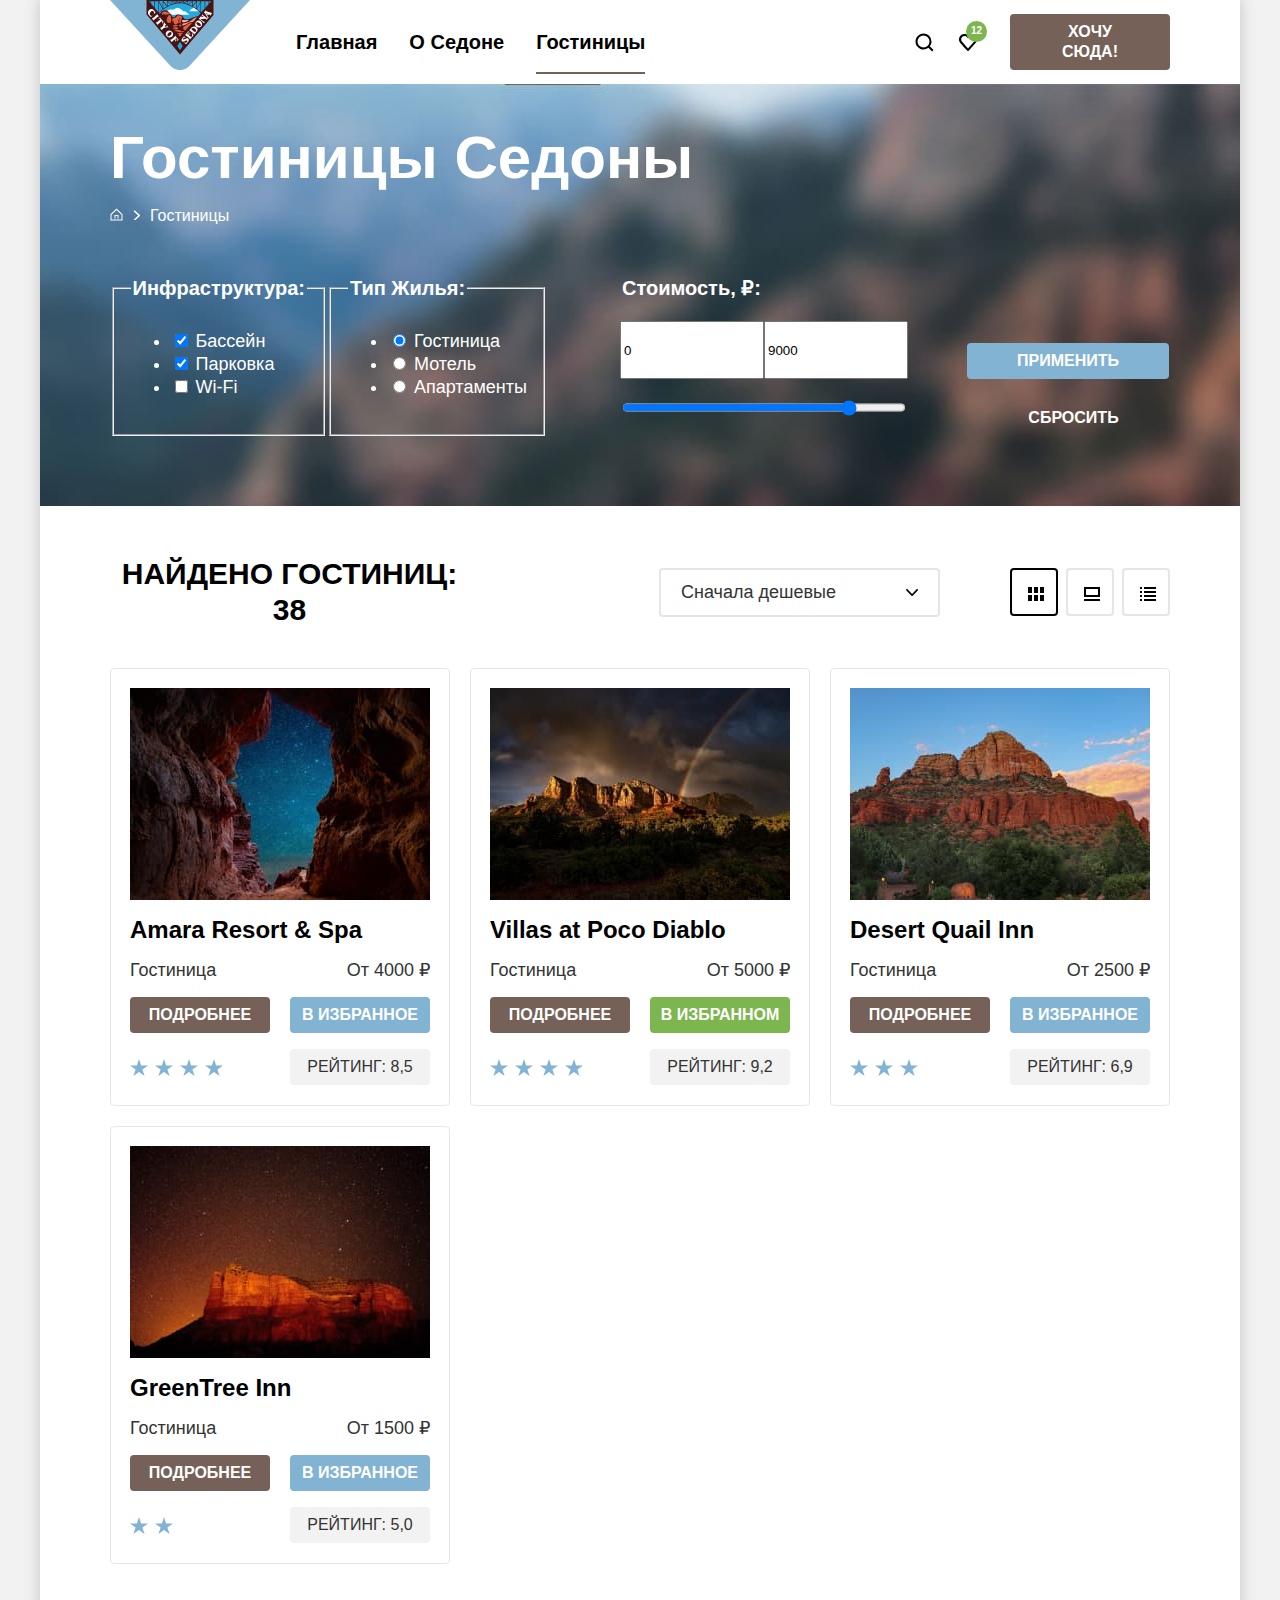
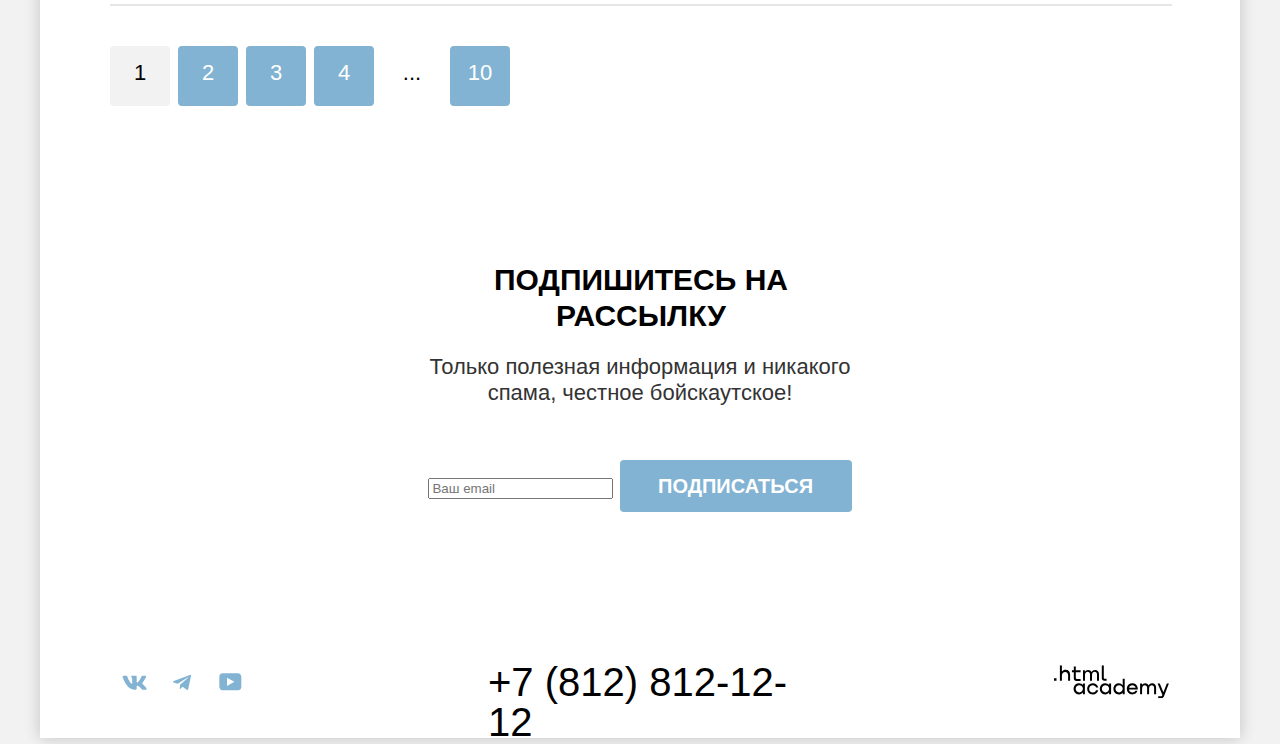
==== catalog.html @ b64264cf "Правит кнопку" ====
<!DOCTYPE html>
<html lang="ru">

  <head>
    <meta charset="utf-8">
    <title>Каталог</title>
    <link rel="stylesheet" href="styles/styles.css">
  </head>

  <body>
    <div class="wrapper">
      <header class="header-main">
        <nav class="header-navigation">
          <a class="header-logo-link" href="index.html">
            <img class="header-logo" width="140" height="70" src="images/header/logo-sedona2.svg"
              alt="Логотип города Седона.">
          </a>
          <ul class="header-navigation-list">
            <li class="header-navigation-item">
              <a class="header-navigation-link " href="index.html">Главная</a>
            </li>
            <li class="header-navigation-item">
              <a class="header-navigation-link" href="#">О Седоне</a>
            </li>
            <li class="header-navigation-item">
              <a class="header-navigation-link header-navigation-link-current" href="catalog.html">Гостиницы</a>
            </li>
          </ul>
          <ul class="header-navigation-list header-navigation-user">
            <li class="header-navigation-item">
              <a class="header-navigation-link" href="#">
                <span class="visually-hidden">Поиск</span>
              </a>
            </li>
            <li class="header-navigation-item">
              <a class="header-navigation-link" href="#">
                <span class="visually-hidden">Избранное число гостиниц</span>
                <span class="navigation-badge">12</span>
              </a>
            </li>
            <li>
              <form class="form-button" action="https://echo.htmlacademy.ru/" method="post">
                <button class="button button-header" type="submit">Хочу сюда!</button>
              </form>
            </li>
          </ul>
        </nav>
      </header>
      <main class="main-inner">
        <div class="filter-wrapper">
          <header class="inner-header">
            <h1 class="inner-header-title">Гостиницы Седоны</h1>
            <ol class="breadcrumbs">
              <li class="breadcrumbs-item">
                <a class="breadcrumbs-link breadcrumbs-link-home" href="index.html">
                  <svg xmlns="http://www.w3.org/2000/svg" width="13" height="13" fill="none">
                    <path fill="#fff" d="m6.5.5-6 5.8v6.2h12V6.3L6.5.5Zm5 11h-10V6.7l5-4.8 5 4.8v4.8Z" />
                    <path fill="#fff" d="M4.5 10.5h1V8h2v2.5h1V7h-4v3.5Z" />
                  </svg>
                  <span class="visually-hidden">Домой</span></a>
              </li>
              <li class="breadcrumbs-item">
                <a class="breadcrumbs-link" href="#">Гостиницы</a>
              </li>
            </ol>
          </header>
          <section class="filter">
            <h2 class="visually-hidden">Выбор гостиниц по фильтрам</h2>
            <form class="catalog-filter" action="https://echo.htmlacademy.ru/" method="post">
              <div class="catalog-filter-left">
                <fieldset class="catalog-filter-group">
                  <legend class="catalog-filter-title">Инфраструктура:</legend>
                  <ul class="catalog-filter-list">
                    <li class="catalog-filter-item">
                      <label class="control">
                        <input class="control-input" type="checkbox" name="swimpool" checked> Бассейн
                      </label>
                    </li>
                    <li class="catalog-filter-item">
                      <label class="control">
                        <input class="control-input" type="checkbox" name="parking" checked> Парковка
                      </label>
                    </li>
                    <li class="catalog-filter-item">
                      <label class="control">
                        <input class="control-input" type="checkbox" name="wi-fi"> Wi-Fi
                      </label>
                    </li>
                  </ul>
                </fieldset>
                <fieldset class="catalog-filter-group">
                  <legend class="catalog-filter-title">Тип Жилья:</legend>
                  <ul class="catalog-filter-list">
                    <li class="catalog-filter-item">
                      <label class="control">
                        <input class="control-input" type="radio" name="house-type" value="hotel" checked> Гостиница
                      </label>
                    </li>
                    <li class="catalog-filter-item">
                      <label class="control">
                        <input class="control-input" type="radio" name="house-type" value="motel"> Мотель
                      </label>
                    </li>
                    <li class="catalog-filter-item">
                      <label class="control">
                        <input class="control-input" type="radio" name="house-type" value="apartments"> Апартаменты
                      </label>
                    </li>
                  </ul>
                </fieldset>
              </div>
              <div class="catalog-filter-right">
                <fieldset class="catalog-filter-group catalog-filter-price-group">
                  <legend class="catalog-filter-title catalog-filter-title-price">Стоимость, ₽:</legend>
                  <input type="number" name="price-min" min="0" max="11000" value="0" placeholder="от">
                  <input type="number" name="price-max" min="0" max="11000" value="9000" placeholder="до">
                  <input type="range" name="price-range" min="0" max="11000" value="9000">
                  <button class="button" type="submit">Применить</button>
                  <button class="button button-reset" type="reset">Сбросить</button>
                </fieldset>
              </div>
            </form>
          </section>
        </div>
        <section class="filter-results">
          <div class="filter-results-head">
            <h2 class="section-title">Найдено гостиниц: <span>38</span></h2>
            <select class="select-control">
              <option value="cheap" selected>Сначала дешевые</option>
              <option value="popular">Сначала популярные</option>
              <option value="expensive">Сначала дорогие</option>
            </select>
            <ul class="type-button-results-list">
              <li class="type-button-results-item type-button-results-item-selected">
                <a class="button-selected button-selected-icon" href="#">
                  <span class="visually-hidden">Показать карточки</span>
                </a>
              </li>
              <li class="type-button-results-item">
                <a class="button-selected" href="#">
                  <span class="visually-hidden">Показать во весь экран</span>
                </a>
              </li>
              <li class="type-button-results-item">
                <a class="button-selected button-selected-list" href="#">
                  <span class="visually-hidden">Показать список</span>
                </a>
              </li>
            </ul>
          </div>
          <div class="catalog-content">
            <ol class="catalog-list">
              <li class="catalog-item">
                <a class="catalog-link" href="#">
                  <img class="catalog-item-image" width="300" height="212" src="images/catalog/hotels/hotel-1.jpg"
                    alt="Звездное небо из пещеры."></a>
                <a class="catalog-link-title" href="#">
                  <h3 class="catalog-title">Amara Resort & Spa</h3>
                </a>
                <span class="p-apartment type-apartament">Гостиница</span>
                <span class="p-apartment apartment-price">От 4000 ₽</span>
                <a class="button button-apartment-detail" href="#">Подробнее</a>
                <button class="button button-apartment-for-select" type="button">В избранное</button>
                <span class="visually-hidden">Категория гостиницы 4 звезды</span>
                <div class="apartment-category">
                  <span class="star"><svg xmlns="http://www.w3.org/2000/svg" width="18" height="20" fill="none">
                      <g clip-path="url(#a)">
                        <path fill="#83B3D3" d="m9 0 2.1 6.5H18l-5.6 4 2.2 6.5L9 13l-5.6 4 2.2-6.5-5.6-4h6.9L9 0Z" />
                      </g>
                      <defs>
                        <clipPath id="a">
                          <path fill="#fff" d="M0 0h18v17H0z" />
                        </clipPath>
                      </defs>
                    </svg></span>
                  <span class="star"><svg xmlns="http://www.w3.org/2000/svg" width="18" height="20" fill="none">
                      <g clip-path="url(#a)">
                        <path fill="#83B3D3" d="m9 0 2.1 6.5H18l-5.6 4 2.2 6.5L9 13l-5.6 4 2.2-6.5-5.6-4h6.9L9 0Z" />
                      </g>
                      <defs>
                        <clipPath id="a">
                          <path fill="#fff" d="M0 0h18v17H0z" />
                        </clipPath>
                      </defs>
                    </svg></span>
                  <span class="star"><svg xmlns="http://www.w3.org/2000/svg" width="18" height="20" fill="none">
                      <g clip-path="url(#a)">
                        <path fill="#83B3D3" d="m9 0 2.1 6.5H18l-5.6 4 2.2 6.5L9 13l-5.6 4 2.2-6.5-5.6-4h6.9L9 0Z" />
                      </g>
                      <defs>
                        <clipPath id="a">
                          <path fill="#fff" d="M0 0h18v17H0z" />
                        </clipPath>
                      </defs>
                    </svg></span>
                  <span class="star"><svg xmlns="http://www.w3.org/2000/svg" width="18" height="20" fill="none">
                      <g clip-path="url(#a)">
                        <path fill="#83B3D3" d="m9 0 2.1 6.5H18l-5.6 4 2.2 6.5L9 13l-5.6 4 2.2-6.5-5.6-4h6.9L9 0Z" />
                      </g>
                      <defs>
                        <clipPath id="a">
                          <path fill="#fff" d="M0 0h18v17H0z" />
                        </clipPath>
                      </defs>
                    </svg></span>
                </div>
                <button class="button-apartment-rating" type="button">Рейтинг: 8,5</button>
              </li>
              <li class="catalog-item">
                <a class="catalog-link" href="#">
                  <img class="catalog-item-image" width="300" height="212" src="images/catalog/hotels/hotel-2.jpg"
                    alt="Кафедральная гора Седоны."></a>
                <a class="catalog-link-title" href="#">
                  <h3 class="catalog-title">Villas at Poco Diablo</h3>
                </a>
                <span class="p-apartment type-apartament">Гостиница</span>
                <span class="p-apartment apartment-price">От 5000 ₽</span>
                <a class="button button-apartment-detail" href="#">Подробнее</a>
                <button class="button button-apartment-selected" type="button">В избранном</button>
                <span class="visually-hidden">Категория гостиницы 4 звезды</span>
                <div class="apartment-category">
                  <span class="star"><svg xmlns="http://www.w3.org/2000/svg" width="18" height="20" fill="none">
                      <g clip-path="url(#a)">
                        <path fill="#83B3D3" d="m9 0 2.1 6.5H18l-5.6 4 2.2 6.5L9 13l-5.6 4 2.2-6.5-5.6-4h6.9L9 0Z" />
                      </g>
                      <defs>
                        <clipPath id="a">
                          <path fill="#fff" d="M0 0h18v17H0z" />
                        </clipPath>
                      </defs>
                    </svg></span>
                  <span class="star"><svg xmlns="http://www.w3.org/2000/svg" width="18" height="20" fill="none">
                      <g clip-path="url(#a)">
                        <path fill="#83B3D3" d="m9 0 2.1 6.5H18l-5.6 4 2.2 6.5L9 13l-5.6 4 2.2-6.5-5.6-4h6.9L9 0Z" />
                      </g>
                      <defs>
                        <clipPath id="a">
                          <path fill="#fff" d="M0 0h18v17H0z" />
                        </clipPath>
                      </defs>
                    </svg></span>
                  <span class="star"><svg xmlns="http://www.w3.org/2000/svg" width="18" height="20" fill="none">
                      <g clip-path="url(#a)">
                        <path fill="#83B3D3" d="m9 0 2.1 6.5H18l-5.6 4 2.2 6.5L9 13l-5.6 4 2.2-6.5-5.6-4h6.9L9 0Z" />
                      </g>
                      <defs>
                        <clipPath id="a">
                          <path fill="#fff" d="M0 0h18v17H0z" />
                        </clipPath>
                      </defs>
                    </svg></span>
                  <span class="star"><svg xmlns="http://www.w3.org/2000/svg" width="18" height="20" fill="none">
                      <g clip-path="url(#a)">
                        <path fill="#83B3D3" d="m9 0 2.1 6.5H18l-5.6 4 2.2 6.5L9 13l-5.6 4 2.2-6.5-5.6-4h6.9L9 0Z" />
                      </g>
                      <defs>
                        <clipPath id="a">
                          <path fill="#fff" d="M0 0h18v17H0z" />
                        </clipPath>
                      </defs>
                    </svg></span>
                </div>
                <button class="button-apartment-rating" type="button">Рейтинг: 9,2</button>
              </li>
              <li class="catalog-item">
                <a class="catalog-link" href="#">
                  <img class="catalog-item-image" width="300" height="212" src="images/catalog/hotels/hotel-3.jpg"
                    alt="Пейзаж Аризоны."></a>
                <a class="catalog-link-title" href="#">
                  <h3 class="catalog-title">Desert Quail Inn</h3>
                </a>
                <span class="p-apartment type-apartament">Гостиница</span>
                <span class="p-apartment apartment-price">От 2500 ₽</span>
                <a class="button button-apartment-detail" href="#">Подробнее</a>
                <button class="button button-apartment-for-select" type="button">В избранное</button>
                <span class="visually-hidden">Категория гостиницы 3 звезды</span>
                <div class="apartment-category">
                  <span class="star"><svg xmlns="http://www.w3.org/2000/svg" width="18" height="20" fill="none">
                      <g clip-path="url(#a)">
                        <path fill="#83B3D3" d="m9 0 2.1 6.5H18l-5.6 4 2.2 6.5L9 13l-5.6 4 2.2-6.5-5.6-4h6.9L9 0Z" />
                      </g>
                      <defs>
                        <clipPath id="a">
                          <path fill="#fff" d="M0 0h18v17H0z" />
                        </clipPath>
                      </defs>
                    </svg></span>
                  <span class="star"><svg xmlns="http://www.w3.org/2000/svg" width="18" height="20" fill="none">
                      <g clip-path="url(#a)">
                        <path fill="#83B3D3" d="m9 0 2.1 6.5H18l-5.6 4 2.2 6.5L9 13l-5.6 4 2.2-6.5-5.6-4h6.9L9 0Z" />
                      </g>
                      <defs>
                        <clipPath id="a">
                          <path fill="#fff" d="M0 0h18v17H0z" />
                        </clipPath>
                      </defs>
                    </svg></span>
                  <span class="star"><svg xmlns="http://www.w3.org/2000/svg" width="18" height="20" fill="none">
                      <g clip-path="url(#a)">
                        <path fill="#83B3D3" d="m9 0 2.1 6.5H18l-5.6 4 2.2 6.5L9 13l-5.6 4 2.2-6.5-5.6-4h6.9L9 0Z" />
                      </g>
                      <defs>
                        <clipPath id="a">
                          <path fill="#fff" d="M0 0h18v17H0z" />
                        </clipPath>
                      </defs>
                    </svg></span>
                </div>
                <button class="button-apartment-rating" type="button">Рейтинг: 6,9</button>
              </li>
              <li class="catalog-item">
                <a class="catalog-link" href="#">
                  <img class="catalog-item-image" width="300" height="212" src="images/catalog/hotels/hotel-4.jpg"
                    alt="Ночные красные скалы."></a>
                <a class="catalog-link-title" href="#">
                  <h3 class="catalog-title">GreenTree Inn</h3>
                </a>
                <span class="p-apartment type-apartament">Гостиница</span>
                <span class="p-apartment apartment-price">От 1500 ₽</span>
                <a class="button button-apartment-detail" href="#">Подробнее</a>
                <button class="button button-apartment-for-select" type="button">В избранное</button>
                <span class="visually-hidden">Категория гостиницы 2 звезды</span>
                <div class="apartment-category">
                  <span class="star"><svg xmlns="http://www.w3.org/2000/svg" width="18" height="20" fill="none">
                      <g clip-path="url(#a)">
                        <path fill="#83B3D3" d="m9 0 2.1 6.5H18l-5.6 4 2.2 6.5L9 13l-5.6 4 2.2-6.5-5.6-4h6.9L9 0Z" />
                      </g>
                      <defs>
                        <clipPath id="a">
                          <path fill="#fff" d="M0 0h18v17H0z" />
                        </clipPath>
                      </defs>
                    </svg></span>
                  <span class="star"><svg xmlns="http://www.w3.org/2000/svg" width="18" height="20" fill="none">
                      <g clip-path="url(#a)">
                        <path fill="#83B3D3" d="m9 0 2.1 6.5H18l-5.6 4 2.2 6.5L9 13l-5.6 4 2.2-6.5-5.6-4h6.9L9 0Z" />
                      </g>
                      <defs>
                        <clipPath id="a">
                          <path fill="#fff" d="M0 0h18v17H0z" />
                        </clipPath>
                      </defs>
                    </svg></span>
                </div>
                <button class="button-apartment-rating" type="button">Рейтинг: 5,0</button>
              </li>
            </ol>
          </div>
          <div class="pagination-frame">
            <span class="visually-hidden">Выбор страницы выдачи</span>
            <ul class="pagination">
              <li class="pagination-item pagination-item-current">
                <a class="pagination-current">1</a>
              </li>
              <li class="pagination-item">
                <a class="pagination-link" href="#">2</a>
              </li>
              <li class="pagination-item">
                <a class="pagination-link" href="#">3</a>
              </li>
              <li class="pagination-item">
                <a class="pagination-link" href="#">4</a>
              </li>
              <li class="pagination-item pagination-item-next">
                <a class="pagination-next-link" href="#">...</a>
                <span class="visually-hidden">Следующая страница</span>
              </li>
              <li class="pagination-item">
                <a class="pagination-link" href="#">10</a>
              </li>
            </ul>
          </div>
        </section>
        <section class="subscribe">
          <div class="subscribe-main">
            <h2 class="section-title subscribe-main-title">Подпишитесь на рассылку</h2>
            <p class="annotation">Только полезная информация и никакого спама, честное бойскаутское!</p>
            <form class="subscribe-form" action="https://echo.htmlacademy.ru/" method="post">
              <input class="subscribe-field" placeholder="Ваш email" type="email" name="email" id="subscribe-email"
                required>
              <button class="button button-subscribe" type="submit">Подписаться</button>
            </form>
          </div>
        </section>
      </main>
      <footer class="page-footer">
        <div class="page-footer-container">
          <h2 class="visually-hidden">Как с нами связаться</h2>
          <section class="footer-social">
            <h3 class="visually-hidden">Мы в социальных сетях</h3>
            <ul class="footer-social-list">
              <li class="footer-social-item">
                <a class="footer-social-link" href="https://vk.com/htmlacademy">
                  <span class="visually-hidden">Вконтакте</span>
                  <svg aria-hidden="true" focusable="false" xmlns="http://www.w3.org/2000/svg" width="25" height="15">
                    <path fill="currentColor" fill-rule="evenodd"
                      d="M24.12 1.8c.16-.54 0-.94-.8-.94H20.7c-.67 0-.98.34-1.15.73 0 0-1.33 3.2-3.22 5.27-.61.6-.9.8-1.23.8-.16 0-.41-.2-.41-.75v-5.1c0-.66-.19-.95-.74-.95H9.82c-.42 0-.67.3-.67.59 0 .62.95.76 1.04 2.51v3.8c0 .83-.15.98-.48.98-.9 0-3.06-3.2-4.34-6.88-.25-.72-.5-1-1.18-1H1.57c-.75 0-.9.34-.9.73 0 .68.89 4.07 4.14 8.55 2.17 3.06 5.23 4.72 8 4.72 1.68 0 1.88-.37 1.88-1v-2.32c0-.74.16-.88.7-.88.38 0 1.05.19 2.6 1.66 1.79 1.75 2.08 2.54 3.08 2.54h2.63c.75 0 1.12-.37.9-1.1-.23-.72-1.08-1.77-2.2-3.02-.62-.71-1.54-1.48-1.82-1.86-.39-.5-.28-.71 0-1.15 0 0 3.2-4.42 3.54-5.93Z"
                      clip-rule="evenodd" />
                  </svg>
                </a>
              </li>
              <li class="footer-social-item">
                <a class="footer-social-link" href="https://t.me/htmlacademy">
                  <span class="visually-hidden">Телеграм</span>
                  <svg aria-hidden="true" focusable="false" xmlns="http://www.w3.org/2000/svg" width="18" height="17">
                    <path fill="currentColor"
                      d="M16.79.96.84 7.1c-1.09.44-1.08 1.05-.2 1.32l4.1 1.28 9.47-5.98c.44-.27.85-.13.52.17l-7.68 6.93-.28 4.22c.41 0 .6-.2.83-.41l1.99-1.94 4.13 3.06c.77.42 1.31.2 1.5-.71l2.72-12.8c.28-1.1-.43-1.61-1.16-1.28Z" />
                  </svg>
                </a>
              </li>
              <li class="footer-social-item">
                <a class="footer-social-link" href="https://www.youtube.com/user/htmlacademyru">
                  <span class="visually-hidden">Ютьюб</span>
                  <svg aria-hidden="true" focusable="false" xmlns="http://www.w3.org/2000/svg" width="23" height="18">
                    <path fill="currentColor"
                      d="M18.94.36H3.51C1.65.36.33 1.95.33 3.76v10.09c0 1.91 1.32 3.5 3.18 3.5h15.65c1.64 0 3.17-1.59 3.17-3.4V3.76c-.22-1.8-1.53-3.4-3.39-3.4ZM7.99 12.89V4.82l7.34 4.04-7.34 4.03Z" />
                  </svg>
                </a>
              </li>
            </ul>
          </section>
          <section class="footer-contacts">
            <h3 class="visually-hidden">Телефон компании</h3>
            <a class="contacts-phone" href="tel:+78121212">+7 (812) 812-12-12</a>
          </section>
          <section class="footer-logo">
            <h3 class="visually-hidden">Сайт компании</h3>
            <a class="footer-logo-link" href="https://htmlacademy.ru">
              <svg class="footer-logo-img" aria-hidden="true" focusable="false" xmlns="http://www.w3.org/2000/svg"
                width="115" height="34">
                <g clip-path="url(#log)">
                  <mask id="b" fill="currentColor">
                    <path
                      d="M0 13.26v2.6h2.5v-2.6H0ZM11.6 4.86c-1.6 0-2.8.7-3.6 1.7h-.1V.36h-2v15.5h2v-5.3c0-2.1 1.3-3.6 3.3-3.6 1.8 0 2.9 1.4 2.9 3.2v5.7h2v-6.1c.1-3-1.8-4.9-4.5-4.9ZM26.6 5.16h-4.8v-3.7h-2v3.8h-1.9v2h1.9v6c0 1.7 1 2.7 2.7 2.7h4.1v-2h-3.7c-.7 0-1.1-.4-1.1-1.1v-5.7h4.8v-2ZM41.1 4.96c-1.6 0-2.9.8-3.5 2.1h-.1c-.6-1.2-1.8-2.1-3.4-2.1-1.4 0-2.5.8-3.1 1.8h-.1v-1.6H29v10.6h2v-5.4c0-2 1-3.5 2.6-3.5 1.5 0 2.4 1 2.4 2.6v6.3h2v-5.6c0-2.4 1.4-3.3 2.6-3.3 1.5 0 2.4 1 2.4 2.6v6.3h2v-6.5c.1-2.5-1.4-4.3-3.9-4.3ZM47.8 13.06c0 1.7 1 2.7 2.8 2.7h2v-2h-1.7c-.7 0-1.1-.4-1.1-1.1V.36h-2v12.7ZM28.9 20.06c-.9-1.1-2.2-1.8-3.9-1.8-3.1 0-5.4 2.3-5.4 5.6s2.3 5.6 5.4 5.6c1.8 0 3-.8 3.8-1.9h.1v1.6h2v-10.6h-2v1.5Zm-3.6 7.4c-2.2 0-3.6-1.6-3.6-3.6s1.4-3.6 3.6-3.6 3.6 1.6 3.6 3.6c0 1.9-1.4 3.6-3.6 3.6ZM44.2 22.36c-.5-2.4-2.6-4.1-5.4-4.1a5.4 5.4 0 0 0-5.6 5.6c0 3.1 2.2 5.6 5.6 5.6 2.8 0 4.9-1.8 5.4-4.2h-2.1a3.4 3.4 0 0 1-3.3 2.3c-2.2 0-3.6-1.6-3.6-3.6s1.4-3.6 3.6-3.6c1.6 0 2.8 1 3.3 2.2h2.1v-.2ZM55.1 20.06c-.9-1.1-2.2-1.8-3.9-1.8-3.1 0-5.4 2.3-5.4 5.6s2.3 5.6 5.4 5.6c1.8 0 3-.8 3.8-1.9h.1v1.6h2v-10.6h-2v1.5Zm-3.6 7.4c-2.2 0-3.6-1.6-3.6-3.6s1.4-3.6 3.6-3.6 3.6 1.6 3.6 3.6c0 1.9-1.5 3.6-3.6 3.6ZM68.7 20.16c-.9-1.1-2.2-1.9-3.9-1.9-3.1 0-5.4 2.3-5.4 5.6s2.2 5.6 5.4 5.6c1.7 0 3-.8 3.8-1.8h.1v1.5h2v-15.4h-2v6.4Zm-3.6 7.3c-2.2 0-3.6-1.6-3.6-3.6s1.4-3.6 3.6-3.6 3.6 1.6 3.6 3.6c-.1 2-1.5 3.6-3.6 3.6ZM78.3 18.26c-3.3 0-5.5 2.5-5.5 5.6 0 3 2.1 5.6 5.5 5.6 2.5 0 4.5-1.3 5.2-3.6h-2.1c-.5 1-1.6 1.6-3 1.6-1.9 0-3.3-1.3-3.4-2.9h8.8c.2-3.6-2-6.3-5.5-6.3Zm0 1.9c1.7 0 3 1 3.3 2.6h-6.5c.3-1.5 1.5-2.6 3.2-2.6ZM98.2 18.26c-1.6 0-2.9.8-3.6 2h-.1c-.6-1.2-1.8-2-3.4-2-1.4 0-2.5.7-3.1 1.8v-1.5h-1.9v10.6h2v-5.4c0-2 1-3.4 2.6-3.5 1.5 0 2.4 1 2.4 2.6v6.3h2v-5.6c0-2.4 1.4-3.3 2.6-3.3 1.5 0 2.4 1 2.4 2.6v6.3h2v-6.5c.1-2.6-1.4-4.4-3.9-4.4ZM109.4 27.36l-3.6-8.9h-2.2l4.8 11.6c-.3.9-.7 1.2-1.7 1.2h-2.5v2h2.5c1.8 0 2.8-.8 3.5-2.6l4.7-12.2h-2.1l-3.4 8.9Z" />
                  </mask>
                  <path fill="currentColor"
                    d="M0 13.26v2.6h2.5v-2.6H0ZM11.6 4.86c-1.6 0-2.8.7-3.6 1.7h-.1V.36h-2v15.5h2v-5.3c0-2.1 1.3-3.6 3.3-3.6 1.8 0 2.9 1.4 2.9 3.2v5.7h2v-6.1c.1-3-1.8-4.9-4.5-4.9ZM26.6 5.16h-4.8v-3.7h-2v3.8h-1.9v2h1.9v6c0 1.7 1 2.7 2.7 2.7h4.1v-2h-3.7c-.7 0-1.1-.4-1.1-1.1v-5.7h4.8v-2ZM41.1 4.96c-1.6 0-2.9.8-3.5 2.1h-.1c-.6-1.2-1.8-2.1-3.4-2.1-1.4 0-2.5.8-3.1 1.8h-.1v-1.6H29v10.6h2v-5.4c0-2 1-3.5 2.6-3.5 1.5 0 2.4 1 2.4 2.6v6.3h2v-5.6c0-2.4 1.4-3.3 2.6-3.3 1.5 0 2.4 1 2.4 2.6v6.3h2v-6.5c.1-2.5-1.4-4.3-3.9-4.3ZM47.8 13.06c0 1.7 1 2.7 2.8 2.7h2v-2h-1.7c-.7 0-1.1-.4-1.1-1.1V.36h-2v12.7ZM28.9 20.06c-.9-1.1-2.2-1.8-3.9-1.8-3.1 0-5.4 2.3-5.4 5.6s2.3 5.6 5.4 5.6c1.8 0 3-.8 3.8-1.9h.1v1.6h2v-10.6h-2v1.5Zm-3.6 7.4c-2.2 0-3.6-1.6-3.6-3.6s1.4-3.6 3.6-3.6 3.6 1.6 3.6 3.6c0 1.9-1.4 3.6-3.6 3.6ZM44.2 22.36c-.5-2.4-2.6-4.1-5.4-4.1a5.4 5.4 0 0 0-5.6 5.6c0 3.1 2.2 5.6 5.6 5.6 2.8 0 4.9-1.8 5.4-4.2h-2.1a3.4 3.4 0 0 1-3.3 2.3c-2.2 0-3.6-1.6-3.6-3.6s1.4-3.6 3.6-3.6c1.6 0 2.8 1 3.3 2.2h2.1v-.2ZM55.1 20.06c-.9-1.1-2.2-1.8-3.9-1.8-3.1 0-5.4 2.3-5.4 5.6s2.3 5.6 5.4 5.6c1.8 0 3-.8 3.8-1.9h.1v1.6h2v-10.6h-2v1.5Zm-3.6 7.4c-2.2 0-3.6-1.6-3.6-3.6s1.4-3.6 3.6-3.6 3.6 1.6 3.6 3.6c0 1.9-1.5 3.6-3.6 3.6ZM68.7 20.16c-.9-1.1-2.2-1.9-3.9-1.9-3.1 0-5.4 2.3-5.4 5.6s2.2 5.6 5.4 5.6c1.7 0 3-.8 3.8-1.8h.1v1.5h2v-15.4h-2v6.4Zm-3.6 7.3c-2.2 0-3.6-1.6-3.6-3.6s1.4-3.6 3.6-3.6 3.6 1.6 3.6 3.6c-.1 2-1.5 3.6-3.6 3.6ZM78.3 18.26c-3.3 0-5.5 2.5-5.5 5.6 0 3 2.1 5.6 5.5 5.6 2.5 0 4.5-1.3 5.2-3.6h-2.1c-.5 1-1.6 1.6-3 1.6-1.9 0-3.3-1.3-3.4-2.9h8.8c.2-3.6-2-6.3-5.5-6.3Zm0 1.9c1.7 0 3 1 3.3 2.6h-6.5c.3-1.5 1.5-2.6 3.2-2.6ZM98.2 18.26c-1.6 0-2.9.8-3.6 2h-.1c-.6-1.2-1.8-2-3.4-2-1.4 0-2.5.7-3.1 1.8v-1.5h-1.9v10.6h2v-5.4c0-2 1-3.4 2.6-3.5 1.5 0 2.4 1 2.4 2.6v6.3h2v-5.6c0-2.4 1.4-3.3 2.6-3.3 1.5 0 2.4 1 2.4 2.6v6.3h2v-6.5c.1-2.6-1.4-4.4-3.9-4.4ZM109.4 27.36l-3.6-8.9h-2.2l4.8 11.6c-.3.9-.7 1.2-1.7 1.2h-2.5v2h2.5c1.8 0 2.8-.8 3.5-2.6l4.7-12.2h-2.1l-3.4 8.9Z" />
                  <path stroke="#000" stroke-width="2"
                    d="M0 13.26v2.6h2.5v-2.6H0ZM11.6 4.86c-1.6 0-2.8.7-3.6 1.7h-.1V.36h-2v15.5h2v-5.3c0-2.1 1.3-3.6 3.3-3.6 1.8 0 2.9 1.4 2.9 3.2v5.7h2v-6.1c.1-3-1.8-4.9-4.5-4.9ZM26.6 5.16h-4.8v-3.7h-2v3.8h-1.9v2h1.9v6c0 1.7 1 2.7 2.7 2.7h4.1v-2h-3.7c-.7 0-1.1-.4-1.1-1.1v-5.7h4.8v-2ZM41.1 4.96c-1.6 0-2.9.8-3.5 2.1h-.1c-.6-1.2-1.8-2.1-3.4-2.1-1.4 0-2.5.8-3.1 1.8h-.1v-1.6H29v10.6h2v-5.4c0-2 1-3.5 2.6-3.5 1.5 0 2.4 1 2.4 2.6v6.3h2v-5.6c0-2.4 1.4-3.3 2.6-3.3 1.5 0 2.4 1 2.4 2.6v6.3h2v-6.5c.1-2.5-1.4-4.3-3.9-4.3ZM47.8 13.06c0 1.7 1 2.7 2.8 2.7h2v-2h-1.7c-.7 0-1.1-.4-1.1-1.1V.36h-2v12.7ZM28.9 20.06c-.9-1.1-2.2-1.8-3.9-1.8-3.1 0-5.4 2.3-5.4 5.6s2.3 5.6 5.4 5.6c1.8 0 3-.8 3.8-1.9h.1v1.6h2v-10.6h-2v1.5Zm-3.6 7.4c-2.2 0-3.6-1.6-3.6-3.6s1.4-3.6 3.6-3.6 3.6 1.6 3.6 3.6c0 1.9-1.4 3.6-3.6 3.6ZM44.2 22.36c-.5-2.4-2.6-4.1-5.4-4.1a5.4 5.4 0 0 0-5.6 5.6c0 3.1 2.2 5.6 5.6 5.6 2.8 0 4.9-1.8 5.4-4.2h-2.1a3.4 3.4 0 0 1-3.3 2.3c-2.2 0-3.6-1.6-3.6-3.6s1.4-3.6 3.6-3.6c1.6 0 2.8 1 3.3 2.2h2.1v-.2ZM55.1 20.06c-.9-1.1-2.2-1.8-3.9-1.8-3.1 0-5.4 2.3-5.4 5.6s2.3 5.6 5.4 5.6c1.8 0 3-.8 3.8-1.9h.1v1.6h2v-10.6h-2v1.5Zm-3.6 7.4c-2.2 0-3.6-1.6-3.6-3.6s1.4-3.6 3.6-3.6 3.6 1.6 3.6 3.6c0 1.9-1.5 3.6-3.6 3.6ZM68.7 20.16c-.9-1.1-2.2-1.9-3.9-1.9-3.1 0-5.4 2.3-5.4 5.6s2.2 5.6 5.4 5.6c1.7 0 3-.8 3.8-1.8h.1v1.5h2v-15.4h-2v6.4Zm-3.6 7.3c-2.2 0-3.6-1.6-3.6-3.6s1.4-3.6 3.6-3.6 3.6 1.6 3.6 3.6c-.1 2-1.5 3.6-3.6 3.6ZM78.3 18.26c-3.3 0-5.5 2.5-5.5 5.6 0 3 2.1 5.6 5.5 5.6 2.5 0 4.5-1.3 5.2-3.6h-2.1c-.5 1-1.6 1.6-3 1.6-1.9 0-3.3-1.3-3.4-2.9h8.8c.2-3.6-2-6.3-5.5-6.3Zm0 1.9c1.7 0 3 1 3.3 2.6h-6.5c.3-1.5 1.5-2.6 3.2-2.6ZM98.2 18.26c-1.6 0-2.9.8-3.6 2h-.1c-.6-1.2-1.8-2-3.4-2-1.4 0-2.5.7-3.1 1.8v-1.5h-1.9v10.6h2v-5.4c0-2 1-3.4 2.6-3.5 1.5 0 2.4 1 2.4 2.6v6.3h2v-5.6c0-2.4 1.4-3.3 2.6-3.3 1.5 0 2.4 1 2.4 2.6v6.3h2v-6.5c.1-2.6-1.4-4.4-3.9-4.4ZM109.4 27.36l-3.6-8.9h-2.2l4.8 11.6c-.3.9-.7 1.2-1.7 1.2h-2.5v2h2.5c1.8 0 2.8-.8 3.5-2.6l4.7-12.2h-2.1l-3.4 8.9Z"
                    mask="url(#b)" />
                </g>
                <defs>
                  <clipPath id="log">
                    <path fill="currentColor" d="M0 .36h115v33H0z" />
                  </clipPath>
                </defs>
              </svg>
            </a>
          </section>
        </div>

      </footer>

    </div>
  </body>

</html>
---- styles/styles.css ----
@font-face {
  font-family: "PT Sans";
  font-style: normal;
  font-weight: 400;
  src: url("../fonts/ptsans-400.woff2") format("woff2");
  font-display: swap;
}

@font-face {
  font-family: "PT Sans";
  font-style: normal;
  font-weight: 700;
  src: url("../fonts/ptsans-700.woff2") format("woff2");
  font-display: swap;
}

.visually-hidden {
  position: absolute;
  width: 1px;
  height: 1px;
  margin: -1px;
  border: 0;
  padding: 0;
  white-space: nowrap;
  clip-path: inset(100%);
  clip: rect(0 0 0 0);
  overflow: hidden;
}

html {
  height: 100%;
}

body {
  margin: 0;
  min-height: 100%;
  font-family: "PT Sans", "Arial", sans-serif;
  font-size: 22px;
  line-height: 26px;
  color: #000000;
  background-color: #F2F2F2;
  height: 100%;
}

.wrapper {
  display: flex;
  flex-direction: column;
  min-height: 100%;
  width: 1200px;
  color: #000000;
  background-color: #ffffff;
  margin: 0 auto;
  box-shadow: 0 0 15px rgba(0, 0, 0, 0.2);
}

.section-title {
  font-weight: 700;
  font-size: 30px;
  line-height: 36px;
  text-align: center;
  text-transform: uppercase;
  padding: 0;
  margin: 0;
}

.annotation {
  color: #333333;
  text-align: center;
  padding: 0;
}

.button {
  display: inline-block;
  font-family: inherit;
  font-size: 16px;
  line-height: 20px;
  font-weight: 700;
  text-align: center;
  color: #ffffff;
  background-color: #82B3D3;
  text-decoration: none;
  text-transform: uppercase;
  border: none;
  border-radius: 4px;
  min-width: 140px;
  min-height: 36px;
  box-sizing: border-box;
  cursor: pointer;
}

.button:hover {
  background: #68A2CA;
}

.button:focus {
  background: #68A2CA;
}

.button:active {
  color: rgba(255, 255, 255, 0.3);
}

.button:disabled {
  color: #FFFFFF;
  background: #E5E5E5;
  cursor: default;
}

/*HEADER*/
.header-navigation {
  font-weight: 700;
  display: flex;
  width: 1200px;
  margin: 0 auto;
  align-items: center;
  position: relative;
}

.header-navigation-list {
  margin: 0;
  padding: 0;
  list-style-type: none;
  display: flex;
  flex-wrap: wrap;
  width: 465px;
}

.header-navigation-user {
  max-width: 350px;
  margin-left: auto;
  margin-right: 70px;
  justify-content: flex-end;
  align-items: center;
}

.header-logo-link {
  display: block;
  width: 140px;
  margin: 0 30px -6px 70px;
}

.header-logo {
  display: block;
  position: absolute;
  top: 0;
}

.header-navigation-link {
  display: block;
  padding: 20px 16px;
  font-size: 20px;
  line-height: 24px;
  text-align: center;
  color: #000000;
  text-decoration: none;
  text-transform: capitalize;
  position: relative;
}

.header-navigation-link-current::after {
  content: "";
  position: absolute;
  right: 16px;
  bottom: 0;
  left: 16px;
  height: 2px;
  background-color: #756257;
}

.header-navigation-user .header-navigation-link {
  min-width: 44px;
  max-width: 70px;
  min-height: 64px;
  padding: 22px 12px;
  box-sizing: border-box;
}

.header-navigation-user .header-navigation-item:nth-child(1) .header-navigation-link {
  background-image: url("../images/header/search.svg");
  background-repeat: no-repeat;
  background-position: center;
}

.header-navigation-user .header-navigation-item:nth-child(2) .header-navigation-link {
  background-image: url("../images/header/favourites.svg");
  background-repeat: no-repeat;
  background-position: center;
}

.navigation-badge {
  position: absolute;
  display: block;
  text-align: center;
  padding: 5px;
  border-radius: 50%;
  left: 20px;
  top: 11px;
  color: #ffffff;
  font-size: 10px;
  line-height: 10px;
  background-color: #7DB54F;
  aspect-ratio: 1/1;
}

.button-header {
  background-color: #756157;
  width: 160px;
  margin: 14px 0 14px 20px;
  padding: 8px 34px;
  border: 0;
}

.button-header:hover {
  background: #615048;
}

.button-header:focus {
  background: #615048;
}

.button-header:active {
  color: rgba(255, 255, 255, 0.3);
}

/*MAIN*/
.main-index {
  flex-grow: 1;
  width: 1200px;
  margin: 0 auto;
}

/*HERO*/
.hero {
  color: #ffffff;
  background: url("../images/index/background-hero-divider.svg") bottom/100% auto no-repeat,
    #3F5E72 url("../images/index/hero-background.jpg") top/100% auto no-repeat;
  display: block;
  text-align: center;
  padding: 51px 371px 77px 371px;
}

/*ADVANTAGES*/
.advantages-title-annotation {
  margin: 0 0 18px;
  padding: 69px 0;
}

.advantages-title {
  width: 627px;
  margin: 0 290px 25px 290px;
}

.advantages-title-annotation p {
  width: 655px;
  margin: 0 275px;
}

.advantages-list {
  text-align: center;
  list-style-type: none;
  margin: 0;
  padding: 0;
  display: flex;
  flex-wrap: wrap;
}

.advantages-item {
  color: #ffffff;
  background-color: #82B3D3;
  width: 1200px;
  min-height: 385px;
}

.advantages-big-item {
  display: flex;
  flex-wrap: nowrap;
}

.advantages-image {
  height: 100%;
}

.big-item-text {
  display: flex;
  flex-direction: column;
  justify-content: space-between;
  padding: 102px 85px;
}

.advantages-item-square,
.advantages-item-tourists {
  display: flex;
  flex-direction: column;
  justify-content: space-between;
  color: #000000;
  background-color: rgba(131, 179, 211, 0.12);
  width: 400px;
  padding: 112px 85px;
  box-sizing: border-box;
}

.advantages-item-road {
  display: flex;
  flex-direction: column;
  justify-content: space-between;
  color: #000000;
  background-color: rgba(131, 179, 211, 0.2);
  width: 400px;
  padding: 112px 85px;
  box-sizing: border-box;
}

.advantages-subtitle {
  font-weight: 700;
  font-size: 24px;
  line-height: 28px;
  text-transform: uppercase;
  margin: 0 0 62px;
  position: relative;
}

.advantages-subtitle::after {
  content: "";
  position: absolute;
  height: 2px;
  background-color: rgba(255, 255, 255, 0.3);
  width: 60px;
  top: 86px;
  right: 85px;
}

.advantages-subtitle-dark::after {
  background-color: rgba(0, 0, 0, 0.3);
}

.advantages-description {
  font-size: 18px;
  line-height: 21px;
  margin: 0;
}

.advantages-description-dark {
  color: #333333;
}

/*SERVICES*/
.service-title-annotation {
  margin: 0;
  padding: 64px 0;
}

.service-title {
  width: 505px;
  margin: 0 375px 20px 375px;
}

.service-title-annotation p {
  width: 490px;
  margin: 0 382px;
}

.service-list {
  margin: 0;
  padding: 0;
  display: flex;
  flex-wrap: wrap;
  text-align: center;
  list-style-type: none;
  text-transform: uppercase;
}

.service-item {
  width: 400px;
  min-height: 385px;
  background-color: rgba(131, 179, 211, 0.12);
  padding: 81px 85px;
  box-sizing: border-box;
  display: flex;
  flex-direction: column;
  justify-content: flex-end;
}

.service-image {
  width: 75px;
  height: 75px;
  margin-bottom: 30px;
}

.service-subtitle {
  margin: 0 0 30px;
  padding: 0;
}

.service-subtitle::before {
  content: "";
  display: block;
  background: url("../images/index/service/service-home.svg") no-repeat;
  width: 75px;
  height: 72px;
  margin: 0 77px 30px;
}

.service-subtitle-food::before {
  background: url("../images/index/service/service-food.svg") no-repeat;
}

.service-subtitle-gift::before {
  background: url("../images/index/service/service-gift.svg") no-repeat;
  height: 77px;
}

.service-item-food {
  background-color: #ffffff;
}

.service-description {
  margin: 0;
  padding: 0;
  font-size: 18px;
  line-height: 21px;
  color: #333333;
  text-transform: none;
}

/*HOTEL-SEARCH*/
.hotel-search {
  padding: 96px 304px;
}

.hotel-search-container {
  width: 592px;
  margin: 0 auto;
  text-align: center;
}

.hotel-search-title {
  margin: 0 148px 20px 148px;
}

.hotel-search-container p {
  margin: 0 0 56px;
}

.button-search-hotel {
  font-size: 20px;
  line-height: 36px;
  width: 376px;
  min-height: 52px;
  background-color: #756157;
  margin: 0 108px;
}

.button-search-hotel:hover {
  background: #615048;
}

.button-search-hotel:focus {
  background: #615048;
}

.button-search-hotel:active {
  color: rgba(255, 255, 255, 0.3);
}

/*SUBSCRIBE*/
.subscribe {
  padding: 96px 258px 104px;
}

.subscribe-main {
  width: 684px;
  margin: 0 auto;
  text-align: center;
}

.subscribe-main-title {
  width: 406px;
  margin: 0 140px 20px;
}

.subscribe-main p {
  margin: 0 105px 54px;
}

.button-subscribe {
  font-size: 20px;
  line-height: 36px;
  width: 232px;
  min-height: 52px;
}

.subscribe-background {
  color: #ffffff;
  background: #3F5E72 url("../images/index/subscribe-background.jpg") center/cover no-repeat;
}

.subscribe-background-annotation {
  color: #ffffff;
}

/*FOOTER*/
.page-footer {
  padding: 40px 70px 30px;
}

.page-footer-container {
  width: 1060px;
  margin: 0 auto;
  display: flex;
  justify-content: space-between;
  align-items: center;
}

.footer-social {
  width: 180px;
}

.footer-social-list {
  display: flex;
  flex-wrap: wrap;
  margin: 5px auto 5px 0;
  padding: 0;
  list-style-type: none;
}

.footer-social-link {
  display: flex;
  justify-content: center;
  align-items: center;
  min-width: 48px;
  height: 40px;
  padding: 0 10px;
  box-sizing: border-box;
  color: #83B3D3;
}

.footer-social-link:hover {
  color: #68A2CA;
}

.footer-social-link:focus {
  color: #68A2CA;
}

.footer-social-link:active {
  color: rgba(104, 162, 202, 0.3);
}


.footer-contacts {
  width: 720px;
  min-height: 50px;
}

a[href^="tel:"] {
  font-family: "PT Sans", "Arial", sans-serif;
  color: #000000;
  font-size: 40px;
  line-height: 40px;
  text-decoration: none;
  text-transform: uppercase;
  display: block;
  margin: 5px 194px 5px 198px;
  width: 333px;
  height: 40px;
}

a[href^="tel:"]:hover {
  color: #756157;
}

a[href^="tel:"]:focus {
  color: #756157;
}

a[href^="tel:"]:active {
  color: rgba(117, 97, 87, 0.3);
}

.footer-logo {
  width: 120px;
  margin-left: auto;
}

.footer-logo-link {
  display: block;
  padding: 9px 0 9px 4px;
  color: #000000;
}

.footer-logo-link:hover {
  color: #756157;
}

.footer-logo-link:focus {
  color: #756157;
}

.footer-logo-link:active {
  color: rgba(117, 97, 87, 0.3);
}

.footer-logo-img {
  display: block;
}

/*CATALOG-PAGE*/
/*INNER_HEADER*/
.filter-wrapper {
  color: #ffffff;
  background: #3F5E72 url("../images/catalog/filter-background.jpg") center/cover no-repeat;
  width: 1060px;
  padding: 35px 70px 70px;
  display: flex;
  flex-direction: column;
  align-items: flex-start;
  gap: 40px;
}

.inner-header-title {
  margin: 0;
  font-weight: 700;
  font-size: 60px;
  line-height: 78px;
}

.breadcrumbs {
  list-style-type: none;
  display: flex;
  flex-direction: row;
  margin: 8px 0 10px;
  padding: 0;
  justify-content: start;
  align-items: center;
}

.breadcrumbs-item {
  display: flex;
}

.breadcrumbs-item:not(:last-child)::after {
  content: "";
  display: block;
  margin: 5px 10px;
  background: url("../images/catalog/breadcrubs-tick.svg") no-repeat;
  width: 7px;
  height: 10px;
}

.breadcrumbs-link {
  color: inherit;
  font-size: 16px;
  line-height: 21px;
  text-decoration: none;
}



/*FILTER*/
.catalog-filter {
  width: 1060px;
  display: flex;
  flex-direction: row;
}

.catalog-filter-left {
  margin-right: auto;
  display: flex;
}

.catalog-filter-right {
  width: 550px;
  margin-left: auto;
  display: flex;
}

.catalog-filter-price-group {
  display: grid;
  grid-template-columns: 144px 144px 261px;
  border: none;
  margin: 0;
  padding: 0;
}

.catalog-filter-title {
  font-weight: 700;
  font-size: 20px;
  line-height: 24px;
  text-transform: capitalize;
  border: none;
}

.catalog-filter-title-price {
  grid-area: 2/1/3/2;
}

input[name="price-min"] {
  grid-area: 2/1/3/2;
}

input[name="price-max"] {
  grid-area: 2/2/3/3;
}

input[name="price-range"] {
  grid-area: 3/1/4/3;
}

.catalog-filter-price-group .button {
  grid-area: 2/3/3/4;
  justify-self: end;
  padding: 8px 50px;
  align-self: end;
  border: none;
}

.catalog-filter-price-group .button-reset {
  grid-area: 3/3/4/4;
  justify-self: end;
  padding: 8px 50px;
  align-self: end;
  width: 191px;
}

.catalog-filter-item {
  font-size: 18px;
  line-height: 23px;
}

.button-reset {
  background-color: transparent;
  border-color: transparent;
}

.button-reset:hover {
  opacity: 0.6;
  background-color: transparent;
}

.button-reset:focus {
  outline: none;
  border: 3px solid #83B3D3;
  background-color: transparent;
}

.button-reset:active {
  color: rgba(255, 255, 255, 0.3);
}

/*Filter-results*/
.filter-results {
  width: 1060px;
  padding: 50px 70px 60px;
  display: flex;
  flex-direction: column;
  align-items: flex-start;
  justify-content: space-between;
  gap: 40px;
}

.filter-results-head {
  display: flex;
  justify-content: space-between;
  width: 1060px;
  align-items: center;
}

.type-button-results-list {
  margin: 0;
  padding: 0;
  display: flex;
  list-style-type: none;
}

.type-button-results-item {
  width: 48px;
  height: 48px;
  border: 2px solid #E5E5E5;
  border-radius: 4px;
  box-sizing: border-box;
}

.type-button-results-item-selected {
  border-color: #000000;
}

.type-button-results-item:hover {
  border-color: #000000;
}

.type-button-results-item:focus {
  border-color: #68A2CA;
  outline: none;
}

.type-button-results-item:active {
  border-color: #000000;
}

.button-selected {
  display: block;
  width: 48px;
  height: 48px;
  background: url("../images/catalog/catalog-view-full.svg") center no-repeat;
}

.button-selected-list {
  background-image: url("../images/catalog/catalog-view-list.svg");
}

.button-selected-icon {
  background-image: url("../images/catalog/catalog-view-icon.svg");
}

.type-button-results-item:not(:last-child) {
  margin-right: 8px;
}

.select-control {
  font-family: inherit;
  font-size: 18px;
  line-height: 21px;
  color: #333333;
  width: 292px;
  appearance: none;
  border: 2px solid #E5E5E5;
  border-radius: 4px;
  padding: 12px 40px 12px 20px;
  background: #ffffff url("../images/catalog/price-tick.svg") no-repeat right 20px center;
  margin: 0 70px 0 190px;
}

.select-control:hover {
  border-color: #68A2CA;
}

.select-control:focus {
  border-color: #3F5E72;
  outline: none;
}

.select-control:disabled {
  color: rgba(0, 0, 0, 0.3);
  border-color: rgba(0, 0, 0, 0.3);
  cursor: default;
}

/*CATALOG*/
.catalog-list {
  list-style-type: none;
  margin: 0;
  padding: 0;
  display: flex;
  justify-content: start;
  flex-wrap: wrap;
  row-gap: 20px;
}

.catalog-list::after {
  content: "";
  display: block;
  width: 1060px;
  border: 1px solid #E6E6E6;
  transform: rotate(180deg);
  margin-top: 20px;
}

.catalog-item {
  width: 300px;
  padding: 19px;
  display: grid;
  grid-template-columns: 1fr 1fr;
  grid-template-rows: 212px auto min-content min-content min-content;
  row-gap: 16px;
  border: 1px solid #E6E6E6;
  border-radius: 4px;
  margin-right: 20px;
}

.catalog-item:nth-child(3n) {
  margin-right: 0;
}

.catalog-link {
  text-decoration: none;
  grid-area: 1/1/2/3;
}

.catalog-item-image {
  object-fit: contain;
}

.catalog-link-title {
  text-decoration: none;
  grid-area: 2/1/3/3;
}

.catalog-title {
  font-weight: 700;
  font-size: 24px;
  line-height: 28px;
  color: #000000;
  margin: 0;
  padding: 0;
}

.p-apartment {
  font-size: 18px;
  line-height: 21px;
  color: #333333;
}

.type-apartment {
  grid-area: 3/1/4/2;
}

.apartment-price {
  grid-area: 3/2/4/3;
  justify-self: end;
}

.button-apartment-detail {
  background-color: #756157;
  display: block;
  grid-area: 4/1/5/2;
  width: 140px;
  padding: 8px;
  align-self: flex-start;
}

.button-apartment-detail:hover {
  background: #615048;
}

.button-apartment-detail:focus {
  background: #615048;
}

.button-apartment-detail:active {
  color: rgba(255, 255, 255, 0.3);
}

.button-apartment-for-select {
  grid-area: 4/2/5/3;
  padding: 8px;
  justify-self: end;
  align-self: flex-start;
}

.apartment-category {
  grid-area: 5/1/6/2;
  justify-self: start;
  align-self: self-start;
  margin: 0;
  width: 140px;
  height: 37px;
  display: flex;
}

.star {
  display: block;
  margin: 10px 6px 10px 0;
  width: 19px;
  height: 18px;
}

.button-apartment-rating {
  display: inline-block;
  font-family: inherit;
  font-size: 16px;
  line-height: 20px;
  text-decoration: none;
  text-transform: uppercase;
  border: none;
  border-radius: 4px;
  min-width: 140px;
  min-height: 36px;
  box-sizing: border-box;
  cursor: pointer;
  color: #333333;
  background-color: #F2F2F2;
  font-weight: 400;
  grid-area: 5/2/6/3;
  width: 140px;
  justify-self: end;
  align-self: self-start;
}

.button-apartment-selected {
  background-color: #7DB54F;
  grid-area: 4/2/5/3;
  padding: 8px;
  justify-self: end;
  align-self: flex-start;
}

.button-apartment-selected:hover {
  background: #6C9E42;
}

.button-apartment-selected:focus {
  background: #6C9E42;
}

.button-apartment-selected:active {
  color: rgba(255, 255, 255, 0.3);
}

/*PAGINATION*/
.pagination-frame {
  width: 1060px;
}

.pagination {
  list-style-type: none;
  margin: 0;
  padding: 0;
  display: flex;
}

.pagination-item {
  background-color: #82B3D3;
  text-align: center;
  border-radius: 4px;
}

.pagination-item:not(:last-child) {
  margin-right: 8px;
}


.pagination-link {
  text-decoration: none;
  color: #FFFFFF;
  display: block;
  box-sizing: border-box;
  min-width: 60px;
  height: 60px;
  padding: 14px 12px;
}

.pagination-link:hover {
  background: #68A2CA;
  border: 1px solid #82B3D3;
  border-radius: 4px;
}

.pagination-link:focus {
  background: #68A2CA;
  border: 1px solid #82B3D3;
  border-radius: 4px;
}

.pagination-link:active {
  opacity: 0.3;
}

.pagination-current,
.pagination-next-link {
  display: block;
  box-sizing: border-box;
  min-width: 60px;
  height: 60px;
  padding: 14px 12px;
  color: #000000;
  text-decoration: none;
}

.pagination-item-current {
  background-color: #F2F2F2;
}

.pagination-item-next {
  background-color: transparent;
}

.header-navigation-item:hover,
.breadcrumbs-item:hover {
  opacity: 0.3;
}

.header-navigation-item:active,
.breadcrumbs-item:active {
  opacity: 0.3;
}
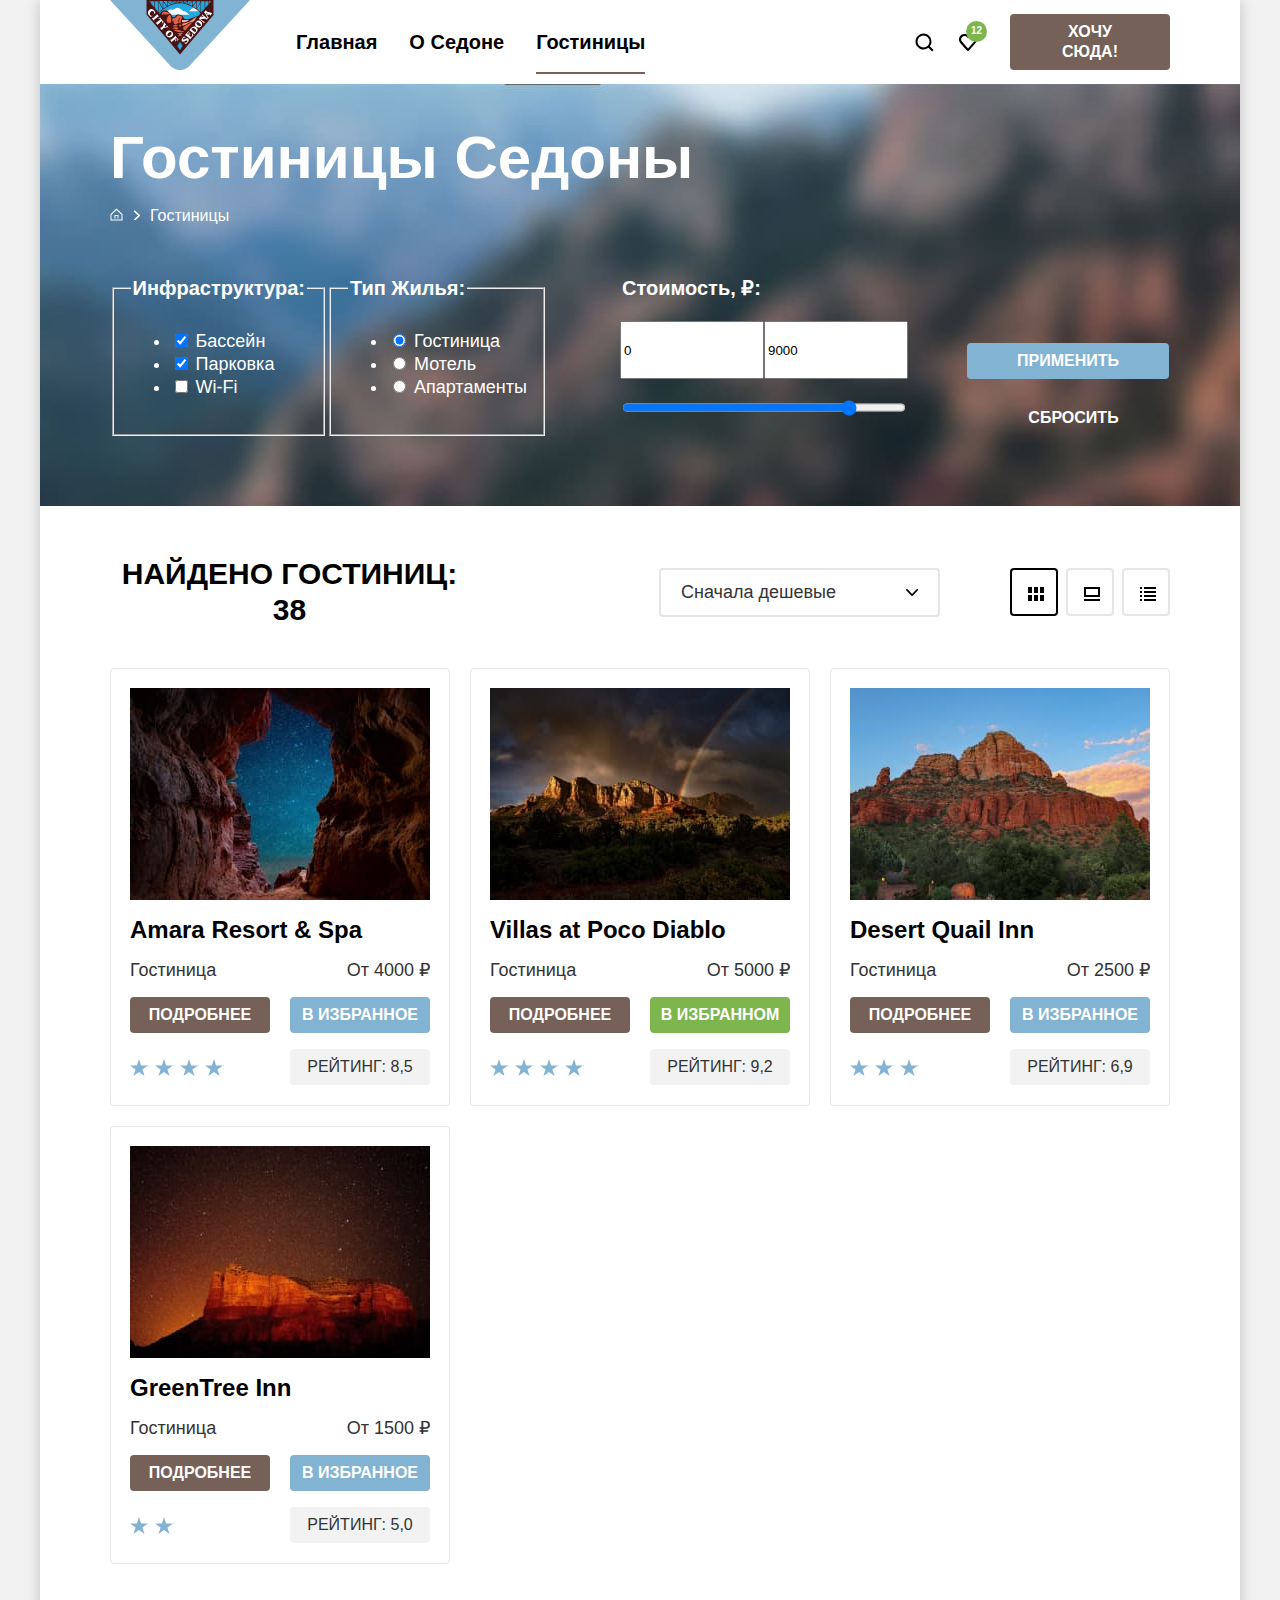
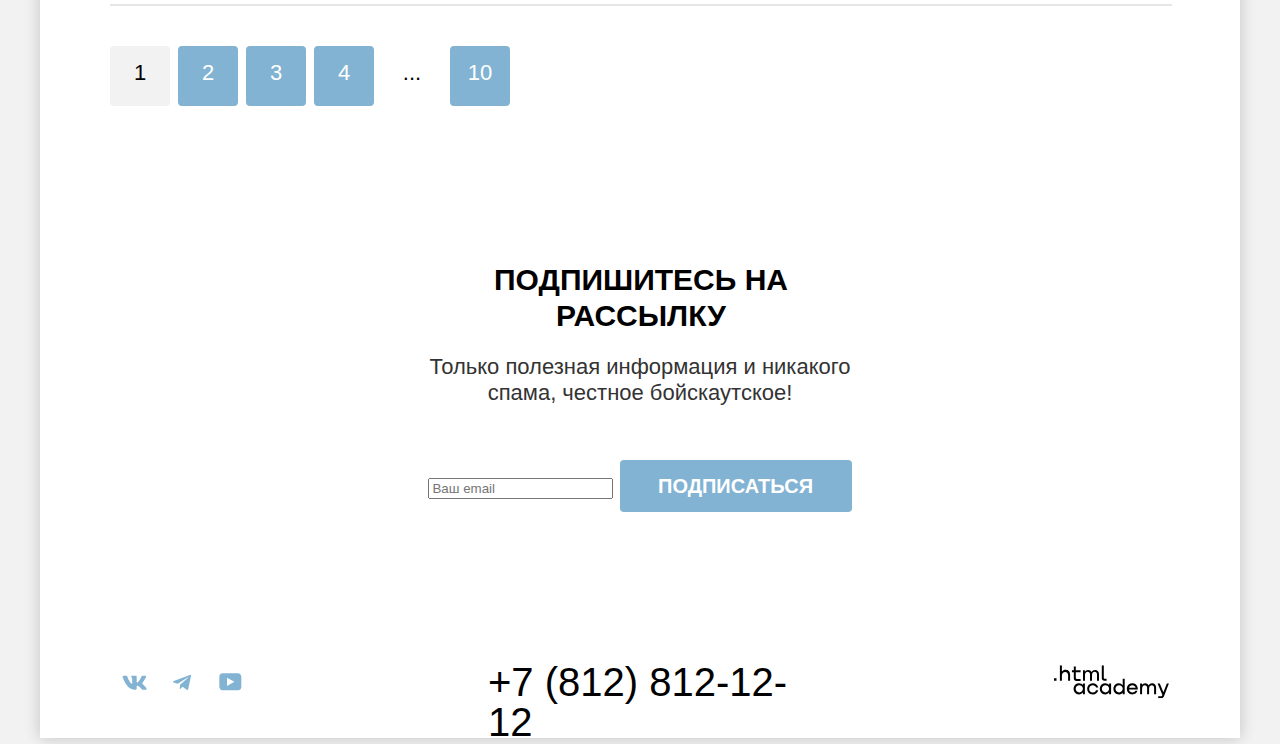
==== commit b640a960: "Заменяет svg на background" ====
--- a/catalog.html
+++ b/catalog.html
@@ -39,9 +39,7 @@
               </a>
             </li>
             <li>
-              <form class="form-button" action="https://echo.htmlacademy.ru/" method="post">
-                <button class="button button-header" type="submit">Хочу сюда!</button>
-              </form>
+              <button class="button button-header" type="submit">Хочу сюда!</button>
             </li>
           </ul>
         </nav>
@@ -163,48 +161,12 @@
                 <button class="button button-apartment-for-select" type="button">В избранное</button>
                 <span class="visually-hidden">Категория гостиницы 4 звезды</span>
                 <div class="apartment-category">
-                  <span class="star"><svg xmlns="http://www.w3.org/2000/svg" width="18" height="20" fill="none">
-                      <g clip-path="url(#a)">
-                        <path fill="#83B3D3" d="m9 0 2.1 6.5H18l-5.6 4 2.2 6.5L9 13l-5.6 4 2.2-6.5-5.6-4h6.9L9 0Z" />
-                      </g>
-                      <defs>
-                        <clipPath id="a">
-                          <path fill="#fff" d="M0 0h18v17H0z" />
-                        </clipPath>
-                      </defs>
-                    </svg></span>
-                  <span class="star"><svg xmlns="http://www.w3.org/2000/svg" width="18" height="20" fill="none">
-                      <g clip-path="url(#a)">
-                        <path fill="#83B3D3" d="m9 0 2.1 6.5H18l-5.6 4 2.2 6.5L9 13l-5.6 4 2.2-6.5-5.6-4h6.9L9 0Z" />
-                      </g>
-                      <defs>
-                        <clipPath id="a">
-                          <path fill="#fff" d="M0 0h18v17H0z" />
-                        </clipPath>
-                      </defs>
-                    </svg></span>
-                  <span class="star"><svg xmlns="http://www.w3.org/2000/svg" width="18" height="20" fill="none">
-                      <g clip-path="url(#a)">
-                        <path fill="#83B3D3" d="m9 0 2.1 6.5H18l-5.6 4 2.2 6.5L9 13l-5.6 4 2.2-6.5-5.6-4h6.9L9 0Z" />
-                      </g>
-                      <defs>
-                        <clipPath id="a">
-                          <path fill="#fff" d="M0 0h18v17H0z" />
-                        </clipPath>
-                      </defs>
-                    </svg></span>
-                  <span class="star"><svg xmlns="http://www.w3.org/2000/svg" width="18" height="20" fill="none">
-                      <g clip-path="url(#a)">
-                        <path fill="#83B3D3" d="m9 0 2.1 6.5H18l-5.6 4 2.2 6.5L9 13l-5.6 4 2.2-6.5-5.6-4h6.9L9 0Z" />
-                      </g>
-                      <defs>
-                        <clipPath id="a">
-                          <path fill="#fff" d="M0 0h18v17H0z" />
-                        </clipPath>
-                      </defs>
-                    </svg></span>
+                  <span class="star"></span>
+                  <span class="star"></span>
+                  <span class="star"></span>
+                  <span class="star"></span>
                 </div>
-                <button class="button-apartment-rating" type="button">Рейтинг: 8,5</button>
+                <p class="button-apartment-rating">Рейтинг: 8,5</p>
               </li>
               <li class="catalog-item">
                 <a class="catalog-link" href="#">
@@ -219,48 +181,12 @@
                 <button class="button button-apartment-selected" type="button">В избранном</button>
                 <span class="visually-hidden">Категория гостиницы 4 звезды</span>
                 <div class="apartment-category">
-                  <span class="star"><svg xmlns="http://www.w3.org/2000/svg" width="18" height="20" fill="none">
-                      <g clip-path="url(#a)">
-                        <path fill="#83B3D3" d="m9 0 2.1 6.5H18l-5.6 4 2.2 6.5L9 13l-5.6 4 2.2-6.5-5.6-4h6.9L9 0Z" />
-                      </g>
-                      <defs>
-                        <clipPath id="a">
-                          <path fill="#fff" d="M0 0h18v17H0z" />
-                        </clipPath>
-                      </defs>
-                    </svg></span>
-                  <span class="star"><svg xmlns="http://www.w3.org/2000/svg" width="18" height="20" fill="none">
-                      <g clip-path="url(#a)">
-                        <path fill="#83B3D3" d="m9 0 2.1 6.5H18l-5.6 4 2.2 6.5L9 13l-5.6 4 2.2-6.5-5.6-4h6.9L9 0Z" />
-                      </g>
-                      <defs>
-                        <clipPath id="a">
-                          <path fill="#fff" d="M0 0h18v17H0z" />
-                        </clipPath>
-                      </defs>
-                    </svg></span>
-                  <span class="star"><svg xmlns="http://www.w3.org/2000/svg" width="18" height="20" fill="none">
-                      <g clip-path="url(#a)">
-                        <path fill="#83B3D3" d="m9 0 2.1 6.5H18l-5.6 4 2.2 6.5L9 13l-5.6 4 2.2-6.5-5.6-4h6.9L9 0Z" />
-                      </g>
-                      <defs>
-                        <clipPath id="a">
-                          <path fill="#fff" d="M0 0h18v17H0z" />
-                        </clipPath>
-                      </defs>
-                    </svg></span>
-                  <span class="star"><svg xmlns="http://www.w3.org/2000/svg" width="18" height="20" fill="none">
-                      <g clip-path="url(#a)">
-                        <path fill="#83B3D3" d="m9 0 2.1 6.5H18l-5.6 4 2.2 6.5L9 13l-5.6 4 2.2-6.5-5.6-4h6.9L9 0Z" />
-                      </g>
-                      <defs>
-                        <clipPath id="a">
-                          <path fill="#fff" d="M0 0h18v17H0z" />
-                        </clipPath>
-                      </defs>
-                    </svg></span>
+                  <span class="star"></span>
+                  <span class="star"></span>
+                  <span class="star"></span>
+                  <span class="star"></span>
                 </div>
-                <button class="button-apartment-rating" type="button">Рейтинг: 9,2</button>
+                <p class="button-apartment-rating">Рейтинг: 9,2</p>
               </li>
               <li class="catalog-item">
                 <a class="catalog-link" href="#">
@@ -275,38 +201,11 @@
                 <button class="button button-apartment-for-select" type="button">В избранное</button>
                 <span class="visually-hidden">Категория гостиницы 3 звезды</span>
                 <div class="apartment-category">
-                  <span class="star"><svg xmlns="http://www.w3.org/2000/svg" width="18" height="20" fill="none">
-                      <g clip-path="url(#a)">
-                        <path fill="#83B3D3" d="m9 0 2.1 6.5H18l-5.6 4 2.2 6.5L9 13l-5.6 4 2.2-6.5-5.6-4h6.9L9 0Z" />
-                      </g>
-                      <defs>
-                        <clipPath id="a">
-                          <path fill="#fff" d="M0 0h18v17H0z" />
-                        </clipPath>
-                      </defs>
-                    </svg></span>
-                  <span class="star"><svg xmlns="http://www.w3.org/2000/svg" width="18" height="20" fill="none">
-                      <g clip-path="url(#a)">
-                        <path fill="#83B3D3" d="m9 0 2.1 6.5H18l-5.6 4 2.2 6.5L9 13l-5.6 4 2.2-6.5-5.6-4h6.9L9 0Z" />
-                      </g>
-                      <defs>
-                        <clipPath id="a">
-                          <path fill="#fff" d="M0 0h18v17H0z" />
-                        </clipPath>
-                      </defs>
-                    </svg></span>
-                  <span class="star"><svg xmlns="http://www.w3.org/2000/svg" width="18" height="20" fill="none">
-                      <g clip-path="url(#a)">
-                        <path fill="#83B3D3" d="m9 0 2.1 6.5H18l-5.6 4 2.2 6.5L9 13l-5.6 4 2.2-6.5-5.6-4h6.9L9 0Z" />
-                      </g>
-                      <defs>
-                        <clipPath id="a">
-                          <path fill="#fff" d="M0 0h18v17H0z" />
-                        </clipPath>
-                      </defs>
-                    </svg></span>
+                  <span class="star"></span>
+                  <span class="star"></span>
+                  <span class="star"></span>
                 </div>
-                <button class="button-apartment-rating" type="button">Рейтинг: 6,9</button>
+                <p class="button-apartment-rating">Рейтинг: 6,9</p>
               </li>
               <li class="catalog-item">
                 <a class="catalog-link" href="#">
@@ -321,28 +220,10 @@
                 <button class="button button-apartment-for-select" type="button">В избранное</button>
                 <span class="visually-hidden">Категория гостиницы 2 звезды</span>
                 <div class="apartment-category">
-                  <span class="star"><svg xmlns="http://www.w3.org/2000/svg" width="18" height="20" fill="none">
-                      <g clip-path="url(#a)">
-                        <path fill="#83B3D3" d="m9 0 2.1 6.5H18l-5.6 4 2.2 6.5L9 13l-5.6 4 2.2-6.5-5.6-4h6.9L9 0Z" />
-                      </g>
-                      <defs>
-                        <clipPath id="a">
-                          <path fill="#fff" d="M0 0h18v17H0z" />
-                        </clipPath>
-                      </defs>
-                    </svg></span>
-                  <span class="star"><svg xmlns="http://www.w3.org/2000/svg" width="18" height="20" fill="none">
-                      <g clip-path="url(#a)">
-                        <path fill="#83B3D3" d="m9 0 2.1 6.5H18l-5.6 4 2.2 6.5L9 13l-5.6 4 2.2-6.5-5.6-4h6.9L9 0Z" />
-                      </g>
-                      <defs>
-                        <clipPath id="a">
-                          <path fill="#fff" d="M0 0h18v17H0z" />
-                        </clipPath>
-                      </defs>
-                    </svg></span>
+                  <span class="star"></span>
+                  <span class="star"></span>
                 </div>
-                <button class="button-apartment-rating" type="button">Рейтинг: 5,0</button>
+                <p class="button-apartment-rating">Рейтинг: 5,0</p>
               </li>
             </ol>
           </div>
@@ -350,7 +231,7 @@
             <span class="visually-hidden">Выбор страницы выдачи</span>
             <ul class="pagination">
               <li class="pagination-item pagination-item-current">
-                <a class="pagination-current">1</a>
+                <a class="pagination-current" href="#">1</a>
               </li>
               <li class="pagination-item">
                 <a class="pagination-link" href="#">2</a>
--- a/styles/styles.css
+++ b/styles/styles.css
@@ -962,10 +962,14 @@
   margin: 10px 6px 10px 0;
   width: 19px;
   height: 18px;
+  background: url("../images/catalog/star.svg");
 }
 
 .button-apartment-rating {
-  display: inline-block;
+  display: flex;
+  margin: 0;
+  justify-content: center;
+  align-items: center;
   font-family: inherit;
   font-size: 16px;
   line-height: 20px;
@@ -1066,6 +1070,10 @@
   text-decoration: none;
 }
 
+.pagination-current {
+  pointer-events: none;
+}
+
 .pagination-item-current {
   background-color: #F2F2F2;
 }
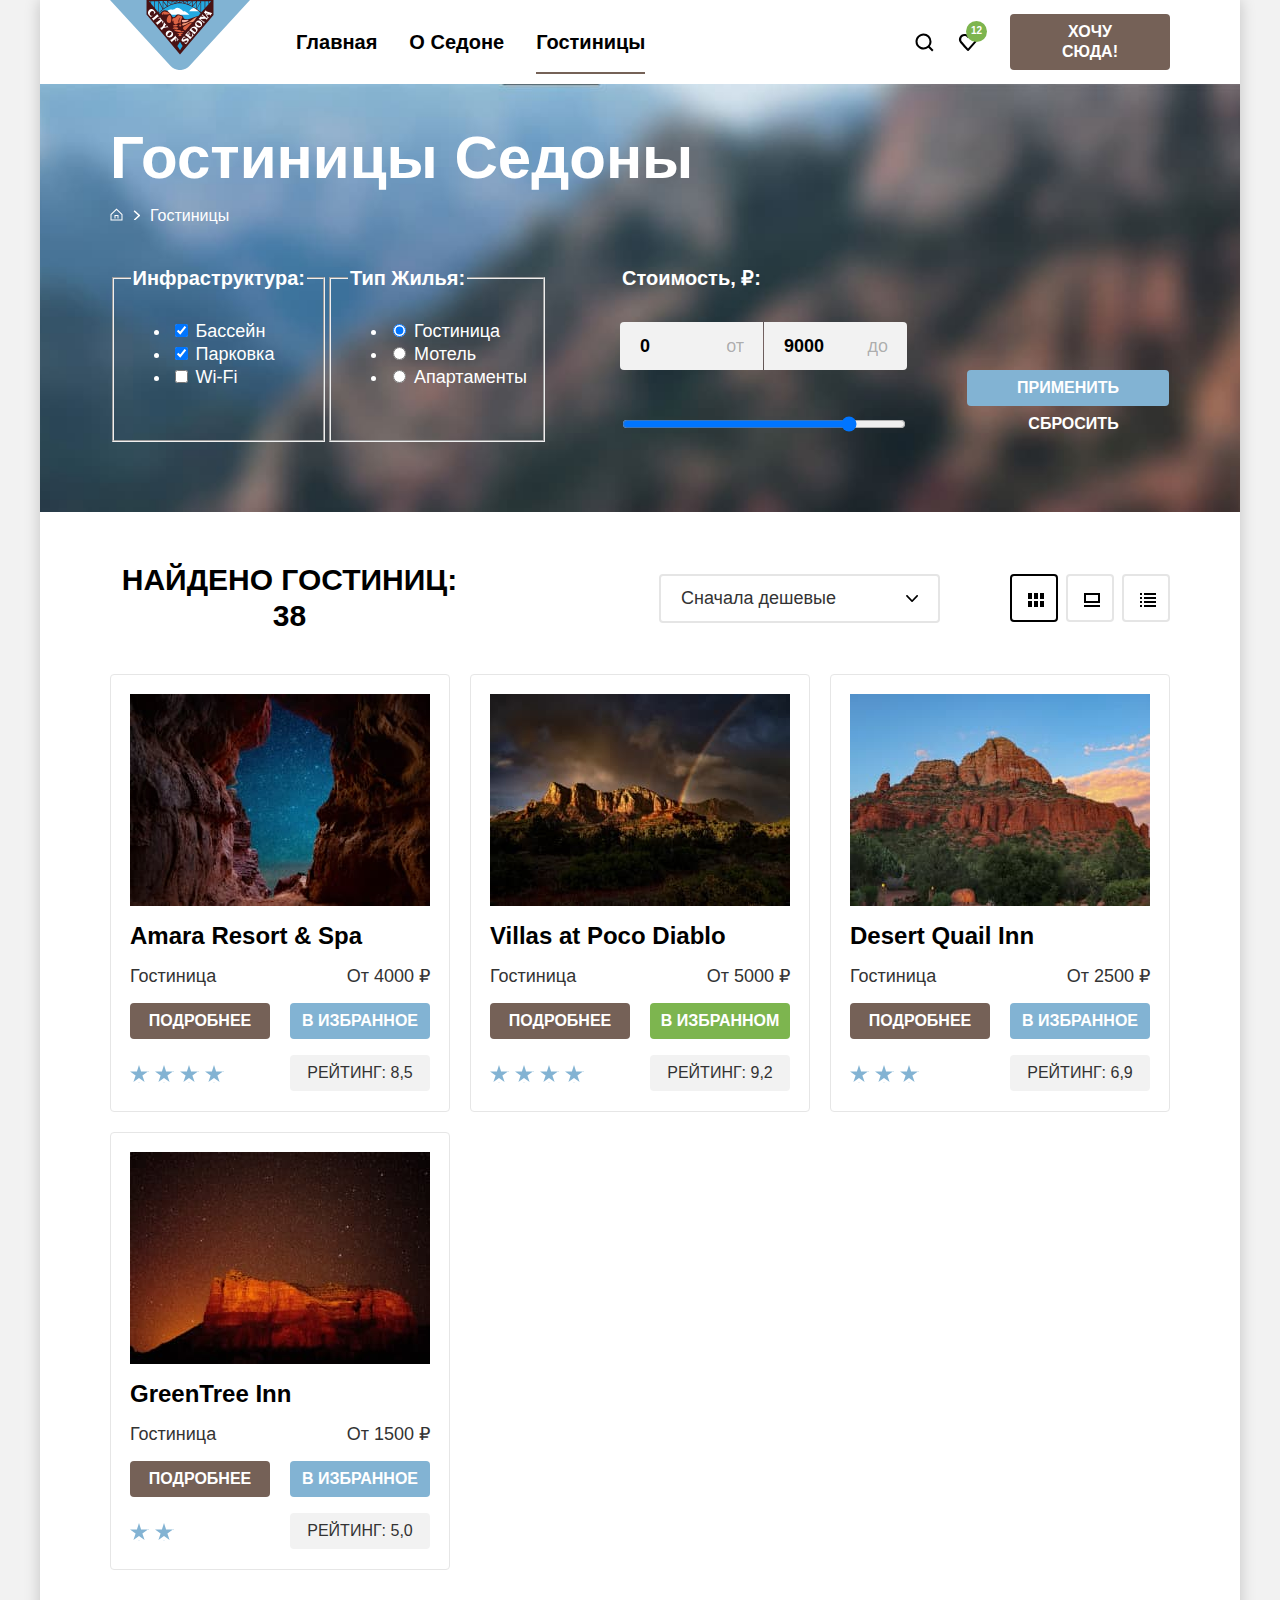
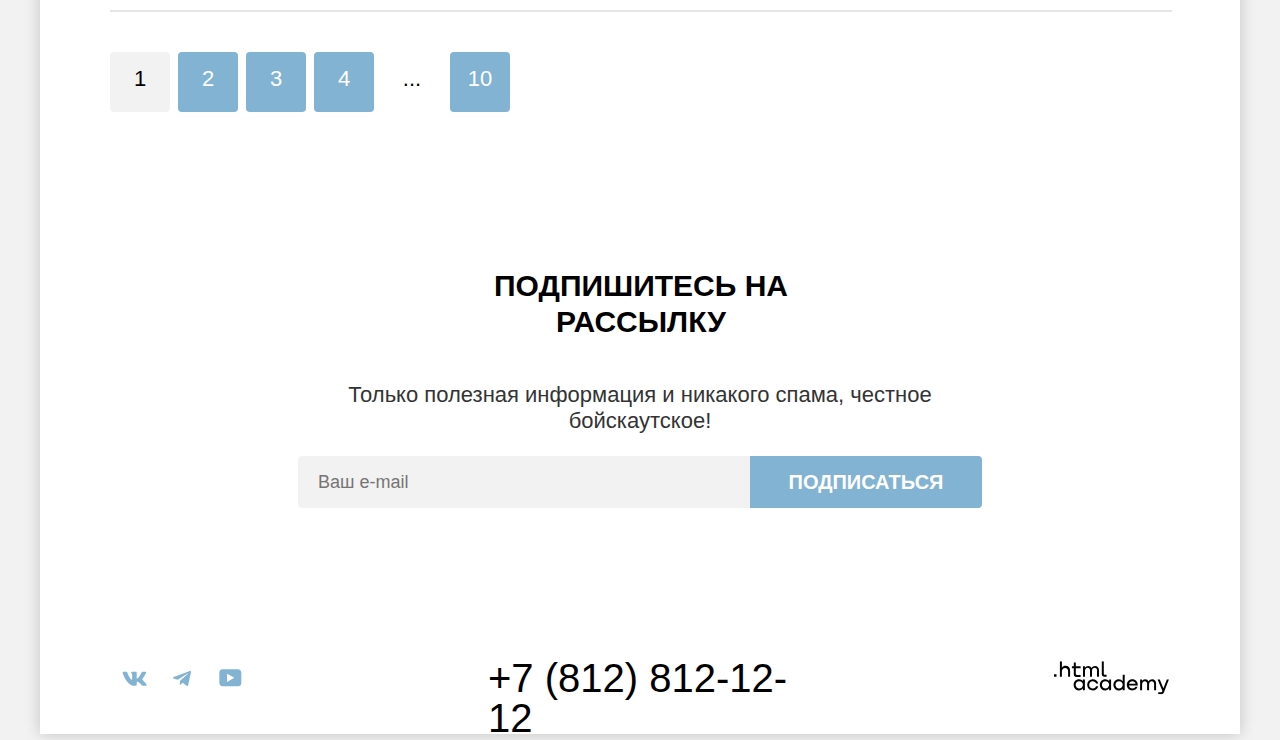
==== commit 3128150e: "Оформляет форму стоимости" ====
--- a/catalog.html
+++ b/catalog.html
@@ -51,7 +51,8 @@
             <ol class="breadcrumbs">
               <li class="breadcrumbs-item">
                 <a class="breadcrumbs-link breadcrumbs-link-home" href="index.html">
-                  <svg xmlns="http://www.w3.org/2000/svg" width="13" height="13" fill="none">
+                  <svg xmlns="http://www.w3.org/2000/svg" aria-hidden="true" focusable="false" width="13" height="13"
+                    fill="none" viewBox="0 0 13 13">
                     <path fill="#fff" d="m6.5.5-6 5.8v6.2h12V6.3L6.5.5Zm5 11h-10V6.7l5-4.8 5 4.8v4.8Z" />
                     <path fill="#fff" d="M4.5 10.5h1V8h2v2.5h1V7h-4v3.5Z" />
                   </svg>
@@ -110,8 +111,14 @@
               <div class="catalog-filter-right">
                 <fieldset class="catalog-filter-group catalog-filter-price-group">
                   <legend class="catalog-filter-title catalog-filter-title-price">Стоимость, ₽:</legend>
-                  <input type="number" name="price-min" min="0" max="11000" value="0" placeholder="от">
-                  <input type="number" name="price-max" min="0" max="11000" value="9000" placeholder="до">
+                  <label class="range-field-text">
+                    <input class="range-input" type="number" name="price-min" min="0" value="0">
+                    <span>от</span>
+                  </label>
+                  <label class="range-field-text">
+                    <input class="range-input" type="number" name="price-max" value="9000">
+                    <span>до</span>
+                  </label>
                   <input type="range" name="price-range" min="0" max="11000" value="9000">
                   <button class="button" type="submit">Применить</button>
                   <button class="button button-reset" type="reset">Сбросить</button>
@@ -253,15 +260,13 @@
           </div>
         </section>
         <section class="subscribe">
-          <div class="subscribe-main">
-            <h2 class="section-title subscribe-main-title">Подпишитесь на рассылку</h2>
-            <p class="annotation">Только полезная информация и никакого спама, честное бойскаутское!</p>
-            <form class="subscribe-form" action="https://echo.htmlacademy.ru/" method="post">
-              <input class="subscribe-field" placeholder="Ваш email" type="email" name="email" id="subscribe-email"
-                required>
-              <button class="button button-subscribe" type="submit">Подписаться</button>
-            </form>
-          </div>
+          <h2 class="section-title subscribe-main-title">Подпишитесь на рассылку</h2>
+          <p class="annotation">Только полезная информация и никакого спама, честное бойскаутское!</p>
+          <form class="subscribe-form" action="https://echo.htmlacademy.ru/" method="post">
+            <input class="subscribe-field" placeholder="Ваш e-mail" type="email" name="email" id="subscribe-email"
+              required>
+            <button class="button button-subscribe" type="submit">Подписаться</button>
+          </form>
         </section>
       </main>
       <footer class="page-footer">
@@ -273,7 +278,8 @@
               <li class="footer-social-item">
                 <a class="footer-social-link" href="https://vk.com/htmlacademy">
                   <span class="visually-hidden">Вконтакте</span>
-                  <svg aria-hidden="true" focusable="false" xmlns="http://www.w3.org/2000/svg" width="25" height="15">
+                  <svg aria-hidden="true" focusable="false" xmlns="http://www.w3.org/2000/svg" width="25" height="15"
+                    viewBox="0 0 25 15">
                     <path fill="currentColor" fill-rule="evenodd"
                       d="M24.12 1.8c.16-.54 0-.94-.8-.94H20.7c-.67 0-.98.34-1.15.73 0 0-1.33 3.2-3.22 5.27-.61.6-.9.8-1.23.8-.16 0-.41-.2-.41-.75v-5.1c0-.66-.19-.95-.74-.95H9.82c-.42 0-.67.3-.67.59 0 .62.95.76 1.04 2.51v3.8c0 .83-.15.98-.48.98-.9 0-3.06-3.2-4.34-6.88-.25-.72-.5-1-1.18-1H1.57c-.75 0-.9.34-.9.73 0 .68.89 4.07 4.14 8.55 2.17 3.06 5.23 4.72 8 4.72 1.68 0 1.88-.37 1.88-1v-2.32c0-.74.16-.88.7-.88.38 0 1.05.19 2.6 1.66 1.79 1.75 2.08 2.54 3.08 2.54h2.63c.75 0 1.12-.37.9-1.1-.23-.72-1.08-1.77-2.2-3.02-.62-.71-1.54-1.48-1.82-1.86-.39-.5-.28-.71 0-1.15 0 0 3.2-4.42 3.54-5.93Z"
                       clip-rule="evenodd" />
@@ -283,7 +289,8 @@
               <li class="footer-social-item">
                 <a class="footer-social-link" href="https://t.me/htmlacademy">
                   <span class="visually-hidden">Телеграм</span>
-                  <svg aria-hidden="true" focusable="false" xmlns="http://www.w3.org/2000/svg" width="18" height="17">
+                  <svg aria-hidden="true" focusable="false" xmlns="http://www.w3.org/2000/svg" width="18" height="17"
+                    viewBox="0 0 18 17">
                     <path fill="currentColor"
                       d="M16.79.96.84 7.1c-1.09.44-1.08 1.05-.2 1.32l4.1 1.28 9.47-5.98c.44-.27.85-.13.52.17l-7.68 6.93-.28 4.22c.41 0 .6-.2.83-.41l1.99-1.94 4.13 3.06c.77.42 1.31.2 1.5-.71l2.72-12.8c.28-1.1-.43-1.61-1.16-1.28Z" />
                   </svg>
@@ -292,7 +299,8 @@
               <li class="footer-social-item">
                 <a class="footer-social-link" href="https://www.youtube.com/user/htmlacademyru">
                   <span class="visually-hidden">Ютьюб</span>
-                  <svg aria-hidden="true" focusable="false" xmlns="http://www.w3.org/2000/svg" width="23" height="18">
+                  <svg aria-hidden="true" focusable="false" xmlns="http://www.w3.org/2000/svg" width="23" height="18"
+                    viewBox="0 0 23 18">
                     <path fill="currentColor"
                       d="M18.94.36H3.51C1.65.36.33 1.95.33 3.76v10.09c0 1.91 1.32 3.5 3.18 3.5h15.65c1.64 0 3.17-1.59 3.17-3.4V3.76c-.22-1.8-1.53-3.4-3.39-3.4ZM7.99 12.89V4.82l7.34 4.04-7.34 4.03Z" />
                   </svg>
@@ -308,7 +316,7 @@
             <h3 class="visually-hidden">Сайт компании</h3>
             <a class="footer-logo-link" href="https://htmlacademy.ru">
               <svg class="footer-logo-img" aria-hidden="true" focusable="false" xmlns="http://www.w3.org/2000/svg"
-                width="115" height="34">
+                width="115" height="34" viewBox="0 0 115 34">
                 <g clip-path="url(#log)">
                   <mask id="b" fill="currentColor">
                     <path
--- a/styles/styles.css
+++ b/styles/styles.css
@@ -464,10 +464,9 @@
 
 /*SUBSCRIBE*/
 .subscribe {
+  display: flex;
+  flex-direction: column;
   padding: 96px 258px 104px;
-}
-
-.subscribe-main {
   width: 684px;
   margin: 0 auto;
   text-align: center;
@@ -480,6 +479,7 @@
 
 .subscribe-main p {
   margin: 0 105px 54px;
+  padding: 0;
 }
 
 .button-subscribe {
@@ -487,7 +487,29 @@
   line-height: 36px;
   width: 232px;
   min-height: 52px;
-}
+  border-radius: 0 4px 4px 0;
+}
+
+.subscribe-form {
+  display: flex;
+  margin: auto 0 0;
+  border: none;
+}
+
+.subscribe-field {
+  flex-grow: 1;
+  margin: 0;
+  padding: 14px 20px;
+  border: none;
+  border-radius: 4px 0 0 4px;
+  font-family: inherit;
+  color: rgba(0, 0, 0, 0.6);
+  font-weight: 400;
+  font-size: 18px;
+  line-height: 24px;
+  background: #f2f2f2;
+}
+
 
 .subscribe-background {
   color: #ffffff;
@@ -614,7 +636,10 @@
   display: flex;
   flex-direction: column;
   align-items: flex-start;
-  gap: 40px;
+}
+
+.inner-header {
+  margin-bottom: 40px;
 }
 
 .inner-header-title {
@@ -627,8 +652,7 @@
 .breadcrumbs {
   list-style-type: none;
   display: flex;
-  flex-direction: row;
-  margin: 8px 0 10px;
+  margin: 8px 0 0;
   padding: 0;
   justify-content: start;
   align-items: center;
@@ -692,6 +716,7 @@
 
 .catalog-filter-title-price {
   grid-area: 2/1/3/2;
+  margin-bottom: 32px;
 }
 
 input[name="price-min"] {
@@ -704,6 +729,44 @@
 
 input[name="price-range"] {
   grid-area: 3/1/4/3;
+}
+
+.range-input {
+  width: 143px;
+  height: 48px;
+  border: none;
+  background: #F2F2F2;
+  border-radius: 4px 0 0 4px;
+  appearance: textfield;
+  font: inherit;
+  margin: 0;
+  padding: 12px 35px 12px 20px;
+  box-sizing: border-box;
+}
+
+input[name="price-max"] {
+  border-radius: 0 4px 4px 0;
+}
+
+.range-input::-webkit-outer-spin-button,
+.range-input::-webkit-inner-spin-button {
+  appearance: none;
+  margin: 0;
+}
+
+.range-field-text {
+  position: relative;
+  font-weight: 700;
+  font-size: 18px;
+  line-height: 24px;
+}
+
+.range-field-text span {
+  color: rgba(1, 1, 1, 0.3);
+  position: absolute;
+  top: 12px;
+  right: 20px;
+  font-weight: 400;
 }
 
 .catalog-filter-price-group .button {
@@ -904,6 +967,18 @@
   padding: 0;
 }
 
+.catalog-title:hover {
+  color: #756157;
+}
+
+.catalog-title:focus {
+  color: #756157;
+}
+
+.catalog-title:active {
+  color: rgba(117, 97, 87, 0.3);
+}
+
 .p-apartment {
   font-size: 18px;
   line-height: 21px;
@@ -980,7 +1055,6 @@
   min-width: 140px;
   min-height: 36px;
   box-sizing: border-box;
-  cursor: pointer;
   color: #333333;
   background-color: #F2F2F2;
   font-weight: 400;
@@ -1032,7 +1106,6 @@
   margin-right: 8px;
 }
 
-
 .pagination-link {
   text-decoration: none;
   color: #FFFFFF;
@@ -1041,17 +1114,18 @@
   min-width: 60px;
   height: 60px;
   padding: 14px 12px;
+  border: transparent;
 }
 
 .pagination-link:hover {
   background: #68A2CA;
-  border: 1px solid #82B3D3;
+  outline: 1px solid #82B3D3;
   border-radius: 4px;
 }
 
 .pagination-link:focus {
   background: #68A2CA;
-  border: 1px solid #82B3D3;
+  outline: 1px solid #82B3D3;
   border-radius: 4px;
 }
 
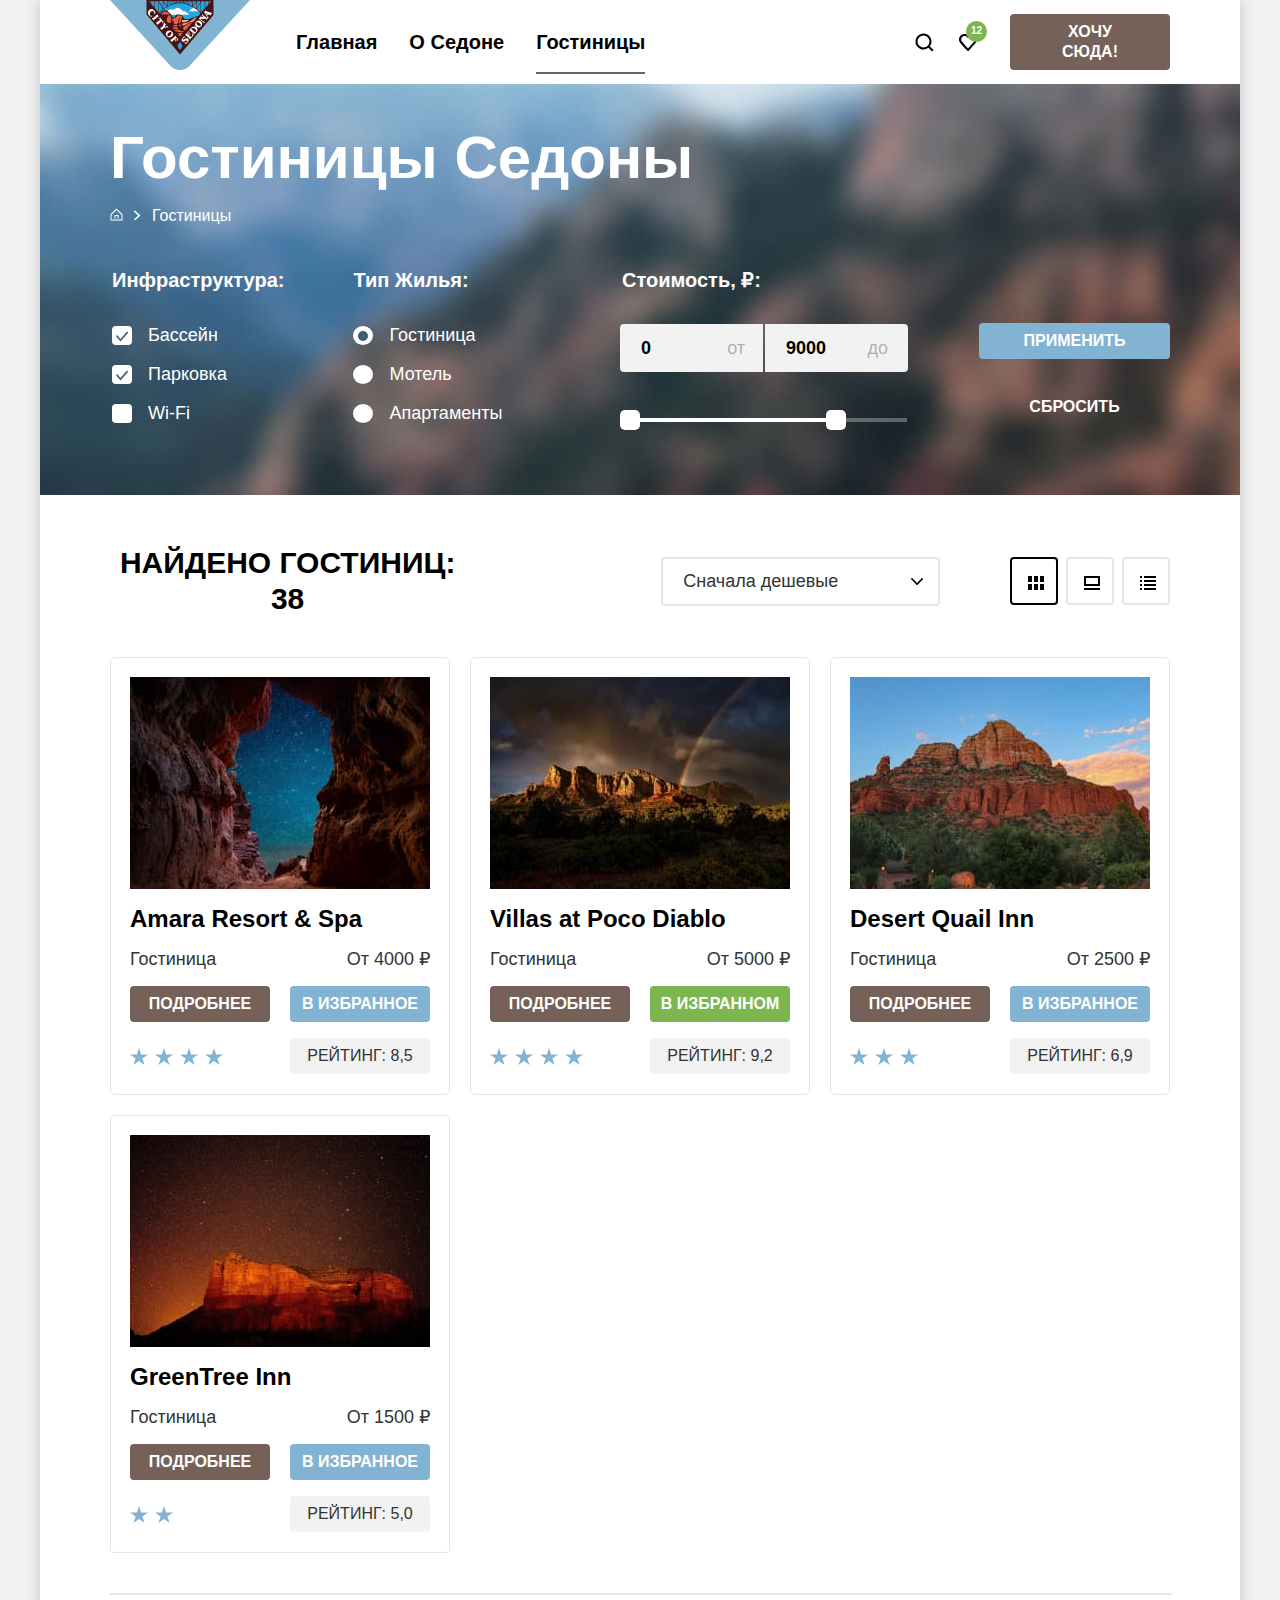
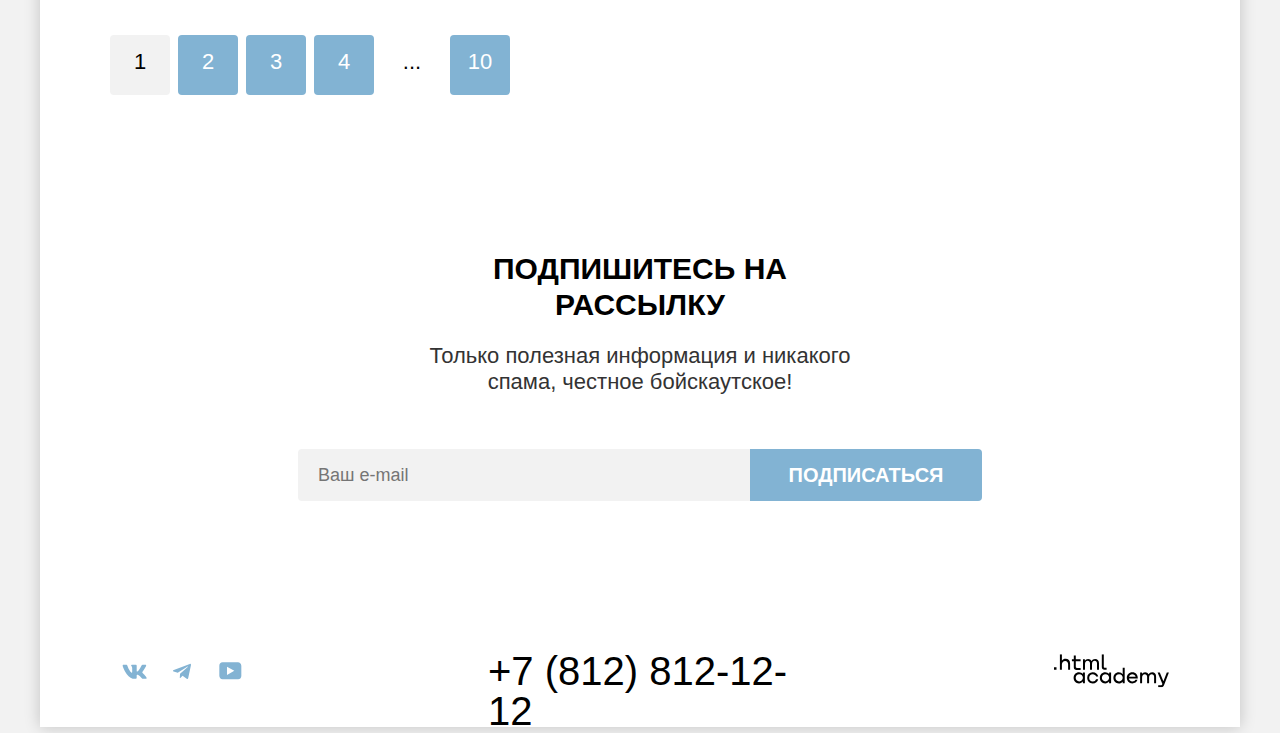
==== commit e1f12fa4: "Merge pull request #9 from ELenS23/master" ====
--- a/catalog.html
+++ b/catalog.html
@@ -72,17 +72,23 @@
                   <ul class="catalog-filter-list">
                     <li class="catalog-filter-item">
                       <label class="control">
-                        <input class="control-input" type="checkbox" name="swimpool" checked> Бассейн
-                      </label>
-                    </li>
-                    <li class="catalog-filter-item">
-                      <label class="control">
-                        <input class="control-input" type="checkbox" name="parking" checked> Парковка
-                      </label>
-                    </li>
-                    <li class="catalog-filter-item">
-                      <label class="control">
-                        <input class="control-input" type="checkbox" name="wi-fi"> Wi-Fi
+                        <input class="visually-hidden control-input" type="checkbox" name="swimpool" checked>
+                        <span class="control-mark"></span>
+                        <span class="control-label">Бассейн</span>
+                      </label>
+                    </li>
+                    <li class="catalog-filter-item">
+                      <label class="control">
+                        <input class="visually-hidden control-input" type="checkbox" name="parking" checked>
+                        <span class="control-mark"></span>
+                        <span class="control-label">Парковка</span>
+                      </label>
+                    </li>
+                    <li class="catalog-filter-item">
+                      <label class="control">
+                        <input class="visually-hidden control-input" type="checkbox" name="wi-fi">
+                        <span class="control-mark"></span>
+                        <span class="control-label">Wi-Fi</span>
                       </label>
                     </li>
                   </ul>
@@ -92,17 +98,24 @@
                   <ul class="catalog-filter-list">
                     <li class="catalog-filter-item">
                       <label class="control">
-                        <input class="control-input" type="radio" name="house-type" value="hotel" checked> Гостиница
-                      </label>
-                    </li>
-                    <li class="catalog-filter-item">
-                      <label class="control">
-                        <input class="control-input" type="radio" name="house-type" value="motel"> Мотель
-                      </label>
-                    </li>
-                    <li class="catalog-filter-item">
-                      <label class="control">
-                        <input class="control-input" type="radio" name="house-type" value="apartments"> Апартаменты
+                        <input class="visually-hidden control-input" type="radio" name="house-type" value="hotel"
+                          checked>
+                        <span class="control-mark"></span>
+                        <span class="control-label">Гостиница</span>
+                      </label>
+                    </li>
+                    <li class="catalog-filter-item">
+                      <label class="control">
+                        <input class="visually-hidden control-input" type="radio" name="house-type" value="motel">
+                        <span class="control-mark"></span>
+                        <span class="control-label">Мотель</span>
+                      </label>
+                    </li>
+                    <li class="catalog-filter-item">
+                      <label class="control">
+                        <input class="visually-hidden control-input" type="radio" name="house-type" value="apartments">
+                        <span class="control-mark"></span>
+                        <span class="control-label">Апартаменты</span>
                       </label>
                     </li>
                   </ul>
@@ -111,18 +124,32 @@
               <div class="catalog-filter-right">
                 <fieldset class="catalog-filter-group catalog-filter-price-group">
                   <legend class="catalog-filter-title catalog-filter-title-price">Стоимость, ₽:</legend>
-                  <label class="range-field-text">
-                    <input class="range-input" type="number" name="price-min" min="0" value="0">
-                    <span>от</span>
-                  </label>
-                  <label class="range-field-text">
-                    <input class="range-input" type="number" name="price-max" value="9000">
-                    <span>до</span>
-                  </label>
-                  <input type="range" name="price-range" min="0" max="11000" value="9000">
+                  <div class="range-label">
+                    <label class="range-field-text">
+                      <input class="range-input" type="number" name="price-min" min="0" value="0" placeholder="Цена">
+                      <span>от</span>
+                    </label>
+                    <label class="range-field-text">
+                      <input class="range-input" type="number" name="price-max" value="9000" placeholder="Цена">
+                      <span>до</span>
+                    </label>
+                  </div>
+                  <div class="range">
+                    <div class="range-scale">
+                      <div class="range-bar">
+                        <button class="range-toggle toggle-min">
+                          <span class="visually-hidden">Изменить минимальную цену.</span>
+                        </button>
+                        <button class="range-toggle toggle-max">
+                          <span class="visually-hidden">Изменить максимальную цену.</span>
+                        </button>
+                      </div>
+                    </div>
+                </fieldset>
+                <div class="catalog-filter-price-button">
                   <button class="button" type="submit">Применить</button>
                   <button class="button button-reset" type="reset">Сбросить</button>
-                </fieldset>
+                </div>
               </div>
             </form>
           </section>
--- a/styles/styles.css
+++ b/styles/styles.css
@@ -70,7 +70,7 @@
 }
 
 .button {
-  display: inline-block;
+  display: block;
   font-family: inherit;
   font-size: 16px;
   line-height: 20px;
@@ -469,7 +469,7 @@
   padding: 96px 258px 104px;
   width: 684px;
   margin: 0 auto;
-  text-align: center;
+  align-items: center;
 }
 
 .subscribe-main-title {
@@ -477,9 +477,10 @@
   margin: 0 140px 20px;
 }
 
-.subscribe-main p {
+.subscribe .annotation {
   margin: 0 105px 54px;
   padding: 0;
+  width: 475px;
 }
 
 .button-subscribe {
@@ -494,6 +495,7 @@
   display: flex;
   margin: auto 0 0;
   border: none;
+  width: 684px;
 }
 
 .subscribe-field {
@@ -510,6 +512,24 @@
   background: #f2f2f2;
 }
 
+.subscribe-field:not(:placeholder-shown) {
+  color: #000000;
+}
+
+.subscribe-field:hover {
+  background-color: #e6e6e6;
+}
+
+.subscribe-field:focus-visible {
+  background-color: #e6e6e6;
+  outline: 3px solid #83B3D3;
+}
+
+.subscribe-field:focus:not(:placeholder-shown) {
+  color: #000000;
+  outline: 2px solid #000000;
+}
+
 
 .subscribe-background {
   color: #ffffff;
@@ -639,7 +659,7 @@
 }
 
 .inner-header {
-  margin-bottom: 40px;
+  margin-bottom: 42px;
 }
 
 .inner-header-title {
@@ -667,7 +687,7 @@
   display: block;
   margin: 5px 10px;
   background: url("../images/catalog/breadcrubs-tick.svg") no-repeat;
-  width: 7px;
+  width: 9px;
   height: 10px;
 }
 
@@ -678,13 +698,20 @@
   text-decoration: none;
 }
 
-
-
 /*FILTER*/
 .catalog-filter {
   width: 1060px;
   display: flex;
-  flex-direction: row;
+}
+
+.catalog-filter-list {
+  margin: 0;
+  padding: 0;
+  list-style-type: none;
+}
+
+.catalog-filter-item:not(:last-child) {
+  margin-bottom: 16px;
 }
 
 .catalog-filter-left {
@@ -696,14 +723,21 @@
   width: 550px;
   margin-left: auto;
   display: flex;
+  justify-content: space-between;
+}
+
+.catalog-filter-group {
+  border: none;
+  margin: 0 65px 0 0;
+  padding: 0;
 }
 
 .catalog-filter-price-group {
-  display: grid;
-  grid-template-columns: 144px 144px 261px;
-  border: none;
-  margin: 0;
-  padding: 0;
+  width: 288px;
+  margin: 0 auto 0 0;
+  padding: 0;
+  display: flex;
+  flex-wrap: wrap;
 }
 
 .catalog-filter-title {
@@ -711,24 +745,79 @@
   font-size: 20px;
   line-height: 24px;
   text-transform: capitalize;
-  border: none;
+  margin-bottom: 32px;
+}
+
+.catalog-filter-price-button {
+  padding: 0;
+  margin: 0 0 0 auto;
+  display: flex;
+  flex-direction: column;
+  justify-content: flex-end;
+}
+
+.control {
+  position: relative;
+  display: block;
+  padding-left: 38px;
+}
+
+.control-mark {
+  position: absolute;
+  top: 2px;
+  left: 2px;
+  width: 20px;
+  height: 19px;
+  background: #FFFFFF;
+  border-radius: 4px;
+  cursor: pointer;
+}
+
+.control-input[type="checkbox"]:checked + .control-mark::after {
+  content: "";
+  position: absolute;
+  width: 20px;
+  height: 20px;
+  color: #3F5E72;
+  background: url("../images/catalog/filter-tick.svg") no-repeat;
+}
+
+.control-input[type="radio"] + .control-mark {
+  border-radius: 50%;
+}
+
+.control-input[type="radio"]:checked + .control-mark::before {
+  position: absolute;
+  top: 5px;
+  left: 5px;
+  width: 10px;
+  height: 10px;
+  background-color: #3F5E72;
+  border-radius: 50%;
+  content: "";
+}
+
+.control:hover .control-mark,
+.control:hover .control-label {
+  opacity: 0.6;
+}
+
+.control:focus-within .control-mark {
+  outline: 3px solid #83B3D3;
+}
+
+.control:active .control-mark,
+.control:hover .control-label {
+  opacity: 0.3;
 }
 
 .catalog-filter-title-price {
-  grid-area: 2/1/3/2;
   margin-bottom: 32px;
 }
 
-input[name="price-min"] {
-  grid-area: 2/1/3/2;
-}
-
-input[name="price-max"] {
-  grid-area: 2/2/3/3;
-}
-
-input[name="price-range"] {
-  grid-area: 3/1/4/3;
+.range-label {
+  display: flex;
+  margin-bottom: 36px;
 }
 
 .range-input {
@@ -739,13 +828,15 @@
   border-radius: 4px 0 0 4px;
   appearance: textfield;
   font: inherit;
-  margin: 0;
-  padding: 12px 35px 12px 20px;
+  margin: 0 2px 0 0;
+  padding: 12px 35px 12px 21px;
   box-sizing: border-box;
+  cursor: pointer;
 }
 
 input[name="price-max"] {
   border-radius: 0 4px 4px 0;
+  margin: 0;
 }
 
 .range-input::-webkit-outer-spin-button,
@@ -759,6 +850,20 @@
   font-weight: 700;
   font-size: 18px;
   line-height: 24px;
+  height: 48px;
+}
+
+.range-input:hover {
+  background: #e6e6e6;
+}
+
+.range-input:not(:placeholder-shown):focus {
+  outline: 2px solid #000000;
+}
+
+.range-input:focus-visible {
+  background: #e6e6e6;
+  outline: 3px solid #83B3D3;
 }
 
 .range-field-text span {
@@ -769,20 +874,65 @@
   font-weight: 400;
 }
 
-.catalog-filter-price-group .button {
-  grid-area: 2/3/3/4;
-  justify-self: end;
-  padding: 8px 50px;
-  align-self: end;
+
+.range {
+  display: flex;
+  align-items: center;
+}
+
+.range-scale {
+  width: 287px;
+  position: relative;
+  height: 4px;
+  background-color: rgba(255, 255, 255, 0.3);
+}
+
+.range-bar {
+  width: 226px;
+  background-color: #fff;
+  height: 4px;
+}
+
+.range-toggle {
+  position: absolute;
+  width: 20px;
+  height: 20px;
+  background: #ffffff;
   border: none;
-}
-
-.catalog-filter-price-group .button-reset {
-  grid-area: 3/3/4/4;
-  justify-self: end;
-  padding: 8px 50px;
+  border-radius: 5px;
+  top: -8px;
+  cursor: pointer;
+}
+
+.range-toggle:hover {
+  box-shadow: 0 4px 10px rgba(0, 0, 0, 0.25);
+}
+
+.range-toggle:focus {
+  outline: 3px solid #83B3D3;
+  box-shadow: 0 4px 10px rgba(0, 0, 0, 0.25);
+}
+
+.range-toggle:active {
+  outline: 2px solid #82B3D3;
+  box-shadow: 0 7px 15px rgba(0, 0, 0, 0.4);
+}
+
+.toggle-max {
+  right: 61px;
+}
+
+.catalog-filter-price-button .button {
+  padding: 8px 30px;
+  min-width: 191px;
+  margin-bottom: 30px;
+}
+
+.catalog-filter-price-button .button-reset {
+  padding: 8px 30px;
   align-self: end;
   width: 191px;
+  margin: 0;
 }
 
 .catalog-filter-item {
@@ -889,8 +1039,9 @@
   border: 2px solid #E5E5E5;
   border-radius: 4px;
   padding: 12px 40px 12px 20px;
-  background: #ffffff url("../images/catalog/price-tick.svg") no-repeat right 20px center;
-  margin: 0 70px 0 190px;
+  background: #ffffff url("../images/catalog/price-tick.svg") no-repeat right 15px center;
+  margin: 0 70px 0 196px;
+  cursor: pointer;
 }
 
 .select-control:hover {
@@ -967,10 +1118,7 @@
   padding: 0;
 }
 
-.catalog-title:hover {
-  color: #756157;
-}
-
+.catalog-title:hover,
 .catalog-title:focus {
   color: #756157;
 }
@@ -1165,3 +1313,290 @@
 .breadcrumbs-item:active {
   opacity: 0.3;
 }
+
+.modal-container {
+  position: fixed;
+  top: 0;
+  left: 0;
+  display: flex;
+  width: 100%;
+  height: 100%;
+  background-color: rgba(242, 242, 242, 0.8);
+}
+
+.modal-container-close {
+  display: none;
+}
+
+.modal {
+  position: relative;
+  margin: auto;
+  padding: 64px 70px;
+  background-color: #ffffff;
+  box-shadow: 0 25px 50px rgba(0, 0, 0, 0.15);
+  border-radius: 30px;
+}
+
+.modal-close-button {
+  position: absolute;
+  width: 52px;
+  height: 52px;
+  left: 615px;
+  top: 64px;
+  border-radius: 50%;
+  border: none;
+  color: #000000;
+  background: #f2f2f2;
+  cursor: pointer;
+}
+
+.modal-close-button:hover {
+  background: #e6e6e6;
+}
+
+.modal-close-button:focus {
+  background: #e6e6e6;
+  outline: 3px solid #83B3D3;
+}
+
+.modal-close-button:active svg {
+  background: #e6e6e6;
+  fill-opacity: 0.3;
+}
+
+.modal-content {
+  width: 577px;
+  display: flex;
+  flex-direction: column;
+}
+
+.modal-title {
+  font-style: normal;
+  font-weight: 700;
+  font-size: 30px;
+  line-height: 36px;
+  text-transform: uppercase;
+  color: #000000;
+  margin: 0 0 64px 0;
+}
+
+.search-form {
+  display: flex;
+  flex-direction: column;
+  align-items: flex-start;
+}
+
+.field-group {
+  padding: 0;
+  margin: 0;
+  display: flex;
+  width: 577px;
+  justify-content: space-between;
+}
+
+.form-label {
+  font-weight: 700;
+  font-size: 20px;
+  line-height: 24px;
+  text-transform: capitalize;
+  margin: 12px 18px 12px 0;
+}
+
+.form-field {
+  font-weight: 700;
+  font-size: 18px;
+  line-height: 24px;
+  padding: 12px 50px 12px 20px;
+  width: 440px;
+  box-sizing: border-box;
+  font-family: inherit;
+  background: #f2f2f2 url("/images/index/modal/modal-calendar.svg") bottom 50% right 22px no-repeat;
+  border: none;
+  color: rgba(0, 0, 0, 0.6);
+}
+
+.form-field:not(:placeholder-shown) {
+  color: #000000;
+}
+
+.form-field:hover {
+  background-color: #e6e6e6;
+}
+
+.form-field:focus-visible {
+  background-color: #e6e6e6;
+  outline: 3px solid #83B3D3;
+}
+
+.form-field:focus:not(:placeholder-shown) {
+  color: #000000;
+  outline: 2px solid #000000;
+}
+
+.modal-message {
+  font-style: normal;
+  font-weight: 400;
+  font-size: 16px;
+  line-height: 21px;
+  margin: 4px 20px 23px 137px;
+  padding: 0 0 0 20px;
+}
+
+.modal-message-error {
+  color: #FF5757;
+}
+
+.field-group-adults {
+  justify-content: flex-start;
+}
+
+.form-label-adults {
+  margin-right: 46px;
+}
+
+.button-plus {
+  display: block;
+  font-family: inherit;
+  border: none;
+  min-width: 40px;
+  min-height: 48px;
+  box-sizing: border-box;
+  cursor: pointer;
+  background: #f2f2f2;
+  color: #756157;
+  fill-opacity: 0.3;
+}
+
+.button-plus:hover svg {
+  color: #000000;
+  fill-opacity: 1;
+}
+
+.button-plus:focus svg {
+  color: #000000;
+  fill-opacity: 1;
+  outline: 3px solid #82B3D3;
+  border-radius: 4px;
+}
+
+.button-plus:focus {
+  outline: none;
+}
+
+
+.modal-search-button {
+  width: 577px;
+  min-height: 60px;
+  background: #83B3D3;
+  border-radius: 10px;
+  font-weight: 700;
+  font-size: 20px;
+  line-height: 24px;
+  margin-top: 48px;
+}
+
+.modal-search-button:hover,
+.modal-search-button:focus {
+  background: #68A2CA;
+}
+
+.modal-search-button:active {
+  opacity: 0.3;
+}
+
+.adults-field {
+  font-weight: 700;
+  font-size: 18px;
+  line-height: 20px;
+  width: 31px;
+  min-height: 48px;
+  font-family: inherit;
+  border: none;
+  appearance: textfield;
+  padding: 14px 2px;
+  text-align: center;
+  box-sizing: border-box;
+  background-color: #f2f2f2;
+}
+
+.adults-field::-webkit-outer-spin-button,
+.adults-field::-webkit-inner-spin-button {
+  appearance: none;
+  margin: 0;
+}
+
+/*.form-label-child {
+  margin: 12px 24px 12px 88px;
+  padding-right: 40px;
+  /*background: url("/images/index/modal/modal-i.svg") center right 5px no-repeat;*/
+
+
+.tooltip {
+  position: absolute;
+  margin-left: -6px;
+  width: 26px;
+  height: 26px;
+}
+
+.tooltip-toggle {
+  border: none;
+  background-color: transparent;
+  padding: 0;
+  margin: 0;
+  display: block;
+  width: 100%;
+  height: 100%;
+  cursor: pointer;
+}
+
+.tooltip-icon {
+  width: 100%;
+  height: 100%;
+  display: block;
+}
+
+.tooltip-text {
+  font-family: inherit;
+  font-style: normal;
+  font-weight: 400;
+  font-size: 16px;
+  line-height: 20px;
+  text-transform: none;
+  background: #333333;
+  box-shadow: 0 15px 30px rgba(0, 0, 0, 0.3);
+  border-radius: 10px;
+  display: block;
+  color: #ffffff;
+  padding: 19px 18px 24px 22px;
+  width: 218px;
+  position: absolute;
+  margin-top: 16px;
+  left: 50%;
+  transform: translateX(-50%);
+  z-index: 1;
+  display: none;
+}
+
+.tooltip-toggle:hover + .tooltip-text,
+.tooltip-toggle:focus + .tooltip-text {
+  display: block;
+}
+
+.form-label-icon {
+  position: relative;
+  padding-right: 40px;
+  margin: 12px 24px 12px 88px;
+}
+
+.tooltip-text:after {
+  content: '';
+  background-image: url("../images/index/modal/modal-triangle.svg");
+  width: 19px;
+  height: 9px;
+  position: absolute;
+  top: -8px;
+  left: 0;
+  right: 0;
+  margin-left: auto;
+  margin-right: auto;
+}
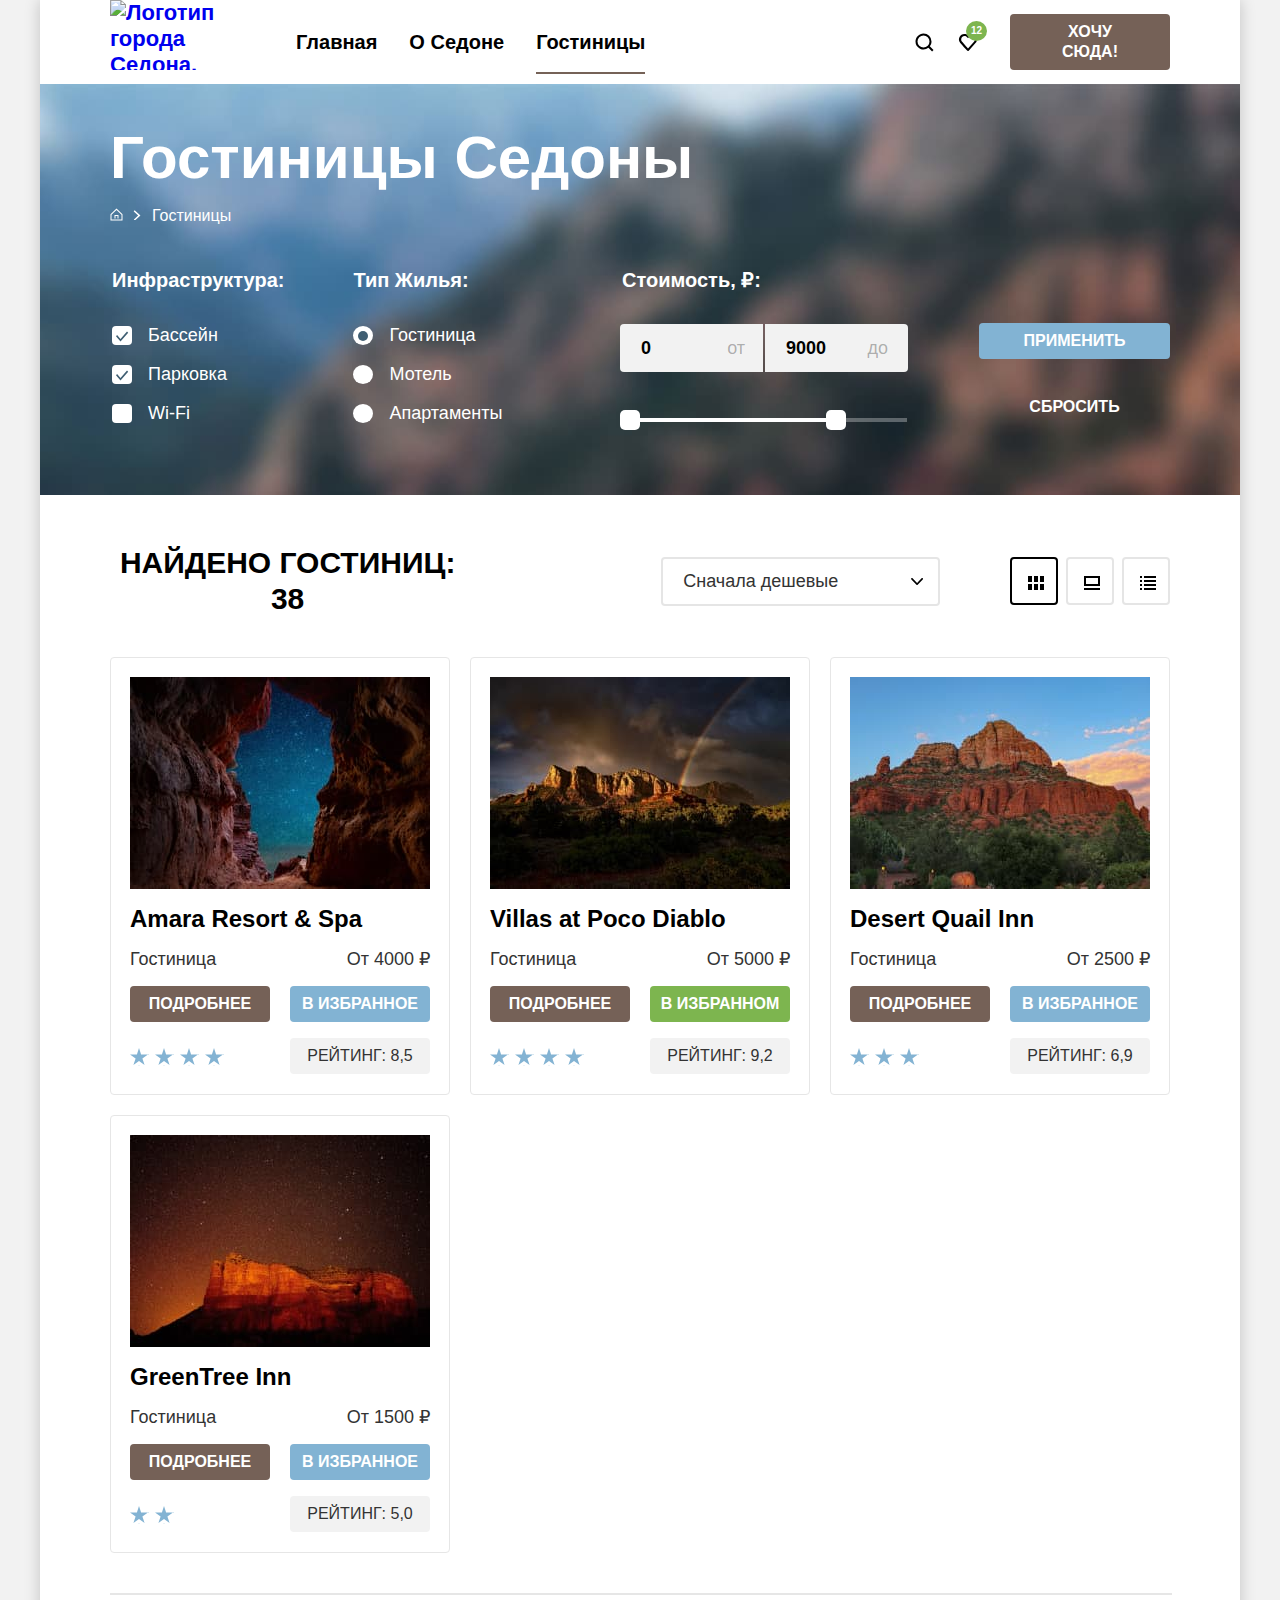
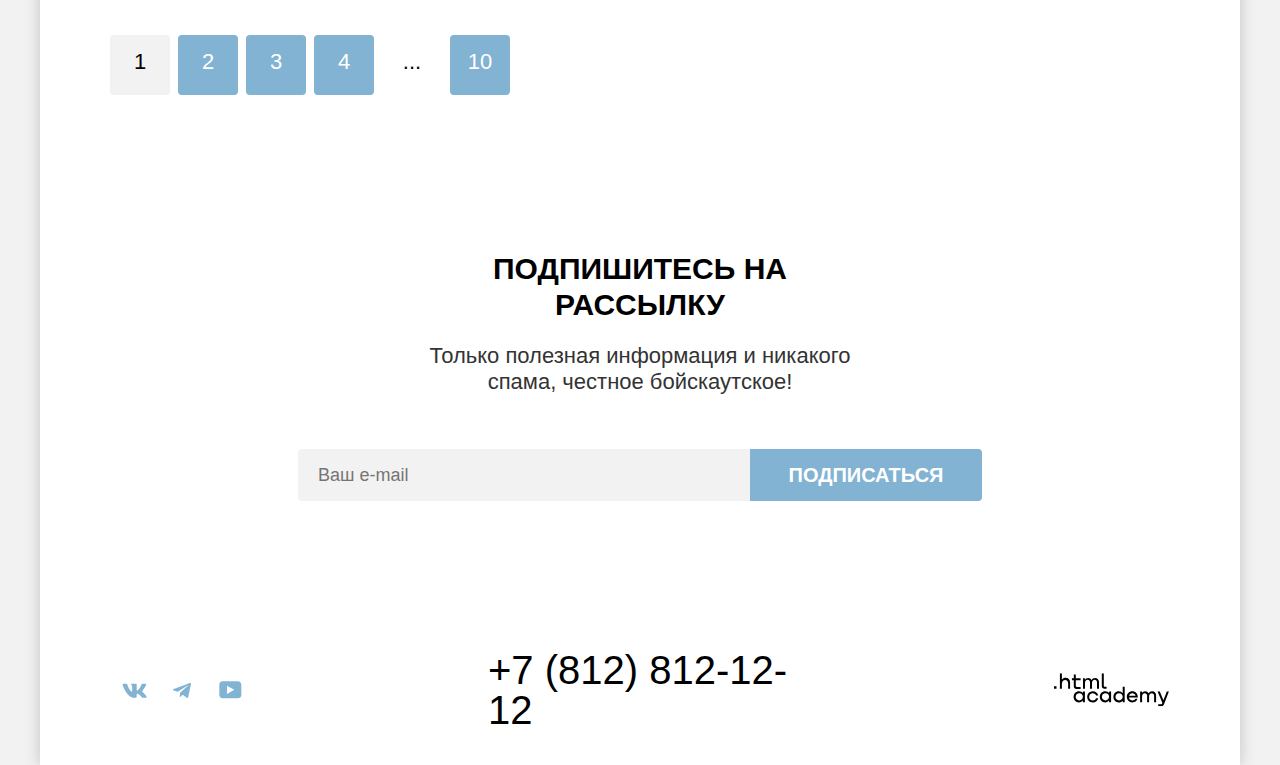
==== commit ea91938a: "Заменяет 4 слова на 3 в class" ====
--- a/catalog.html
+++ b/catalog.html
@@ -12,7 +12,7 @@
       <header class="header-main">
         <nav class="header-navigation">
           <a class="header-logo-link" href="index.html">
-            <img class="header-logo" width="140" height="70" src="images/header/logo-sedona2.svg"
+            <img class="header-logo" width="140" height="70" src="images/header/logo-sedona.svg"
               alt="Логотип города Седона.">
           </a>
           <ul class="header-navigation-list">
@@ -23,7 +23,7 @@
               <a class="header-navigation-link" href="#">О Седоне</a>
             </li>
             <li class="header-navigation-item">
-              <a class="header-navigation-link header-navigation-link-current" href="catalog.html">Гостиницы</a>
+              <a class="header-navigation-link navigation-link-current" href="catalog.html">Гостиницы</a>
             </li>
           </ul>
           <ul class="header-navigation-list header-navigation-user">
@@ -51,7 +51,7 @@
             <ol class="breadcrumbs">
               <li class="breadcrumbs-item">
                 <a class="breadcrumbs-link breadcrumbs-link-home" href="index.html">
-                  <svg xmlns="http://www.w3.org/2000/svg" aria-hidden="true" focusable="false" width="13" height="13"
+                  <svg aria-hidden="true" focusable="false" xmlns="http://www.w3.org/2000/svg" width="13" height="13"
                     fill="none" viewBox="0 0 13 13">
                     <path fill="#fff" d="m6.5.5-6 5.8v6.2h12V6.3L6.5.5Zm5 11h-10V6.7l5-4.8 5 4.8v4.8Z" />
                     <path fill="#fff" d="M4.5 10.5h1V8h2v2.5h1V7h-4v3.5Z" />
@@ -122,8 +122,8 @@
                 </fieldset>
               </div>
               <div class="catalog-filter-right">
-                <fieldset class="catalog-filter-group catalog-filter-price-group">
-                  <legend class="catalog-filter-title catalog-filter-title-price">Стоимость, ₽:</legend>
+                <fieldset class="catalog-filter-group filter-group-price">
+                  <legend class="catalog-filter-title filter-title-price">Стоимость, ₽:</legend>
                   <div class="range-label">
                     <label class="range-field-text">
                       <input class="range-input" type="number" name="price-min" min="0" value="0" placeholder="Цена">
@@ -145,8 +145,9 @@
                         </button>
                       </div>
                     </div>
+                  </div>
                 </fieldset>
-                <div class="catalog-filter-price-button">
+                <div class="filter-price-button">
                   <button class="button" type="submit">Применить</button>
                   <button class="button button-reset" type="reset">Сбросить</button>
                 </div>
@@ -162,18 +163,18 @@
               <option value="popular">Сначала популярные</option>
               <option value="expensive">Сначала дорогие</option>
             </select>
-            <ul class="type-button-results-list">
-              <li class="type-button-results-item type-button-results-item-selected">
+            <ul class="select-results-list">
+              <li class="select-results-item results-item-selected">
                 <a class="button-selected button-selected-icon" href="#">
                   <span class="visually-hidden">Показать карточки</span>
                 </a>
               </li>
-              <li class="type-button-results-item">
+              <li class="select-results-item">
                 <a class="button-selected" href="#">
                   <span class="visually-hidden">Показать во весь экран</span>
                 </a>
               </li>
-              <li class="type-button-results-item">
+              <li class="select-results-item">
                 <a class="button-selected button-selected-list" href="#">
                   <span class="visually-hidden">Показать список</span>
                 </a>
@@ -192,7 +193,7 @@
                 <span class="p-apartment type-apartament">Гостиница</span>
                 <span class="p-apartment apartment-price">От 4000 ₽</span>
                 <a class="button button-apartment-detail" href="#">Подробнее</a>
-                <button class="button button-apartment-for-select" type="button">В избранное</button>
+                <button class="button button-apartment-add" type="button">В избранное</button>
                 <span class="visually-hidden">Категория гостиницы 4 звезды</span>
                 <div class="apartment-category">
                   <span class="star"></span>
@@ -232,7 +233,7 @@
                 <span class="p-apartment type-apartament">Гостиница</span>
                 <span class="p-apartment apartment-price">От 2500 ₽</span>
                 <a class="button button-apartment-detail" href="#">Подробнее</a>
-                <button class="button button-apartment-for-select" type="button">В избранное</button>
+                <button class="button button-apartment-add" type="button">В избранное</button>
                 <span class="visually-hidden">Категория гостиницы 3 звезды</span>
                 <div class="apartment-category">
                   <span class="star"></span>
@@ -251,7 +252,7 @@
                 <span class="p-apartment type-apartament">Гостиница</span>
                 <span class="p-apartment apartment-price">От 1500 ₽</span>
                 <a class="button button-apartment-detail" href="#">Подробнее</a>
-                <button class="button button-apartment-for-select" type="button">В избранное</button>
+                <button class="button button-apartment-add" type="button">В избранное</button>
                 <span class="visually-hidden">Категория гостиницы 2 звезды</span>
                 <div class="apartment-category">
                   <span class="star"></span>
@@ -290,7 +291,7 @@
           <h2 class="section-title subscribe-main-title">Подпишитесь на рассылку</h2>
           <p class="annotation">Только полезная информация и никакого спама, честное бойскаутское!</p>
           <form class="subscribe-form" action="https://echo.htmlacademy.ru/" method="post">
-            <input class="subscribe-field" placeholder="Ваш e-mail" type="email" name="email" id="subscribe-email"
+            <input class="subscribe-field" type="email" name="email" id="subscribe-email" placeholder="Ваш e-mail"
               required>
             <button class="button button-subscribe" type="submit">Подписаться</button>
           </form>
--- a/styles/styles.css
+++ b/styles/styles.css
@@ -137,6 +137,7 @@
   display: block;
   width: 140px;
   margin: 0 30px -6px 70px;
+  cursor: pointer;
 }
 
 .header-logo {
@@ -157,7 +158,7 @@
   position: relative;
 }
 
-.header-navigation-link-current::after {
+.navigation-link-current::after {
   content: "";
   position: absolute;
   right: 16px;
@@ -189,8 +190,6 @@
 
 .navigation-badge {
   position: absolute;
-  display: block;
-  text-align: center;
   padding: 5px;
   border-radius: 50%;
   left: 20px;
@@ -199,7 +198,7 @@
   font-size: 10px;
   line-height: 10px;
   background-color: #7DB54F;
-  aspect-ratio: 1/1;
+  aspect-ratio: auto;
 }
 
 .button-header {
@@ -510,6 +509,7 @@
   font-size: 18px;
   line-height: 24px;
   background: #f2f2f2;
+  cursor: pointer;
 }
 
 .subscribe-field:not(:placeholder-shown) {
@@ -529,7 +529,6 @@
   color: #000000;
   outline: 2px solid #000000;
 }
-
 
 .subscribe-background {
   color: #ffffff;
@@ -588,7 +587,6 @@
   color: rgba(104, 162, 202, 0.3);
 }
 
-
 .footer-contacts {
   width: 720px;
   min-height: 50px;
@@ -604,7 +602,7 @@
   display: block;
   margin: 5px 194px 5px 198px;
   width: 333px;
-  height: 40px;
+  min-height: 40px;
 }
 
 a[href^="tel:"]:hover {
@@ -732,7 +730,7 @@
   padding: 0;
 }
 
-.catalog-filter-price-group {
+.filter-group-price {
   width: 288px;
   margin: 0 auto 0 0;
   padding: 0;
@@ -748,7 +746,7 @@
   margin-bottom: 32px;
 }
 
-.catalog-filter-price-button {
+.filter-price-button {
   padding: 0;
   margin: 0 0 0 auto;
   display: flex;
@@ -811,7 +809,7 @@
   opacity: 0.3;
 }
 
-.catalog-filter-title-price {
+.filter-title-price {
   margin-bottom: 32px;
 }
 
@@ -874,7 +872,6 @@
   font-weight: 400;
 }
 
-
 .range {
   display: flex;
   align-items: center;
@@ -922,13 +919,13 @@
   right: 61px;
 }
 
-.catalog-filter-price-button .button {
+.filter-price-button .button {
   padding: 8px 30px;
   min-width: 191px;
   margin-bottom: 30px;
 }
 
-.catalog-filter-price-button .button-reset {
+.filter-price-button .button-reset {
   padding: 8px 30px;
   align-self: end;
   width: 191px;
@@ -978,14 +975,14 @@
   align-items: center;
 }
 
-.type-button-results-list {
+.select-results-list {
   margin: 0;
   padding: 0;
   display: flex;
   list-style-type: none;
 }
 
-.type-button-results-item {
+.select-results-item {
   width: 48px;
   height: 48px;
   border: 2px solid #E5E5E5;
@@ -993,20 +990,20 @@
   box-sizing: border-box;
 }
 
-.type-button-results-item-selected {
+.results-item-selected {
   border-color: #000000;
 }
 
-.type-button-results-item:hover {
+.select-results-item:hover {
   border-color: #000000;
 }
 
-.type-button-results-item:focus {
+.select-results-item:focus {
   border-color: #68A2CA;
   outline: none;
 }
 
-.type-button-results-item:active {
+.select-results-item:active {
   border-color: #000000;
 }
 
@@ -1025,7 +1022,7 @@
   background-image: url("../images/catalog/catalog-view-icon.svg");
 }
 
-.type-button-results-item:not(:last-child) {
+.select-results-item:not(:last-child) {
   margin-right: 8px;
 }
 
@@ -1163,7 +1160,7 @@
   color: rgba(255, 255, 255, 0.3);
 }
 
-.button-apartment-for-select {
+.button-apartment-add {
   grid-area: 4/2/5/3;
   padding: 8px;
   justify-self: end;
@@ -1483,7 +1480,6 @@
   outline: none;
 }
 
-
 .modal-search-button {
   width: 577px;
   min-height: 60px;
@@ -1525,12 +1521,6 @@
   margin: 0;
 }
 
-/*.form-label-child {
-  margin: 12px 24px 12px 88px;
-  padding-right: 40px;
-  /*background: url("/images/index/modal/modal-i.svg") center right 5px no-repeat;*/
-
-
 .tooltip {
   position: absolute;
   margin-left: -6px;
@@ -1585,7 +1575,7 @@
 .form-label-icon {
   position: relative;
   padding-right: 40px;
-  margin: 12px 24px 12px 88px;
+  margin: 0 24px 0 88px;
 }
 
 .tooltip-text:after {
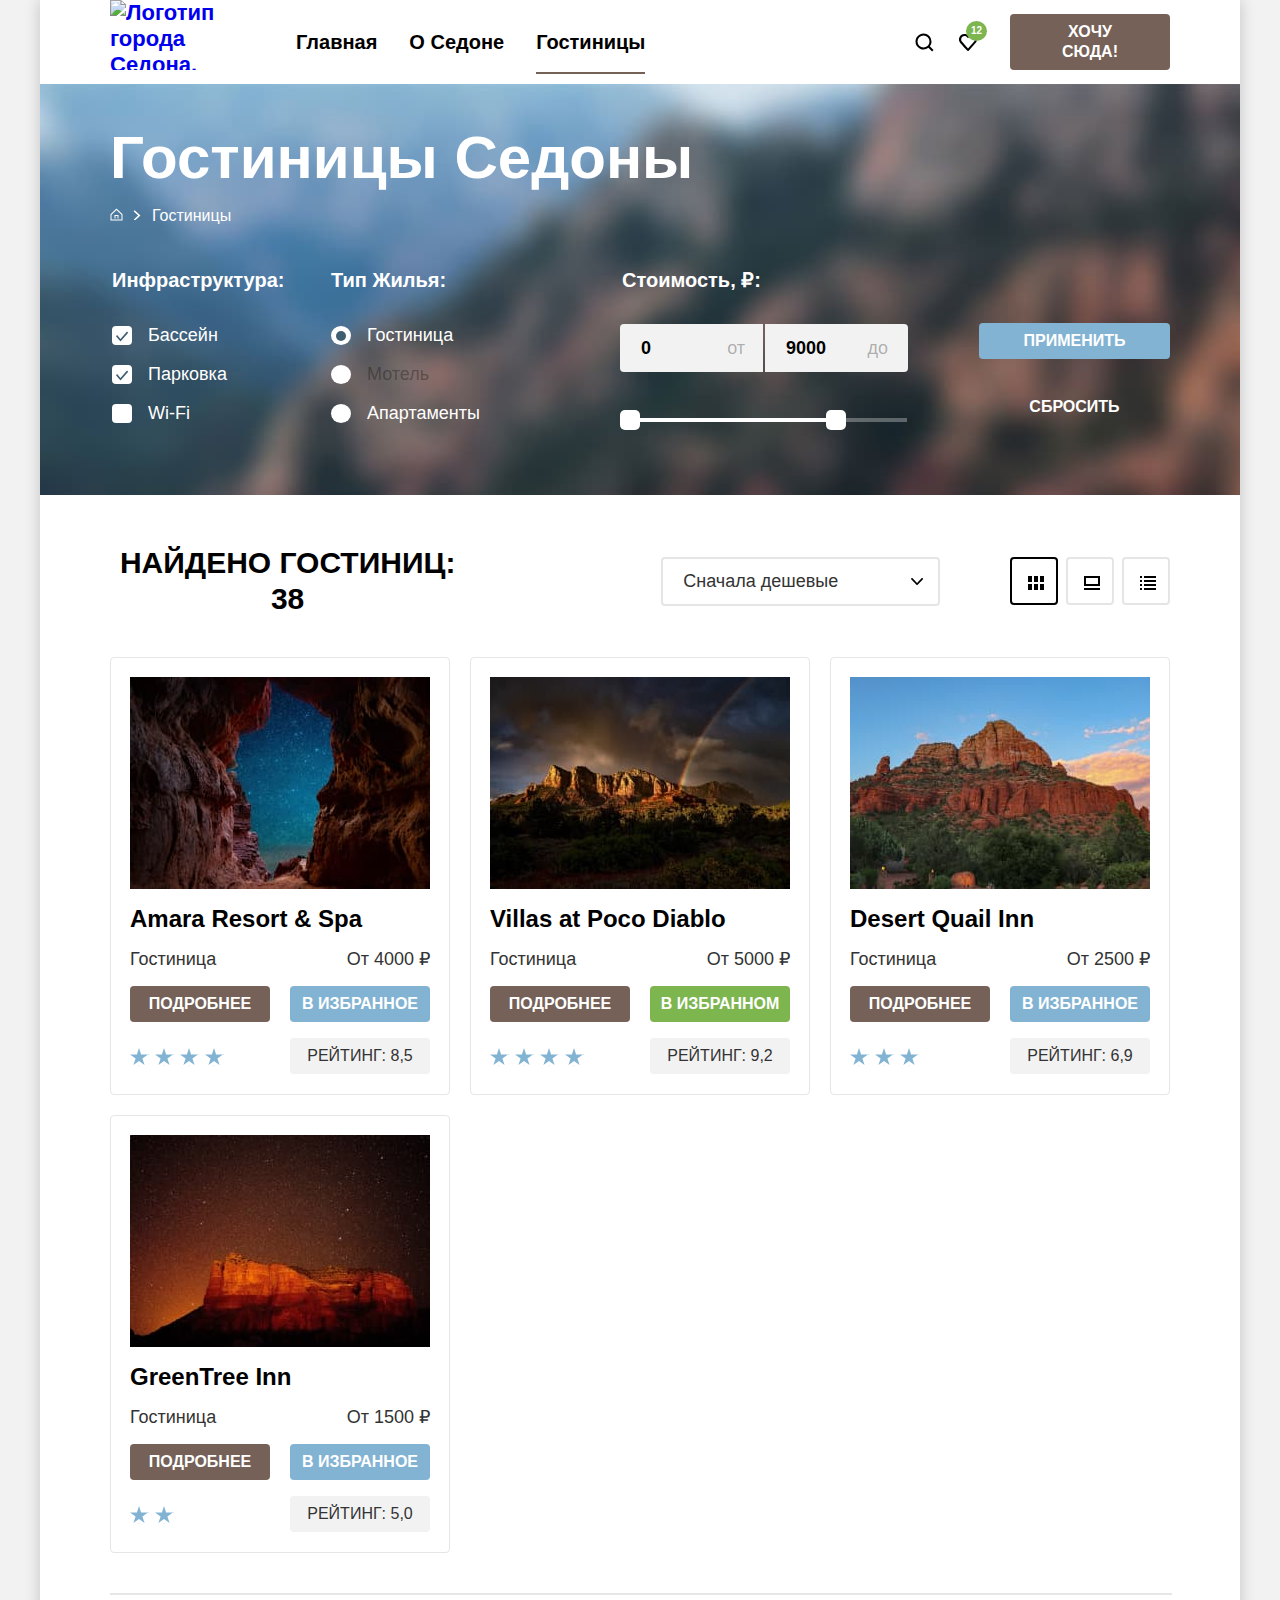
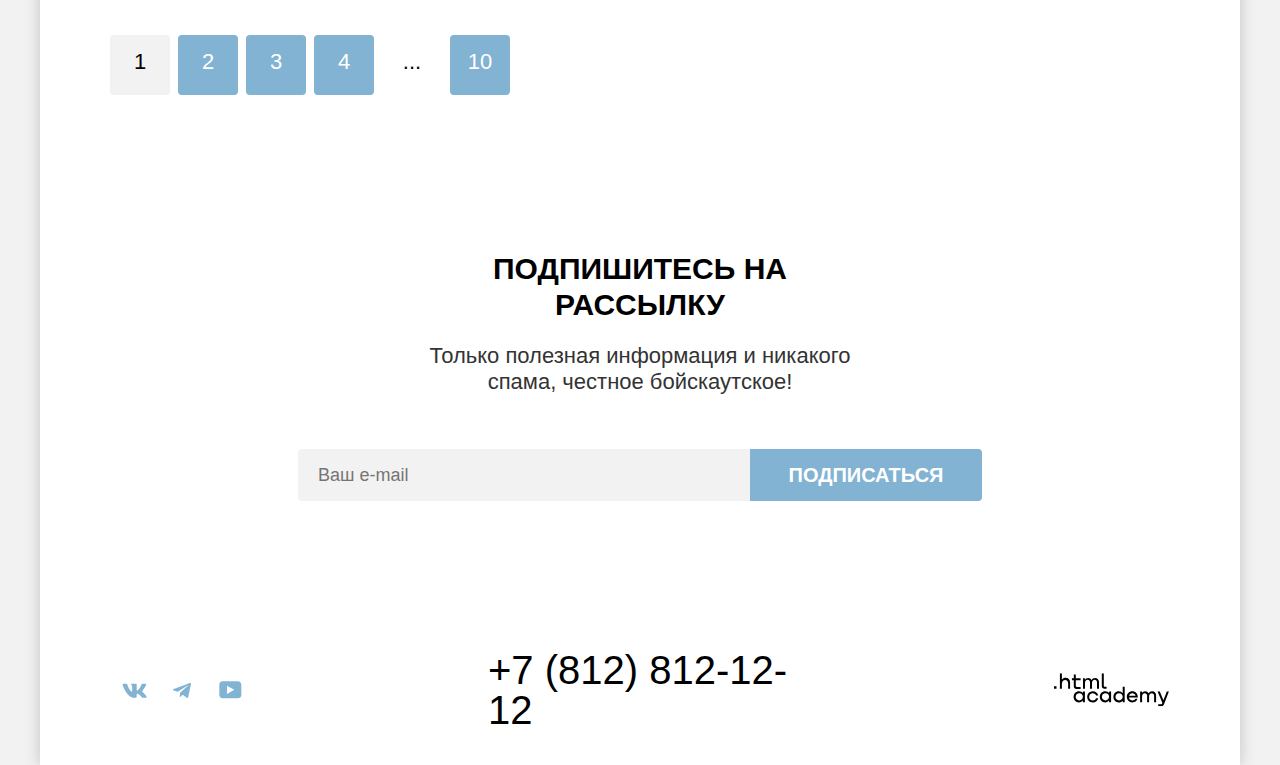
==== commit 624536d5: "Добавляет фавиконы" ====
--- a/catalog.html
+++ b/catalog.html
@@ -5,6 +5,8 @@
     <meta charset="utf-8">
     <title>Каталог</title>
     <link rel="stylesheet" href="styles/styles.css">
+    <link rel="icon" href="favicon.ico">
+    <link rel="icon" type="image/png" href="images/favicon.png">
   </head>
 
   <body>
@@ -39,7 +41,7 @@
               </a>
             </li>
             <li>
-              <button class="button button-header" type="submit">Хочу сюда!</button>
+              <a class="button button-header" href="#">Хочу сюда!</a>
             </li>
           </ul>
         </nav>
@@ -50,7 +52,7 @@
             <h1 class="inner-header-title">Гостиницы Седоны</h1>
             <ol class="breadcrumbs">
               <li class="breadcrumbs-item">
-                <a class="breadcrumbs-link breadcrumbs-link-home" href="index.html">
+                <a class="breadcrumbs-link" href="index.html">
                   <svg aria-hidden="true" focusable="false" xmlns="http://www.w3.org/2000/svg" width="13" height="13"
                     fill="none" viewBox="0 0 13 13">
                     <path fill="#fff" d="m6.5.5-6 5.8v6.2h12V6.3L6.5.5Zm5 11h-10V6.7l5-4.8 5 4.8v4.8Z" />
@@ -63,7 +65,7 @@
               </li>
             </ol>
           </header>
-          <section class="filter">
+          <section>
             <h2 class="visually-hidden">Выбор гостиниц по фильтрам</h2>
             <form class="catalog-filter" action="https://echo.htmlacademy.ru/" method="post">
               <div class="catalog-filter-left">
@@ -106,7 +108,8 @@
                     </li>
                     <li class="catalog-filter-item">
                       <label class="control">
-                        <input class="visually-hidden control-input" type="radio" name="house-type" value="motel">
+                        <input class="visually-hidden control-input" type="radio" name="house-type" value="motel"
+                          disabled>
                         <span class="control-mark"></span>
                         <span class="control-label">Мотель</span>
                       </label>
@@ -126,21 +129,23 @@
                   <legend class="catalog-filter-title filter-title-price">Стоимость, ₽:</legend>
                   <div class="range-label">
                     <label class="range-field-text">
-                      <input class="range-input" type="number" name="price-min" min="0" value="0" placeholder="Цена">
+                      <input class="range-input" type="number" name="price-min" min="0" value="0" placeholder="Цена"
+                        required>
                       <span>от</span>
                     </label>
                     <label class="range-field-text">
-                      <input class="range-input" type="number" name="price-max" value="9000" placeholder="Цена">
+                      <input class="range-input" type="number" name="price-max" value="9000" placeholder="Цена"
+                        required>
                       <span>до</span>
                     </label>
                   </div>
                   <div class="range">
                     <div class="range-scale">
                       <div class="range-bar">
-                        <button class="range-toggle toggle-min">
+                        <button class="range-toggle" type="button">
                           <span class="visually-hidden">Изменить минимальную цену.</span>
                         </button>
-                        <button class="range-toggle toggle-max">
+                        <button class="range-toggle toggle-max" type="button">
                           <span class="visually-hidden">Изменить максимальную цену.</span>
                         </button>
                       </div>
@@ -181,87 +186,85 @@
               </li>
             </ul>
           </div>
-          <div class="catalog-content">
-            <ol class="catalog-list">
-              <li class="catalog-item">
-                <a class="catalog-link" href="#">
-                  <img class="catalog-item-image" width="300" height="212" src="images/catalog/hotels/hotel-1.jpg"
-                    alt="Звездное небо из пещеры."></a>
-                <a class="catalog-link-title" href="#">
-                  <h3 class="catalog-title">Amara Resort & Spa</h3>
-                </a>
-                <span class="p-apartment type-apartament">Гостиница</span>
-                <span class="p-apartment apartment-price">От 4000 ₽</span>
-                <a class="button button-apartment-detail" href="#">Подробнее</a>
-                <button class="button button-apartment-add" type="button">В избранное</button>
-                <span class="visually-hidden">Категория гостиницы 4 звезды</span>
-                <div class="apartment-category">
-                  <span class="star"></span>
-                  <span class="star"></span>
-                  <span class="star"></span>
-                  <span class="star"></span>
-                </div>
-                <p class="button-apartment-rating">Рейтинг: 8,5</p>
-              </li>
-              <li class="catalog-item">
-                <a class="catalog-link" href="#">
-                  <img class="catalog-item-image" width="300" height="212" src="images/catalog/hotels/hotel-2.jpg"
-                    alt="Кафедральная гора Седоны."></a>
-                <a class="catalog-link-title" href="#">
-                  <h3 class="catalog-title">Villas at Poco Diablo</h3>
-                </a>
-                <span class="p-apartment type-apartament">Гостиница</span>
-                <span class="p-apartment apartment-price">От 5000 ₽</span>
-                <a class="button button-apartment-detail" href="#">Подробнее</a>
-                <button class="button button-apartment-selected" type="button">В избранном</button>
-                <span class="visually-hidden">Категория гостиницы 4 звезды</span>
-                <div class="apartment-category">
-                  <span class="star"></span>
-                  <span class="star"></span>
-                  <span class="star"></span>
-                  <span class="star"></span>
-                </div>
-                <p class="button-apartment-rating">Рейтинг: 9,2</p>
-              </li>
-              <li class="catalog-item">
-                <a class="catalog-link" href="#">
-                  <img class="catalog-item-image" width="300" height="212" src="images/catalog/hotels/hotel-3.jpg"
-                    alt="Пейзаж Аризоны."></a>
-                <a class="catalog-link-title" href="#">
-                  <h3 class="catalog-title">Desert Quail Inn</h3>
-                </a>
-                <span class="p-apartment type-apartament">Гостиница</span>
-                <span class="p-apartment apartment-price">От 2500 ₽</span>
-                <a class="button button-apartment-detail" href="#">Подробнее</a>
-                <button class="button button-apartment-add" type="button">В избранное</button>
-                <span class="visually-hidden">Категория гостиницы 3 звезды</span>
-                <div class="apartment-category">
-                  <span class="star"></span>
-                  <span class="star"></span>
-                  <span class="star"></span>
-                </div>
-                <p class="button-apartment-rating">Рейтинг: 6,9</p>
-              </li>
-              <li class="catalog-item">
-                <a class="catalog-link" href="#">
-                  <img class="catalog-item-image" width="300" height="212" src="images/catalog/hotels/hotel-4.jpg"
-                    alt="Ночные красные скалы."></a>
-                <a class="catalog-link-title" href="#">
-                  <h3 class="catalog-title">GreenTree Inn</h3>
-                </a>
-                <span class="p-apartment type-apartament">Гостиница</span>
-                <span class="p-apartment apartment-price">От 1500 ₽</span>
-                <a class="button button-apartment-detail" href="#">Подробнее</a>
-                <button class="button button-apartment-add" type="button">В избранное</button>
-                <span class="visually-hidden">Категория гостиницы 2 звезды</span>
-                <div class="apartment-category">
-                  <span class="star"></span>
-                  <span class="star"></span>
-                </div>
-                <p class="button-apartment-rating">Рейтинг: 5,0</p>
-              </li>
-            </ol>
-          </div>
+          <ol class="catalog-list">
+            <li class="catalog-item">
+              <a class="catalog-link" href="#">
+                <img class="catalog-item-image" width="300" height="212" src="images/catalog/hotels/hotel-1.jpg"
+                  alt="Звездное небо из пещеры."></a>
+              <a class="catalog-link-title" href="#">
+                <h3 class="catalog-title">Amara Resort & Spa</h3>
+              </a>
+              <span class="p-apartment type-apartament">Гостиница</span>
+              <span class="p-apartment apartment-price">От 4000 ₽</span>
+              <a class="button button-apartment-detail" href="#">Подробнее</a>
+              <button class="button button-apartment-add" type="button">В избранное</button>
+              <span class="visually-hidden">Категория гостиницы 4 звезды</span>
+              <div class="apartment-category">
+                <span class="star"></span>
+                <span class="star"></span>
+                <span class="star"></span>
+                <span class="star"></span>
+              </div>
+              <p class="button-apartment-rating">Рейтинг: 8,5</p>
+            </li>
+            <li class="catalog-item">
+              <a class="catalog-link" href="#">
+                <img class="catalog-item-image" width="300" height="212" src="images/catalog/hotels/hotel-2.jpg"
+                  alt="Кафедральная гора Седоны."></a>
+              <a class="catalog-link-title" href="#">
+                <h3 class="catalog-title">Villas at Poco Diablo</h3>
+              </a>
+              <span class="p-apartment type-apartament">Гостиница</span>
+              <span class="p-apartment apartment-price">От 5000 ₽</span>
+              <a class="button button-apartment-detail" href="#">Подробнее</a>
+              <button class="button button-apartment-selected" type="button">В избранном</button>
+              <span class="visually-hidden">Категория гостиницы 4 звезды</span>
+              <div class="apartment-category">
+                <span class="star"></span>
+                <span class="star"></span>
+                <span class="star"></span>
+                <span class="star"></span>
+              </div>
+              <p class="button-apartment-rating">Рейтинг: 9,2</p>
+            </li>
+            <li class="catalog-item">
+              <a class="catalog-link" href="#">
+                <img class="catalog-item-image" width="300" height="212" src="images/catalog/hotels/hotel-3.jpg"
+                  alt="Пейзаж Аризоны."></a>
+              <a class="catalog-link-title" href="#">
+                <h3 class="catalog-title">Desert Quail Inn</h3>
+              </a>
+              <span class="p-apartment type-apartament">Гостиница</span>
+              <span class="p-apartment apartment-price">От 2500 ₽</span>
+              <a class="button button-apartment-detail" href="#">Подробнее</a>
+              <button class="button button-apartment-add" type="button">В избранное</button>
+              <span class="visually-hidden">Категория гостиницы 3 звезды</span>
+              <div class="apartment-category">
+                <span class="star"></span>
+                <span class="star"></span>
+                <span class="star"></span>
+              </div>
+              <p class="button-apartment-rating">Рейтинг: 6,9</p>
+            </li>
+            <li class="catalog-item">
+              <a class="catalog-link" href="#">
+                <img class="catalog-item-image" width="300" height="212" src="images/catalog/hotels/hotel-4.jpg"
+                  alt="Ночные красные скалы."></a>
+              <a class="catalog-link-title" href="#">
+                <h3 class="catalog-title">GreenTree Inn</h3>
+              </a>
+              <span class="p-apartment type-apartament">Гостиница</span>
+              <span class="p-apartment apartment-price">От 1500 ₽</span>
+              <a class="button button-apartment-detail" href="#">Подробнее</a>
+              <button class="button button-apartment-add" type="button">В избранное</button>
+              <span class="visually-hidden">Категория гостиницы 2 звезды</span>
+              <div class="apartment-category">
+                <span class="star"></span>
+                <span class="star"></span>
+              </div>
+              <p class="button-apartment-rating">Рейтинг: 5,0</p>
+            </li>
+          </ol>
           <div class="pagination-frame">
             <span class="visually-hidden">Выбор страницы выдачи</span>
             <ul class="pagination">
@@ -338,7 +341,7 @@
           </section>
           <section class="footer-contacts">
             <h3 class="visually-hidden">Телефон компании</h3>
-            <a class="contacts-phone" href="tel:+78121212">+7 (812) 812-12-12</a>
+            <a href="tel:+78121212">+7 (812) 812-12-12</a>
           </section>
           <section class="footer-logo">
             <h3 class="visually-hidden">Сайт компании</h3>
@@ -369,6 +372,91 @@
       </footer>
 
     </div>
+    <div class="modal-container modal-container-close">
+
+      <div class="modal">
+        <button class="modal-close-button" type="button">
+          <span class="visually-hidden">Закрыть</span>
+          <svg aria-hidden="true" focusable="false" width="15" height="15" viewBox="0 0 15 15"
+            xmlns="http://www.w3.org/2000/svg">
+            <path
+              d="M14.49 1.783 13.199.49 7.49 6.198 1.783.491.49 1.783 6.198 7.49.49 13.198l1.293 1.293L7.49 8.783l5.708 5.708 1.293-1.293-5.708-5.707 5.708-5.708Z"
+              fill="currentColor" />
+          </svg>
+        </button>
+        <section class="modal-content">
+          <h2 class="modal-title">Поиск гостиницы в Седоне</h2>
+          <form class="search-form" action="https://echo.htmlacademy.ru/" method="post">
+
+            <p class="field-group">
+              <label class="form-label" for="check-in-date">Дата заезда:</label>
+              <input class="form-field" type="text" id="check-in-date" name="check-in-date" value="27 апреля 2020"
+                placeholder="Укажите дату" required>
+            </p>
+            <p class="modal-message modal-message-error">Мы не можем отправить вас в прошлое.</p>
+            <p class="field-group">
+              <label class="form-label" for="check-out-date">Дата выезда:</label>
+              <input class="form-field" type="text" id="check-out-date" name="check-out-date" value="1 сентября 2023"
+                placeholder="Укажите дату" required>
+            </p>
+            <p class="modal-message">На эти даты есть свободные номера. Пока есть.</p>
+
+            <div class="field-group field-group-adults">
+              <div class="adults">
+                <label class="form-label form-label-adults" for="adults">Взрослые:</label>
+                <button class="button-plus" type="button">
+                  <svg aria-hidden="true" focusable="false" width="20" height="20" viewBox="0 0 20 20" fill="none"
+                    xmlns="http://www.w3.org/2000/svg">
+                    <path d="M3 9v2h14V9H3Z" fill="currentColor" />
+                  </svg>
+                </button>
+                <input class="adults-field" type="number" id="adults" name="adults" value="2" placeholder="0" required>
+                <button class="button-plus" type="button">
+                  <svg aria-hidden="true" focusable="false" width="20" height="20" viewBox="0 0 20 20"
+                    xmlns="http://www.w3.org/2000/svg">
+                    <path d="M17 9h-6V3H9v6H3v2h6v6h2v-6h6V9Z" fill="currentColor" />
+                  </svg>
+                </button>
+              </div>
+              <div class="child">
+                <span class="form-label form-label-icon">
+                  <label class="form-label" for="child">Дети:</label>
+                  <span class="tooltip">
+                    <button class="tooltip-toggle" type="button" aria-labelledby="tooltip-label-date">
+                      <svg class="tooltip-icon" aria-hidden="true" focusable="false" width="26" height="26"
+                        viewBox="0 0 26 26" fill="none" xmlns="http://www.w3.org/2000/svg">
+                        <circle cx="13" cy="13" r="13" fill="#83B3D3"></circle>
+                        <path fill-rule="evenodd" clip-rule="evenodd" d="M12 7h2v2h-2V7Zm2 12h-2v-9h2v9Z" fill="#fff">
+                        </path>
+                      </svg>
+                    </button>
+                    <span class="tooltip-text" role="tooltip" id="tooltip-label-date">
+                      Укажите количество детей, которые будут с вами, возраст которых от 6 до 18 лет. Дети до 6 лет
+                      размещаются бесплатно.</span>
+                  </span>
+                </span>
+                <button class="button-plus" type="button">
+                  <svg aria-hidden="true" focusable="false" width="20" height="20" viewBox="0 0 20 20"
+                    xmlns="http://www.w3.org/2000/svg">
+                    <path d="M3 9v2h14V9H3Z" fill="currentColor" />
+                  </svg>
+                </button>
+                <input class="adults-field" type="number" id="child" name="child" value="2" placeholder="0" required>
+                <button class="button-plus" type="button">
+                  <svg aria-hidden="true" focusable="false" width="20" height="20" viewBox="0 0 20 20"
+                    xmlns="http://www.w3.org/2000/svg">
+                    <path d="M17 9h-6V3H9v6H3v2h6v6h2v-6h6V9Z" fill="currentColor" />
+                  </svg>
+                </button>
+              </div>
+            </div>
+            <button class="button modal-search-button" type="button">Найти</button>
+          </form>
+        </section>
+
+      </div>
+    </div>
+
   </body>
 
 </html>
--- a/styles/styles.css
+++ b/styles/styles.css
@@ -38,7 +38,7 @@
   font-size: 22px;
   line-height: 26px;
   color: #000000;
-  background-color: #F2F2F2;
+  background-color: #f2f2f2;
   height: 100%;
 }
 
@@ -47,90 +47,90 @@
   flex-direction: column;
   min-height: 100%;
   width: 1200px;
+  margin: 0 auto;
   color: #000000;
   background-color: #ffffff;
-  margin: 0 auto;
   box-shadow: 0 0 15px rgba(0, 0, 0, 0.2);
 }
 
 .section-title {
+  padding: 0;
+  margin: 0;
   font-weight: 700;
   font-size: 30px;
   line-height: 36px;
   text-align: center;
   text-transform: uppercase;
-  padding: 0;
-  margin: 0;
 }
 
 .annotation {
+  padding: 0;
   color: #333333;
   text-align: center;
-  padding: 0;
 }
 
 .button {
   display: block;
+  min-width: 140px;
+  min-height: 36px;
   font-family: inherit;
   font-size: 16px;
   line-height: 20px;
   font-weight: 700;
   text-align: center;
   color: #ffffff;
-  background-color: #82B3D3;
+  background-color: #82b3d3;
   text-decoration: none;
   text-transform: uppercase;
   border: none;
   border-radius: 4px;
-  min-width: 140px;
-  min-height: 36px;
   box-sizing: border-box;
   cursor: pointer;
 }
 
-.button:hover {
-  background: #68A2CA;
-}
-
+.button:hover,
 .button:focus {
-  background: #68A2CA;
+  background: #68a2ca;
 }
 
 .button:active {
   color: rgba(255, 255, 255, 0.3);
 }
 
-.button:disabled {
-  color: #FFFFFF;
-  background: #E5E5E5;
+.button:disabled,
+input:disabled {
+  color: #ffffff;
+  background: #e5e5e5;
   cursor: default;
 }
 
 /*HEADER*/
+.header-main {
+  width: 1200px;
+}
+
 .header-navigation {
-  font-weight: 700;
-  display: flex;
-  width: 1200px;
+  position: relative;
+  display: flex;
   margin: 0 auto;
   align-items: center;
-  position: relative;
+  font-weight: 700;
 }
 
 .header-navigation-list {
-  margin: 0;
-  padding: 0;
-  list-style-type: none;
   display: flex;
   flex-wrap: wrap;
   width: 465px;
+  margin: 0;
+  padding: 0;
+  list-style-type: none;
 }
 
 .header-navigation-user {
-  max-width: 350px;
-  margin-left: auto;
-  margin-right: 70px;
   justify-content: flex-end;
   align-items: center;
+  max-width: 350px;
+  margin: 0 70px auto auto;
 }
 
 .header-logo-link {
@@ -141,12 +141,13 @@
 }
 
 .header-logo {
-  display: block;
   position: absolute;
   top: 0;
+  display: block;
 }
 
 .header-navigation-link {
+  position: relative;
   display: block;
   padding: 20px 16px;
   font-size: 20px;
@@ -155,7 +156,6 @@
   color: #000000;
   text-decoration: none;
   text-transform: capitalize;
-  position: relative;
 }
 
 .navigation-link-current::after {
@@ -176,13 +176,13 @@
   box-sizing: border-box;
 }
 
-.header-navigation-user .header-navigation-item:nth-child(1) .header-navigation-link {
+.header-navigation-user .header-navigation-item:nth-child(1) {
   background-image: url("../images/header/search.svg");
   background-repeat: no-repeat;
   background-position: center;
 }
 
-.header-navigation-user .header-navigation-item:nth-child(2) .header-navigation-link {
+.header-navigation-user .header-navigation-item:nth-child(2) {
   background-image: url("../images/header/favourites.svg");
   background-repeat: no-repeat;
   background-position: center;
@@ -190,22 +190,24 @@
 
 .navigation-badge {
   position: absolute;
-  padding: 5px;
-  border-radius: 50%;
   left: 20px;
   top: 11px;
+  padding: 5px;
   color: #ffffff;
   font-size: 10px;
   line-height: 10px;
-  background-color: #7DB54F;
+  border-radius: 50%;
+  background-color: #7db54f;
   aspect-ratio: auto;
 }
 
 .button-header {
-  background-color: #756157;
   width: 160px;
   margin: 14px 0 14px 20px;
   padding: 8px 34px;
+  font-family: inherit;
+  color: #ffffff;
+  background-color: #756157;
   border: 0;
 }
 
@@ -228,14 +230,20 @@
   margin: 0 auto;
 }
 
+.main-inner {
+  flex-grow: 1;
+  width: 1200px;
+  margin: 0 auto;
+}
+
 /*HERO*/
 .hero {
+  display: block;
+  padding: 51px 371px 77px 371px;
+  text-align: center;
   color: #ffffff;
   background: url("../images/index/background-hero-divider.svg") bottom/100% auto no-repeat,
-    #3F5E72 url("../images/index/hero-background.jpg") top/100% auto no-repeat;
-  display: block;
-  text-align: center;
-  padding: 51px 371px 77px 371px;
+    #3f5e72 url("../images/index/hero-background.jpg") top/100% auto no-repeat;
 }
 
 /*ADVANTAGES*/
@@ -255,19 +263,19 @@
 }
 
 .advantages-list {
+  display: flex;
+  flex-wrap: wrap;
+  margin: 0;
+  padding: 0;
   text-align: center;
   list-style-type: none;
-  margin: 0;
-  padding: 0;
-  display: flex;
-  flex-wrap: wrap;
 }
 
 .advantages-item {
-  color: #ffffff;
-  background-color: #82B3D3;
   width: 1200px;
   min-height: 385px;
+  color: #ffffff;
+  background-color: #82b3d3;
 }
 
 .advantages-big-item {
@@ -291,10 +299,10 @@
   display: flex;
   flex-direction: column;
   justify-content: space-between;
-  color: #000000;
-  background-color: rgba(131, 179, 211, 0.12);
   width: 400px;
   padding: 112px 85px;
+  color: #000000;
+  background-color: rgba(131, 179, 211, 0.12);
   box-sizing: border-box;
 }
 
@@ -302,30 +310,29 @@
   display: flex;
   flex-direction: column;
   justify-content: space-between;
+  width: 400px;
+  padding: 112px 84px;
   color: #000000;
   background-color: rgba(131, 179, 211, 0.2);
-  width: 400px;
-  padding: 112px 85px;
   box-sizing: border-box;
 }
 
 .advantages-subtitle {
+  margin: 0 auto;
+  width: 175px;
   font-weight: 700;
   font-size: 24px;
   line-height: 28px;
   text-transform: uppercase;
-  margin: 0 0 62px;
-  position: relative;
 }
 
 .advantages-subtitle::after {
   content: "";
-  position: absolute;
+  display: block;
+  width: 60px;
   height: 2px;
+  margin: 30px auto;
   background-color: rgba(255, 255, 255, 0.3);
-  width: 60px;
-  top: 86px;
-  right: 85px;
 }
 
 .advantages-subtitle-dark::after {
@@ -333,9 +340,9 @@
 }
 
 .advantages-description {
+  margin: 0;
   font-size: 18px;
   line-height: 21px;
-  margin: 0;
 }
 
 .advantages-description-dark {
@@ -359,30 +366,24 @@
 }
 
 .service-list {
-  margin: 0;
-  padding: 0;
   display: flex;
   flex-wrap: wrap;
+  margin: 0;
+  padding: 0;
   text-align: center;
   list-style-type: none;
   text-transform: uppercase;
 }
 
 .service-item {
+  display: flex;
+  flex-direction: column;
+  justify-content: flex-start;
   width: 400px;
   min-height: 385px;
+  padding: 81px 85px;
   background-color: rgba(131, 179, 211, 0.12);
-  padding: 81px 85px;
   box-sizing: border-box;
-  display: flex;
-  flex-direction: column;
-  justify-content: flex-end;
-}
-
-.service-image {
-  width: 75px;
-  height: 75px;
-  margin-bottom: 30px;
 }
 
 .service-subtitle {
@@ -393,10 +394,10 @@
 .service-subtitle::before {
   content: "";
   display: block;
-  background: url("../images/index/service/service-home.svg") no-repeat;
   width: 75px;
   height: 72px;
-  margin: 0 77px 30px;
+  margin: 0 auto 30px;
+  background: url("../images/index/service/service-home.svg") no-repeat;
 }
 
 .service-subtitle-food::before {
@@ -404,8 +405,8 @@
 }
 
 .service-subtitle-gift::before {
+  height: 77px;
   background: url("../images/index/service/service-gift.svg") no-repeat;
-  height: 77px;
 }
 
 .service-item-food {
@@ -441,18 +442,15 @@
 }
 
 .button-search-hotel {
+  width: 376px;
+  margin: 0 108px;
+  min-height: 52px;
   font-size: 20px;
   line-height: 36px;
-  width: 376px;
-  min-height: 52px;
   background-color: #756157;
-  margin: 0 108px;
-}
-
-.button-search-hotel:hover {
-  background: #615048;
-}
-
+}
+
+.button-search-hotel:hover,
 .button-search-hotel:focus {
   background: #615048;
 }
@@ -465,8 +463,8 @@
 .subscribe {
   display: flex;
   flex-direction: column;
+  width: 684px;
   padding: 96px 258px 104px;
-  width: 684px;
   margin: 0 auto;
   align-items: center;
 }
@@ -477,38 +475,38 @@
 }
 
 .subscribe .annotation {
+  width: 475px;
   margin: 0 105px 54px;
   padding: 0;
-  width: 475px;
 }
 
 .button-subscribe {
+  width: 232px;
+  min-height: 52px;
   font-size: 20px;
   line-height: 36px;
-  width: 232px;
-  min-height: 52px;
   border-radius: 0 4px 4px 0;
 }
 
 .subscribe-form {
   display: flex;
+  width: 684px;
   margin: auto 0 0;
   border: none;
-  width: 684px;
 }
 
 .subscribe-field {
   flex-grow: 1;
   margin: 0;
   padding: 14px 20px;
-  border: none;
-  border-radius: 4px 0 0 4px;
   font-family: inherit;
-  color: rgba(0, 0, 0, 0.6);
   font-weight: 400;
   font-size: 18px;
   line-height: 24px;
+  color: rgba(0, 0, 0, 0.6);
   background: #f2f2f2;
+  border: none;
+  border-radius: 4px 0 0 4px;
   cursor: pointer;
 }
 
@@ -522,7 +520,7 @@
 
 .subscribe-field:focus-visible {
   background-color: #e6e6e6;
-  outline: 3px solid #83B3D3;
+  outline: 3px solid #83b3d3;
 }
 
 .subscribe-field:focus:not(:placeholder-shown) {
@@ -532,7 +530,7 @@
 
 .subscribe-background {
   color: #ffffff;
-  background: #3F5E72 url("../images/index/subscribe-background.jpg") center/cover no-repeat;
+  background: #3f5e72 url("../images/index/subscribe-background.jpg") center/cover no-repeat;
 }
 
 .subscribe-background-annotation {
@@ -545,11 +543,11 @@
 }
 
 .page-footer-container {
+  display: flex;
+  justify-content: space-between;
+  align-items: center;
   width: 1060px;
   margin: 0 auto;
-  display: flex;
-  justify-content: space-between;
-  align-items: center;
 }
 
 .footer-social {
@@ -572,15 +570,15 @@
   height: 40px;
   padding: 0 10px;
   box-sizing: border-box;
-  color: #83B3D3;
+  color: #83b3d3;
 }
 
 .footer-social-link:hover {
-  color: #68A2CA;
+  color: #68a2ca;
 }
 
 .footer-social-link:focus {
-  color: #68A2CA;
+  color: #68a2ca;
 }
 
 .footer-social-link:active {
@@ -593,22 +591,20 @@
 }
 
 a[href^="tel:"] {
+
+  display: block;
+  width: 333px;
+  min-height: 40px;
+  margin: 5px 194px 5px 198px;
   font-family: "PT Sans", "Arial", sans-serif;
-  color: #000000;
   font-size: 40px;
   line-height: 40px;
+  color: #000000;
   text-decoration: none;
   text-transform: uppercase;
-  display: block;
-  margin: 5px 194px 5px 198px;
-  width: 333px;
-  min-height: 40px;
-}
-
-a[href^="tel:"]:hover {
-  color: #756157;
-}
-
+}
+
+a[href^="tel:"]:hover,
 a[href^="tel:"]:focus {
   color: #756157;
 }
@@ -628,10 +624,7 @@
   color: #000000;
 }
 
-.footer-logo-link:hover {
-  color: #756157;
-}
-
+.footer-logo-link:hover,
 .footer-logo-link:focus {
   color: #756157;
 }
@@ -647,13 +640,13 @@
 /*CATALOG-PAGE*/
 /*INNER_HEADER*/
 .filter-wrapper {
-  color: #ffffff;
-  background: #3F5E72 url("../images/catalog/filter-background.jpg") center/cover no-repeat;
+  display: flex;
+  flex-direction: column;
+  align-items: flex-start;
   width: 1060px;
   padding: 35px 70px 70px;
-  display: flex;
-  flex-direction: column;
-  align-items: flex-start;
+  color: #ffffff;
+  background: #3f5e72 url("../images/catalog/filter-background.jpg") center/cover no-repeat;
 }
 
 .inner-header {
@@ -668,12 +661,12 @@
 }
 
 .breadcrumbs {
-  list-style-type: none;
-  display: flex;
-  margin: 8px 0 0;
-  padding: 0;
+  display: flex;
   justify-content: start;
   align-items: center;
+  margin: 8px 0 0;
+  padding: 0;
+  list-style-type: none;
 }
 
 .breadcrumbs-item {
@@ -684,15 +677,15 @@
   content: "";
   display: block;
   margin: 5px 10px;
-  background: url("../images/catalog/breadcrubs-tick.svg") no-repeat;
   width: 9px;
   height: 10px;
+  background: url("../images/catalog/breadcrubs-tick.svg") no-repeat;
 }
 
 .breadcrumbs-link {
-  color: inherit;
   font-size: 16px;
   line-height: 21px;
+  color: inherit;
   text-decoration: none;
 }
 
@@ -713,45 +706,46 @@
 }
 
 .catalog-filter-left {
+  display: flex;
   margin-right: auto;
-  display: flex;
 }
 
 .catalog-filter-right {
+  display: flex;
+  justify-content: space-between;
   width: 550px;
   margin-left: auto;
-  display: flex;
-  justify-content: space-between;
 }
 
 .catalog-filter-group {
+  margin: 0 65px 0 0;
+  padding: 0;
   border: none;
-  margin: 0 65px 0 0;
-  padding: 0;
 }
 
 .filter-group-price {
+  display: flex;
+  flex-wrap: wrap;
   width: 288px;
   margin: 0 auto 0 0;
   padding: 0;
-  display: flex;
-  flex-wrap: wrap;
 }
 
 .catalog-filter-title {
+  max-width: 150px;
+  margin-bottom: 32px;
   font-weight: 700;
   font-size: 20px;
   line-height: 24px;
   text-transform: capitalize;
-  margin-bottom: 32px;
 }
 
 .filter-price-button {
-  padding: 0;
-  margin: 0 0 0 auto;
   display: flex;
   flex-direction: column;
   justify-content: flex-end;
+  padding: 0;
+  margin: 0 0 0 auto;
 }
 
 .control {
@@ -766,7 +760,7 @@
   left: 2px;
   width: 20px;
   height: 19px;
-  background: #FFFFFF;
+  background: #ffffff;
   border-radius: 4px;
   cursor: pointer;
 }
@@ -776,7 +770,7 @@
   position: absolute;
   width: 20px;
   height: 20px;
-  color: #3F5E72;
+  color: #3f5e72;
   background: url("../images/catalog/filter-tick.svg") no-repeat;
 }
 
@@ -790,7 +784,7 @@
   left: 5px;
   width: 10px;
   height: 10px;
-  background-color: #3F5E72;
+  background-color: #3f5e72;
   border-radius: 50%;
   content: "";
 }
@@ -801,12 +795,18 @@
 }
 
 .control:focus-within .control-mark {
-  outline: 3px solid #83B3D3;
+  outline: 3px solid #83b3d3;
 }
 
 .control:active .control-mark,
-.control:hover .control-label {
+.control:active .control-label {
   opacity: 0.3;
+}
+
+input:disabled ~ .control-label {
+  color: rgba(0, 0, 0, 0.3);
+  border-color: rgba(0, 0, 0, 0.3);
+  cursor: default;
 }
 
 .filter-title-price {
@@ -821,13 +821,13 @@
 .range-input {
   width: 143px;
   height: 48px;
+  margin: 0 2px 0 0;
+  padding: 12px 35px 12px 21px;
+  font: inherit;
   border: none;
-  background: #F2F2F2;
+  background: #f2f2f2;
   border-radius: 4px 0 0 4px;
   appearance: textfield;
-  font: inherit;
-  margin: 0 2px 0 0;
-  padding: 12px 35px 12px 21px;
   box-sizing: border-box;
   cursor: pointer;
 }
@@ -845,10 +845,10 @@
 
 .range-field-text {
   position: relative;
+  height: 48px;
   font-weight: 700;
   font-size: 18px;
   line-height: 24px;
-  height: 48px;
 }
 
 .range-input:hover {
@@ -861,15 +861,15 @@
 
 .range-input:focus-visible {
   background: #e6e6e6;
-  outline: 3px solid #83B3D3;
+  outline: 3px solid #83b3d3;
 }
 
 .range-field-text span {
-  color: rgba(1, 1, 1, 0.3);
   position: absolute;
   top: 12px;
   right: 20px;
   font-weight: 400;
+  color: rgba(1, 1, 1, 0.3);
 }
 
 .range {
@@ -878,26 +878,26 @@
 }
 
 .range-scale {
+  position: relative;
   width: 287px;
-  position: relative;
   height: 4px;
   background-color: rgba(255, 255, 255, 0.3);
 }
 
 .range-bar {
   width: 226px;
-  background-color: #fff;
   height: 4px;
+  background-color: #ffffff;
 }
 
 .range-toggle {
   position: absolute;
   width: 20px;
   height: 20px;
+  top: -8px;
   background: #ffffff;
   border: none;
   border-radius: 5px;
-  top: -8px;
   cursor: pointer;
 }
 
@@ -906,12 +906,12 @@
 }
 
 .range-toggle:focus {
-  outline: 3px solid #83B3D3;
+  outline: 3px solid #83b3d3;
   box-shadow: 0 4px 10px rgba(0, 0, 0, 0.25);
 }
 
 .range-toggle:active {
-  outline: 2px solid #82B3D3;
+  outline: 2px solid #82b3d3;
   box-shadow: 0 7px 15px rgba(0, 0, 0, 0.4);
 }
 
@@ -920,16 +920,16 @@
 }
 
 .filter-price-button .button {
+  min-width: 191px;
   padding: 8px 30px;
-  min-width: 191px;
   margin-bottom: 30px;
 }
 
 .filter-price-button .button-reset {
-  padding: 8px 30px;
   align-self: end;
   width: 191px;
   margin: 0;
+  padding: 8px 30px;
 }
 
 .catalog-filter-item {
@@ -949,7 +949,7 @@
 
 .button-reset:focus {
   outline: none;
-  border: 3px solid #83B3D3;
+  border: 3px solid #83b3d3;
   background-color: transparent;
 }
 
@@ -959,13 +959,13 @@
 
 /*Filter-results*/
 .filter-results {
-  width: 1060px;
-  padding: 50px 70px 60px;
   display: flex;
   flex-direction: column;
   align-items: flex-start;
   justify-content: space-between;
   gap: 40px;
+  width: 1060px;
+  padding: 50px 70px 60px;
 }
 
 .filter-results-head {
@@ -976,16 +976,16 @@
 }
 
 .select-results-list {
-  margin: 0;
-  padding: 0;
-  display: flex;
+  display: flex;
+  margin: 0;
+  padding: 0;
   list-style-type: none;
 }
 
 .select-results-item {
   width: 48px;
   height: 48px;
-  border: 2px solid #E5E5E5;
+  border: 2px solid #e5e5e5;
   border-radius: 4px;
   box-sizing: border-box;
 }
@@ -999,7 +999,7 @@
 }
 
 .select-results-item:focus {
-  border-color: #68A2CA;
+  border-color: #68a2ca;
   outline: none;
 }
 
@@ -1027,26 +1027,26 @@
 }
 
 .select-control {
+  width: 292px;
+  margin: 0 70px 0 196px;
+  padding: 12px 40px 12px 20px;
   font-family: inherit;
   font-size: 18px;
   line-height: 21px;
   color: #333333;
-  width: 292px;
   appearance: none;
-  border: 2px solid #E5E5E5;
+  border: 2px solid #e5e5e5;
   border-radius: 4px;
-  padding: 12px 40px 12px 20px;
   background: #ffffff url("../images/catalog/price-tick.svg") no-repeat right 15px center;
-  margin: 0 70px 0 196px;
   cursor: pointer;
 }
 
 .select-control:hover {
-  border-color: #68A2CA;
+  border-color: #68a2ca;
 }
 
 .select-control:focus {
-  border-color: #3F5E72;
+  border-color: #3f5e72;
   outline: none;
 }
 
@@ -1058,34 +1058,34 @@
 
 /*CATALOG*/
 .catalog-list {
-  list-style-type: none;
-  margin: 0;
-  padding: 0;
   display: flex;
   justify-content: start;
   flex-wrap: wrap;
   row-gap: 20px;
+  margin: 0;
+  padding: 0;
+  list-style-type: none;
 }
 
 .catalog-list::after {
   content: "";
   display: block;
   width: 1060px;
-  border: 1px solid #E6E6E6;
+  margin-top: 20px;
+  border: 1px solid #e6e6e6;
   transform: rotate(180deg);
-  margin-top: 20px;
 }
 
 .catalog-item {
-  width: 300px;
-  padding: 19px;
   display: grid;
   grid-template-columns: 1fr 1fr;
   grid-template-rows: 212px auto min-content min-content min-content;
   row-gap: 16px;
-  border: 1px solid #E6E6E6;
+  width: 300px;
+  padding: 19px;
+  margin-right: 20px;
+  border: 1px solid #e6e6e6;
   border-radius: 4px;
-  margin-right: 20px;
 }
 
 .catalog-item:nth-child(3n) {
@@ -1093,8 +1093,8 @@
 }
 
 .catalog-link {
+  grid-area: 1/1/2/3;
   text-decoration: none;
-  grid-area: 1/1/2/3;
 }
 
 .catalog-item-image {
@@ -1102,17 +1102,17 @@
 }
 
 .catalog-link-title {
+  grid-area: 2/1/3/3;
   text-decoration: none;
-  grid-area: 2/1/3/3;
 }
 
 .catalog-title {
+  margin: 0;
+  padding: 0;
   font-weight: 700;
   font-size: 24px;
   line-height: 28px;
   color: #000000;
-  margin: 0;
-  padding: 0;
 }
 
 .catalog-title:hover,
@@ -1140,18 +1140,15 @@
 }
 
 .button-apartment-detail {
-  background-color: #756157;
   display: block;
   grid-area: 4/1/5/2;
   width: 140px;
   padding: 8px;
   align-self: flex-start;
-}
-
-.button-apartment-detail:hover {
-  background: #615048;
-}
-
+  background-color: #756157;
+}
+
+.button-apartment-detail:hover,
 .button-apartment-detail:focus {
   background: #615048;
 }
@@ -1161,68 +1158,64 @@
 }
 
 .button-apartment-add {
+  grid-area: 4/2/5/3;
+  justify-self: end;
+  align-self: flex-start;
+  padding: 8px;
+}
+
+.apartment-category {
+  grid-area: 5/1/6/2;
+  justify-self: start;
+  align-self: self-start;
+  display: flex;
+  width: 140px;
+  height: 37px;
+  margin: 0;
+}
+
+.star {
+  display: block;
+  width: 19px;
+  height: 18px;
+  margin: 10px 6px 10px 0;
+  background: url("../images/catalog/star.svg");
+}
+
+.button-apartment-rating {
+  grid-area: 5/2/6/3;
+  justify-self: end;
+  align-self: self-start;
+  display: flex;
+  justify-content: center;
+  align-items: center;
+  min-width: 140px;
+  min-height: 36px;
+  margin: 0;
+  font-family: inherit;
+  font-size: 16px;
+  line-height: 20px;
+  font-weight: 400;
+  color: #333333;
+  background-color: #f2f2f2;
+  text-decoration: none;
+  text-transform: uppercase;
+  border: none;
+  border-radius: 4px;
+  box-sizing: border-box;
+}
+
+.button-apartment-selected {
   grid-area: 4/2/5/3;
   padding: 8px;
   justify-self: end;
   align-self: flex-start;
-}
-
-.apartment-category {
-  grid-area: 5/1/6/2;
-  justify-self: start;
-  align-self: self-start;
-  margin: 0;
-  width: 140px;
-  height: 37px;
-  display: flex;
-}
-
-.star {
-  display: block;
-  margin: 10px 6px 10px 0;
-  width: 19px;
-  height: 18px;
-  background: url("../images/catalog/star.svg");
-}
-
-.button-apartment-rating {
-  display: flex;
-  margin: 0;
-  justify-content: center;
-  align-items: center;
-  font-family: inherit;
-  font-size: 16px;
-  line-height: 20px;
-  text-decoration: none;
-  text-transform: uppercase;
-  border: none;
-  border-radius: 4px;
-  min-width: 140px;
-  min-height: 36px;
-  box-sizing: border-box;
-  color: #333333;
-  background-color: #F2F2F2;
-  font-weight: 400;
-  grid-area: 5/2/6/3;
-  width: 140px;
-  justify-self: end;
-  align-self: self-start;
-}
-
-.button-apartment-selected {
-  background-color: #7DB54F;
-  grid-area: 4/2/5/3;
-  padding: 8px;
-  justify-self: end;
-  align-self: flex-start;
-}
-
-.button-apartment-selected:hover {
-  background: #6C9E42;
-}
-
+  background-color: #7db54f;
+}
+
+.button-apartment-selected:hover,
 .button-apartment-selected:focus {
-  background: #6C9E42;
+  background: #6c9e42;
 }
 
 .button-apartment-selected:active {
@@ -1235,15 +1228,15 @@
 }
 
 .pagination {
+  display: flex;
+  margin: 0;
+  padding: 0;
   list-style-type: none;
-  margin: 0;
-  padding: 0;
-  display: flex;
 }
 
 .pagination-item {
-  background-color: #82B3D3;
   text-align: center;
+  background-color: #82b3d3;
   border-radius: 4px;
 }
 
@@ -1252,25 +1245,25 @@
 }
 
 .pagination-link {
-  text-decoration: none;
-  color: #FFFFFF;
-  display: block;
-  box-sizing: border-box;
+  display: block;
   min-width: 60px;
   height: 60px;
   padding: 14px 12px;
+  text-decoration: none;
+  color: #ffffff;
+  box-sizing: border-box;
   border: transparent;
 }
 
 .pagination-link:hover {
-  background: #68A2CA;
-  outline: 1px solid #82B3D3;
+  background: #68a2ca;
+  outline: 1px solid #82b3d3;
   border-radius: 4px;
 }
 
 .pagination-link:focus {
-  background: #68A2CA;
-  outline: 1px solid #82B3D3;
+  background: #68a2ca;
+  outline: 1px solid #82b3d3;
   border-radius: 4px;
 }
 
@@ -1281,12 +1274,12 @@
 .pagination-current,
 .pagination-next-link {
   display: block;
-  box-sizing: border-box;
   min-width: 60px;
   height: 60px;
   padding: 14px 12px;
   color: #000000;
   text-decoration: none;
+  box-sizing: border-box;
 }
 
 .pagination-current {
@@ -1294,7 +1287,7 @@
 }
 
 .pagination-item-current {
-  background-color: #F2F2F2;
+  background-color: #f2f2f2;
 }
 
 .pagination-item-next {
@@ -1336,14 +1329,14 @@
 
 .modal-close-button {
   position: absolute;
+  left: 615px;
+  top: 64px;
   width: 52px;
   height: 52px;
-  left: 615px;
-  top: 64px;
+  color: #000000;
+  background: #f2f2f2;
   border-radius: 50%;
   border: none;
-  color: #000000;
-  background: #f2f2f2;
   cursor: pointer;
 }
 
@@ -1353,7 +1346,7 @@
 
 .modal-close-button:focus {
   background: #e6e6e6;
-  outline: 3px solid #83B3D3;
+  outline: 3px solid #83b3d3;
 }
 
 .modal-close-button:active svg {
@@ -1362,19 +1355,19 @@
 }
 
 .modal-content {
+  display: flex;
+  flex-direction: column;
   width: 577px;
-  display: flex;
-  flex-direction: column;
 }
 
 .modal-title {
+  margin: 0 0 64px 0;
   font-style: normal;
   font-weight: 700;
   font-size: 30px;
   line-height: 36px;
   text-transform: uppercase;
   color: #000000;
-  margin: 0 0 64px 0;
 }
 
 .search-form {
@@ -1384,32 +1377,34 @@
 }
 
 .field-group {
-  padding: 0;
-  margin: 0;
-  display: flex;
+  display: flex;
+  justify-content: space-between;
+  flex-wrap: wrap;
   width: 577px;
-  justify-content: space-between;
+  padding: 0;
+  margin: 0;
 }
 
 .form-label {
+  margin: 12px 18px 12px 0;
   font-weight: 700;
   font-size: 20px;
   line-height: 24px;
   text-transform: capitalize;
-  margin: 12px 18px 12px 0;
 }
 
 .form-field {
+  width: 440px;
+  padding: 12px 50px 12px 20px;
   font-weight: 700;
   font-size: 18px;
   line-height: 24px;
-  padding: 12px 50px 12px 20px;
-  width: 440px;
-  box-sizing: border-box;
   font-family: inherit;
+  color: rgba(0, 0, 0, 0.6);
   background: #f2f2f2 url("/images/index/modal/modal-calendar.svg") bottom 50% right 22px no-repeat;
   border: none;
-  color: rgba(0, 0, 0, 0.6);
+  box-sizing: border-box;
+
 }
 
 .form-field:not(:placeholder-shown) {
@@ -1422,7 +1417,7 @@
 
 .form-field:focus-visible {
   background-color: #e6e6e6;
-  outline: 3px solid #83B3D3;
+  outline: 3px solid #83b3d3;
 }
 
 .form-field:focus:not(:placeholder-shown) {
@@ -1431,36 +1426,40 @@
 }
 
 .modal-message {
+  margin: 4px 20px 23px 137px;
+  padding: 0 0 0 20px;
   font-style: normal;
   font-weight: 400;
   font-size: 16px;
   line-height: 21px;
-  margin: 4px 20px 23px 137px;
-  padding: 0 0 0 20px;
 }
 
 .modal-message-error {
-  color: #FF5757;
-}
-
-.field-group-adults {
-  justify-content: flex-start;
+  color: #ff5757;
 }
 
 .form-label-adults {
   margin-right: 46px;
 }
 
+.adults {
+  display: flex;
+}
+
+.child {
+  display: flex;
+}
+
 .button-plus {
   display: block;
-  font-family: inherit;
-  border: none;
   min-width: 40px;
   min-height: 48px;
+  font-family: inherit;
+  color: #756157;
+  background: #f2f2f2;
+  border: none;
   box-sizing: border-box;
   cursor: pointer;
-  background: #f2f2f2;
-  color: #756157;
   fill-opacity: 0.3;
 }
 
@@ -1472,7 +1471,7 @@
 .button-plus:focus svg {
   color: #000000;
   fill-opacity: 1;
-  outline: 3px solid #82B3D3;
+  outline: 3px solid #82b3d3;
   border-radius: 4px;
 }
 
@@ -1483,17 +1482,17 @@
 .modal-search-button {
   width: 577px;
   min-height: 60px;
-  background: #83B3D3;
-  border-radius: 10px;
+  margin-top: 48px;
   font-weight: 700;
   font-size: 20px;
   line-height: 24px;
-  margin-top: 48px;
+  background: #83b3d3;
+  border-radius: 10px;
 }
 
 .modal-search-button:hover,
 .modal-search-button:focus {
-  background: #68A2CA;
+  background: #68a2ca;
 }
 
 .modal-search-button:active {
@@ -1501,18 +1500,18 @@
 }
 
 .adults-field {
+  width: 31px;
+  min-height: 48px;
+  padding: 14px 2px;
   font-weight: 700;
   font-size: 18px;
   line-height: 20px;
-  width: 31px;
-  min-height: 48px;
   font-family: inherit;
+  text-align: center;
+  background-color: #f2f2f2;
   border: none;
   appearance: textfield;
-  padding: 14px 2px;
-  text-align: center;
   box-sizing: border-box;
-  background-color: #f2f2f2;
 }
 
 .adults-field::-webkit-outer-spin-button,
@@ -1529,42 +1528,42 @@
 }
 
 .tooltip-toggle {
+  display: block;
+  width: 100%;
+  height: 100%;
+  padding: 0;
+  margin: 0;
   border: none;
   background-color: transparent;
-  padding: 0;
-  margin: 0;
+  cursor: pointer;
+}
+
+.tooltip-icon {
   display: block;
   width: 100%;
   height: 100%;
-  cursor: pointer;
-}
-
-.tooltip-icon {
-  width: 100%;
-  height: 100%;
-  display: block;
 }
 
 .tooltip-text {
+  position: absolute;
+  left: 50%;
+  z-index: 1;
+
+  display: none;
+  width: 218px;
+  padding: 19px 18px 24px 22px;
+  margin-top: 16px;
   font-family: inherit;
   font-style: normal;
   font-weight: 400;
   font-size: 16px;
   line-height: 20px;
+  color: #ffffff;
   text-transform: none;
   background: #333333;
   box-shadow: 0 15px 30px rgba(0, 0, 0, 0.3);
   border-radius: 10px;
-  display: block;
-  color: #ffffff;
-  padding: 19px 18px 24px 22px;
-  width: 218px;
-  position: absolute;
-  margin-top: 16px;
-  left: 50%;
   transform: translateX(-50%);
-  z-index: 1;
-  display: none;
 }
 
 .tooltip-toggle:hover + .tooltip-text,
@@ -1574,19 +1573,17 @@
 
 .form-label-icon {
   position: relative;
-  padding-right: 40px;
-  margin: 0 24px 0 88px;
+  padding-right: 46px;
 }
 
 .tooltip-text:after {
   content: '';
-  background-image: url("../images/index/modal/modal-triangle.svg");
-  width: 19px;
-  height: 9px;
   position: absolute;
   top: -8px;
   left: 0;
   right: 0;
-  margin-left: auto;
-  margin-right: auto;
-}
+  width: 19px;
+  height: 9px;
+  margin: 0 auto;
+  background-image: url("../images/index/modal/modal-triangle.svg");
+}
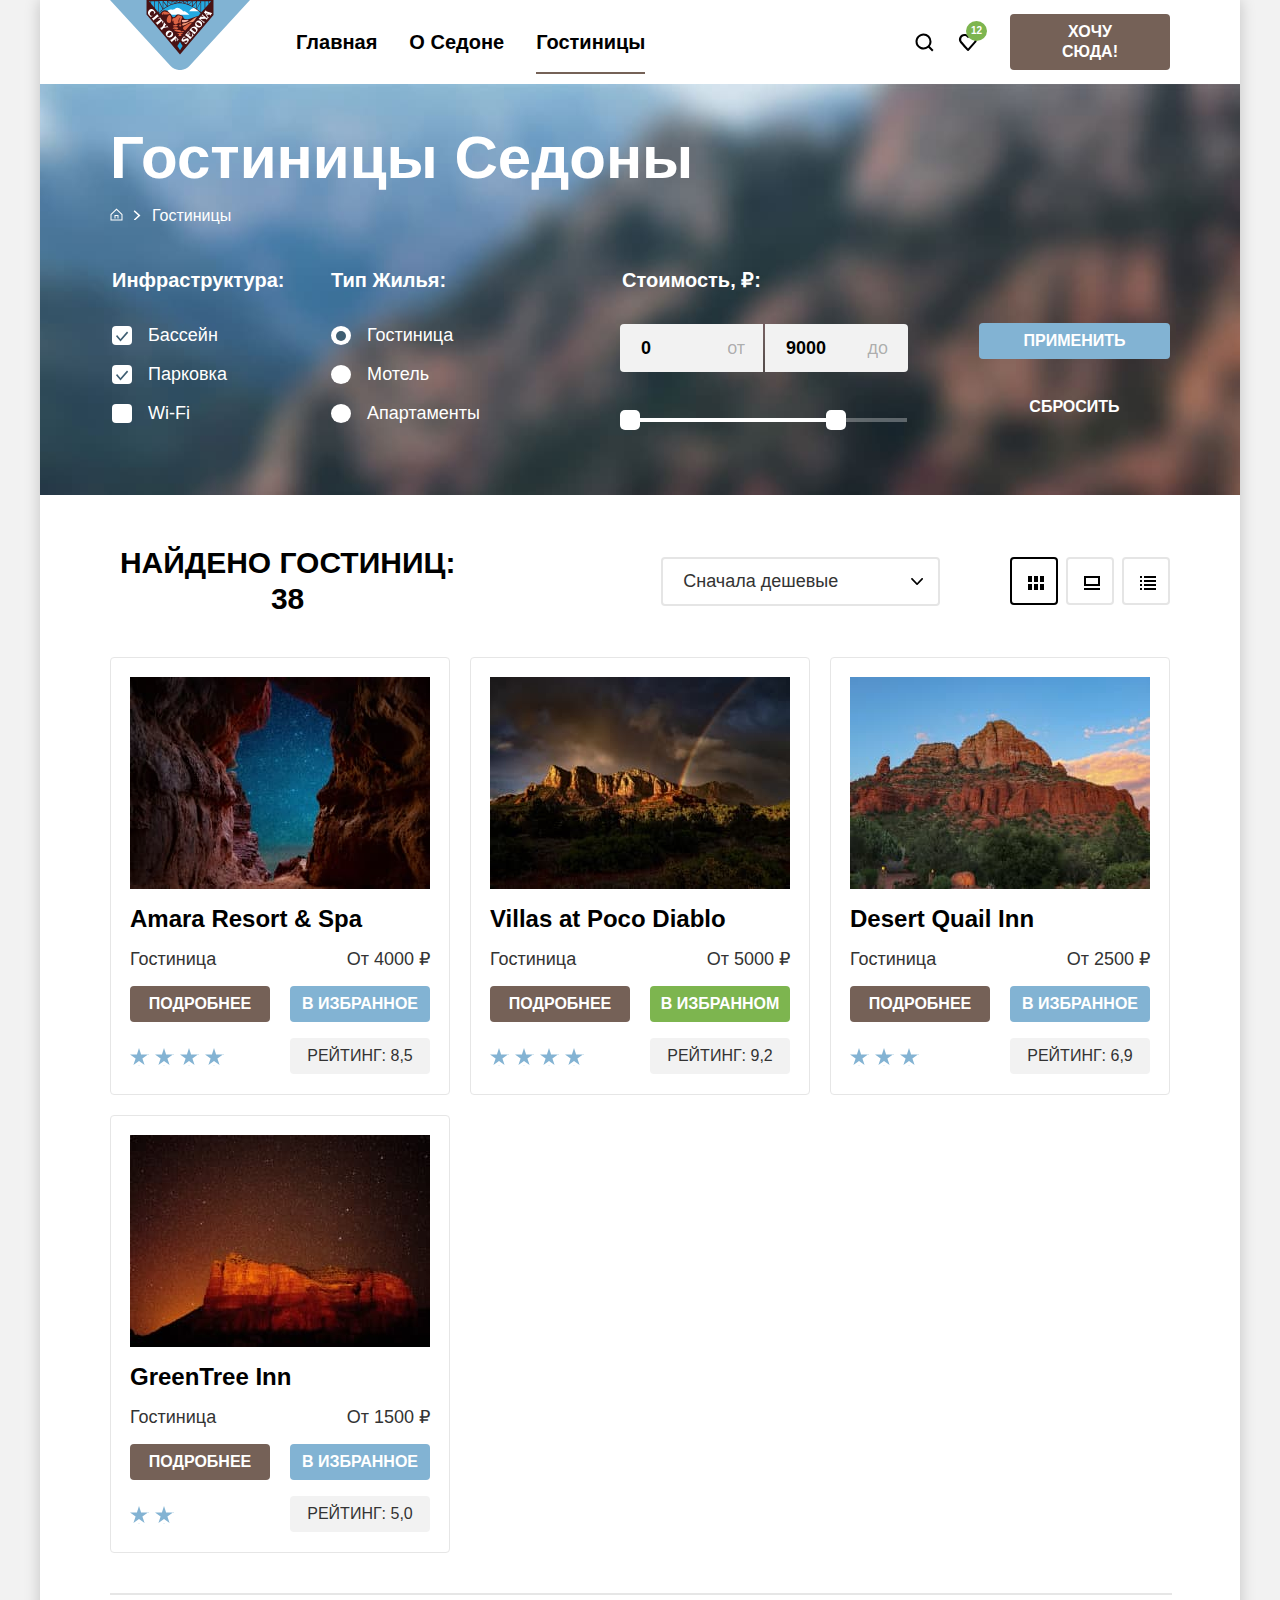
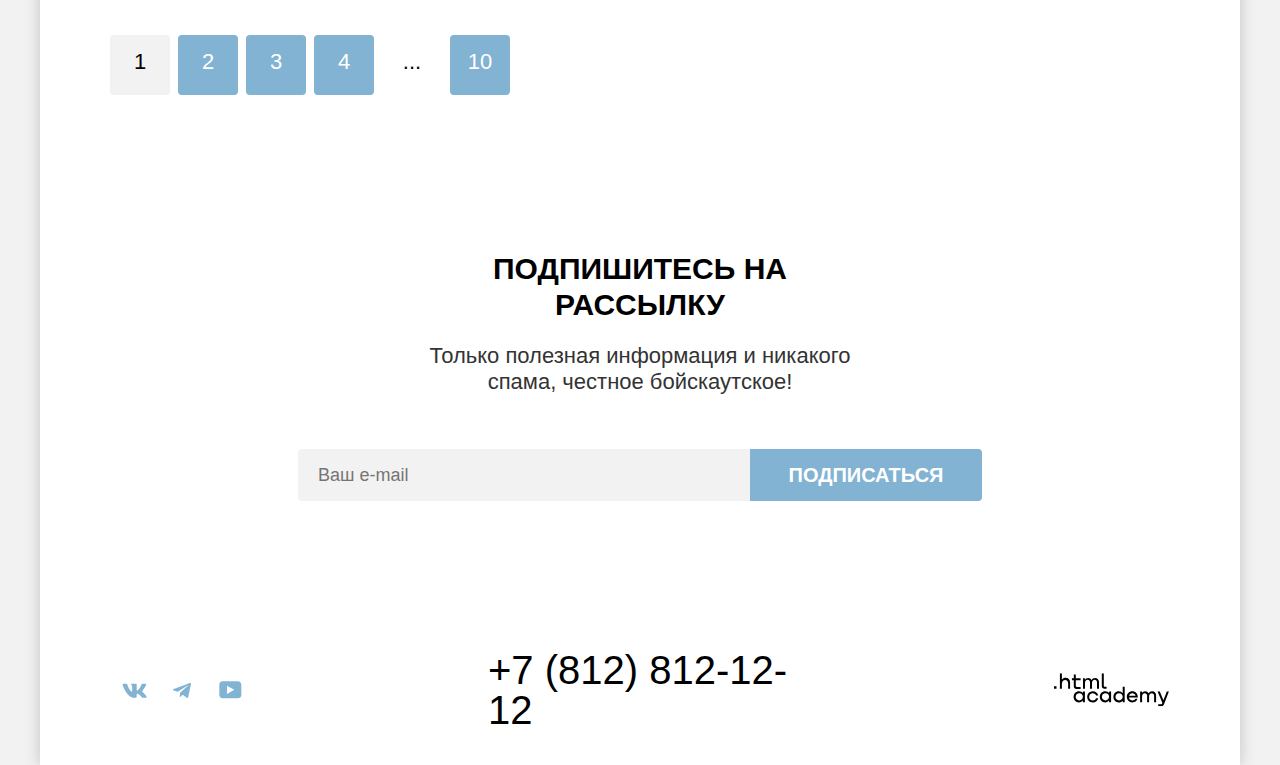
==== commit a4498b72: "Merge pull request #10 from ELenS23/master" ====
--- a/catalog.html
+++ b/catalog.html
@@ -108,8 +108,7 @@
                     </li>
                     <li class="catalog-filter-item">
                       <label class="control">
-                        <input class="visually-hidden control-input" type="radio" name="house-type" value="motel"
-                          disabled>
+                        <input class="visually-hidden control-input" type="radio" name="house-type" value="motel">
                         <span class="control-mark"></span>
                         <span class="control-label">Мотель</span>
                       </label>
--- a/styles/styles.css
+++ b/styles/styles.css
@@ -22,6 +22,7 @@
   border: 0;
   padding: 0;
   white-space: nowrap;
+  -webkit-clip-path: inset(100%);
   clip-path: inset(100%);
   clip: rect(0 0 0 0);
   overflow: hidden;
@@ -43,13 +44,19 @@
 }
 
 .wrapper {
-  display: flex;
+  display: -webkit-box;
+  display: -ms-flexbox;
+  display: flex;
+  -webkit-box-orient: vertical;
+  -webkit-box-direction: normal;
+  -ms-flex-direction: column;
   flex-direction: column;
   min-height: 100%;
   width: 1200px;
   margin: 0 auto;
   color: #000000;
   background-color: #ffffff;
+  -webkit-box-shadow: 0 0 15px rgba(0, 0, 0, 0.2);
   box-shadow: 0 0 15px rgba(0, 0, 0, 0.2);
 }
 
@@ -84,6 +91,7 @@
   text-transform: uppercase;
   border: none;
   border-radius: 4px;
+  -webkit-box-sizing: border-box;
   box-sizing: border-box;
   cursor: pointer;
 }
@@ -111,14 +119,21 @@
 
 .header-navigation {
   position: relative;
+  display: -webkit-box;
+  display: -ms-flexbox;
   display: flex;
   margin: 0 auto;
+  -webkit-box-align: center;
+  -ms-flex-align: center;
   align-items: center;
   font-weight: 700;
 }
 
 .header-navigation-list {
-  display: flex;
+  display: -webkit-box;
+  display: -ms-flexbox;
+  display: flex;
+  -ms-flex-wrap: wrap;
   flex-wrap: wrap;
   width: 465px;
   margin: 0;
@@ -127,7 +142,11 @@
 }
 
 .header-navigation-user {
+  -webkit-box-pack: end;
+  -ms-flex-pack: end;
   justify-content: flex-end;
+  -webkit-box-align: center;
+  -ms-flex-align: center;
   align-items: center;
   max-width: 350px;
   margin: 0 70px auto auto;
@@ -173,6 +192,7 @@
   max-width: 70px;
   min-height: 64px;
   padding: 22px 12px;
+  -webkit-box-sizing: border-box;
   box-sizing: border-box;
 }
 
@@ -225,12 +245,16 @@
 
 /*MAIN*/
 .main-index {
+  -webkit-box-flex: 1;
+  -ms-flex-positive: 1;
   flex-grow: 1;
   width: 1200px;
   margin: 0 auto;
 }
 
 .main-inner {
+  -webkit-box-flex: 1;
+  -ms-flex-positive: 1;
   flex-grow: 1;
   width: 1200px;
   margin: 0 auto;
@@ -263,7 +287,10 @@
 }
 
 .advantages-list {
-  display: flex;
+  display: -webkit-box;
+  display: -ms-flexbox;
+  display: flex;
+  -ms-flex-wrap: wrap;
   flex-wrap: wrap;
   margin: 0;
   padding: 0;
@@ -279,7 +306,10 @@
 }
 
 .advantages-big-item {
-  display: flex;
+  display: -webkit-box;
+  display: -ms-flexbox;
+  display: flex;
+  -ms-flex-wrap: nowrap;
   flex-wrap: nowrap;
 }
 
@@ -288,32 +318,55 @@
 }
 
 .big-item-text {
-  display: flex;
+  display: -webkit-box;
+  display: -ms-flexbox;
+  display: flex;
+  -webkit-box-orient: vertical;
+  -webkit-box-direction: normal;
+  -ms-flex-direction: column;
   flex-direction: column;
+  -webkit-box-pack: justify;
+  -ms-flex-pack: justify;
   justify-content: space-between;
   padding: 102px 85px;
 }
 
 .advantages-item-square,
 .advantages-item-tourists {
-  display: flex;
+  display: -webkit-box;
+  display: -ms-flexbox;
+  display: flex;
+  -webkit-box-orient: vertical;
+  -webkit-box-direction: normal;
+  -ms-flex-direction: column;
   flex-direction: column;
+  -webkit-box-pack: justify;
+  -ms-flex-pack: justify;
   justify-content: space-between;
   width: 400px;
   padding: 112px 85px;
   color: #000000;
   background-color: rgba(131, 179, 211, 0.12);
+  -webkit-box-sizing: border-box;
   box-sizing: border-box;
 }
 
 .advantages-item-road {
-  display: flex;
+  display: -webkit-box;
+  display: -ms-flexbox;
+  display: flex;
+  -webkit-box-orient: vertical;
+  -webkit-box-direction: normal;
+  -ms-flex-direction: column;
   flex-direction: column;
+  -webkit-box-pack: justify;
+  -ms-flex-pack: justify;
   justify-content: space-between;
   width: 400px;
   padding: 112px 84px;
   color: #000000;
   background-color: rgba(131, 179, 211, 0.2);
+  -webkit-box-sizing: border-box;
   box-sizing: border-box;
 }
 
@@ -366,7 +419,10 @@
 }
 
 .service-list {
-  display: flex;
+  display: -webkit-box;
+  display: -ms-flexbox;
+  display: flex;
+  -ms-flex-wrap: wrap;
   flex-wrap: wrap;
   margin: 0;
   padding: 0;
@@ -376,13 +432,21 @@
 }
 
 .service-item {
-  display: flex;
+  display: -webkit-box;
+  display: -ms-flexbox;
+  display: flex;
+  -webkit-box-orient: vertical;
+  -webkit-box-direction: normal;
+  -ms-flex-direction: column;
   flex-direction: column;
+  -webkit-box-pack: start;
+  -ms-flex-pack: start;
   justify-content: flex-start;
   width: 400px;
   min-height: 385px;
   padding: 81px 85px;
   background-color: rgba(131, 179, 211, 0.12);
+  -webkit-box-sizing: border-box;
   box-sizing: border-box;
 }
 
@@ -461,11 +525,18 @@
 
 /*SUBSCRIBE*/
 .subscribe {
-  display: flex;
+  display: -webkit-box;
+  display: -ms-flexbox;
+  display: flex;
+  -webkit-box-orient: vertical;
+  -webkit-box-direction: normal;
+  -ms-flex-direction: column;
   flex-direction: column;
   width: 684px;
   padding: 96px 258px 104px;
   margin: 0 auto;
+  -webkit-box-align: center;
+  -ms-flex-align: center;
   align-items: center;
 }
 
@@ -489,6 +560,8 @@
 }
 
 .subscribe-form {
+  display: -webkit-box;
+  display: -ms-flexbox;
   display: flex;
   width: 684px;
   margin: auto 0 0;
@@ -496,6 +569,8 @@
 }
 
 .subscribe-field {
+  -webkit-box-flex: 1;
+  -ms-flex-positive: 1;
   flex-grow: 1;
   margin: 0;
   padding: 14px 20px;
@@ -510,6 +585,14 @@
   cursor: pointer;
 }
 
+.subscribe-field:not(:-moz-placeholder-shown) {
+  color: #000000;
+}
+
+.subscribe-field:not(:-ms-input-placeholder) {
+  color: #000000;
+}
+
 .subscribe-field:not(:placeholder-shown) {
   color: #000000;
 }
@@ -523,6 +606,16 @@
   outline: 3px solid #83b3d3;
 }
 
+.subscribe-field:focus:not(:-moz-placeholder-shown) {
+  color: #000000;
+  outline: 2px solid #000000;
+}
+
+.subscribe-field:focus:not(:-ms-input-placeholder) {
+  color: #000000;
+  outline: 2px solid #000000;
+}
+
 .subscribe-field:focus:not(:placeholder-shown) {
   color: #000000;
   outline: 2px solid #000000;
@@ -543,8 +636,14 @@
 }
 
 .page-footer-container {
-  display: flex;
+  display: -webkit-box;
+  display: -ms-flexbox;
+  display: flex;
+  -webkit-box-pack: justify;
+  -ms-flex-pack: justify;
   justify-content: space-between;
+  -webkit-box-align: center;
+  -ms-flex-align: center;
   align-items: center;
   width: 1060px;
   margin: 0 auto;
@@ -555,7 +654,10 @@
 }
 
 .footer-social-list {
-  display: flex;
+  display: -webkit-box;
+  display: -ms-flexbox;
+  display: flex;
+  -ms-flex-wrap: wrap;
   flex-wrap: wrap;
   margin: 5px auto 5px 0;
   padding: 0;
@@ -563,12 +665,19 @@
 }
 
 .footer-social-link {
-  display: flex;
+  display: -webkit-box;
+  display: -ms-flexbox;
+  display: flex;
+  -webkit-box-pack: center;
+  -ms-flex-pack: center;
   justify-content: center;
+  -webkit-box-align: center;
+  -ms-flex-align: center;
   align-items: center;
   min-width: 48px;
   height: 40px;
   padding: 0 10px;
+  -webkit-box-sizing: border-box;
   box-sizing: border-box;
   color: #83b3d3;
 }
@@ -640,8 +749,15 @@
 /*CATALOG-PAGE*/
 /*INNER_HEADER*/
 .filter-wrapper {
-  display: flex;
+  display: -webkit-box;
+  display: -ms-flexbox;
+  display: flex;
+  -webkit-box-orient: vertical;
+  -webkit-box-direction: normal;
+  -ms-flex-direction: column;
   flex-direction: column;
+  -webkit-box-align: start;
+  -ms-flex-align: start;
   align-items: flex-start;
   width: 1060px;
   padding: 35px 70px 70px;
@@ -661,8 +777,14 @@
 }
 
 .breadcrumbs {
-  display: flex;
+  display: -webkit-box;
+  display: -ms-flexbox;
+  display: flex;
+  -webkit-box-pack: start;
+  -ms-flex-pack: start;
   justify-content: start;
+  -webkit-box-align: center;
+  -ms-flex-align: center;
   align-items: center;
   margin: 8px 0 0;
   padding: 0;
@@ -670,6 +792,8 @@
 }
 
 .breadcrumbs-item {
+  display: -webkit-box;
+  display: -ms-flexbox;
   display: flex;
 }
 
@@ -679,7 +803,7 @@
   margin: 5px 10px;
   width: 9px;
   height: 10px;
-  background: url("../images/catalog/breadcrubs-tick.svg") no-repeat;
+  background: url("../images/catalog/breadcrumbs-tick.svg") no-repeat;
 }
 
 .breadcrumbs-link {
@@ -692,6 +816,8 @@
 /*FILTER*/
 .catalog-filter {
   width: 1060px;
+  display: -webkit-box;
+  display: -ms-flexbox;
   display: flex;
 }
 
@@ -706,12 +832,18 @@
 }
 
 .catalog-filter-left {
+  display: -webkit-box;
+  display: -ms-flexbox;
   display: flex;
   margin-right: auto;
 }
 
 .catalog-filter-right {
-  display: flex;
+  display: -webkit-box;
+  display: -ms-flexbox;
+  display: flex;
+  -webkit-box-pack: justify;
+  -ms-flex-pack: justify;
   justify-content: space-between;
   width: 550px;
   margin-left: auto;
@@ -724,7 +856,10 @@
 }
 
 .filter-group-price {
-  display: flex;
+  display: -webkit-box;
+  display: -ms-flexbox;
+  display: flex;
+  -ms-flex-wrap: wrap;
   flex-wrap: wrap;
   width: 288px;
   margin: 0 auto 0 0;
@@ -741,8 +876,15 @@
 }
 
 .filter-price-button {
-  display: flex;
+  display: -webkit-box;
+  display: -ms-flexbox;
+  display: flex;
+  -webkit-box-orient: vertical;
+  -webkit-box-direction: normal;
+  -ms-flex-direction: column;
   flex-direction: column;
+  -webkit-box-pack: end;
+  -ms-flex-pack: end;
   justify-content: flex-end;
   padding: 0;
   margin: 0 0 0 auto;
@@ -814,6 +956,8 @@
 }
 
 .range-label {
+  display: -webkit-box;
+  display: -ms-flexbox;
   display: flex;
   margin-bottom: 36px;
 }
@@ -827,7 +971,10 @@
   border: none;
   background: #f2f2f2;
   border-radius: 4px 0 0 4px;
+  -webkit-appearance: textfield;
+  -moz-appearance: textfield;
   appearance: textfield;
+  -webkit-box-sizing: border-box;
   box-sizing: border-box;
   cursor: pointer;
 }
@@ -839,6 +986,7 @@
 
 .range-input::-webkit-outer-spin-button,
 .range-input::-webkit-inner-spin-button {
+  -webkit-appearance: none;
   appearance: none;
   margin: 0;
 }
@@ -855,6 +1003,14 @@
   background: #e6e6e6;
 }
 
+.range-input:not(:-moz-placeholder-shown):focus {
+  outline: 2px solid #000000;
+}
+
+.range-input:not(:-ms-input-placeholder):focus {
+  outline: 2px solid #000000;
+}
+
 .range-input:not(:placeholder-shown):focus {
   outline: 2px solid #000000;
 }
@@ -873,7 +1029,11 @@
 }
 
 .range {
-  display: flex;
+  display: -webkit-box;
+  display: -ms-flexbox;
+  display: flex;
+  -webkit-box-align: center;
+  -ms-flex-align: center;
   align-items: center;
 }
 
@@ -902,16 +1062,19 @@
 }
 
 .range-toggle:hover {
+  -webkit-box-shadow: 0 4px 10px rgba(0, 0, 0, 0.25);
   box-shadow: 0 4px 10px rgba(0, 0, 0, 0.25);
 }
 
 .range-toggle:focus {
   outline: 3px solid #83b3d3;
+  -webkit-box-shadow: 0 4px 10px rgba(0, 0, 0, 0.25);
   box-shadow: 0 4px 10px rgba(0, 0, 0, 0.25);
 }
 
 .range-toggle:active {
   outline: 2px solid #82b3d3;
+  -webkit-box-shadow: 0 7px 15px rgba(0, 0, 0, 0.4);
   box-shadow: 0 7px 15px rgba(0, 0, 0, 0.4);
 }
 
@@ -926,6 +1089,8 @@
 }
 
 .filter-price-button .button-reset {
+  -ms-flex-item-align: end;
+  -ms-grid-row-align: end;
   align-self: end;
   width: 191px;
   margin: 0;
@@ -959,9 +1124,18 @@
 
 /*Filter-results*/
 .filter-results {
-  display: flex;
+  display: -webkit-box;
+  display: -ms-flexbox;
+  display: flex;
+  -webkit-box-orient: vertical;
+  -webkit-box-direction: normal;
+  -ms-flex-direction: column;
   flex-direction: column;
+  -webkit-box-align: start;
+  -ms-flex-align: start;
   align-items: flex-start;
+  -webkit-box-pack: justify;
+  -ms-flex-pack: justify;
   justify-content: space-between;
   gap: 40px;
   width: 1060px;
@@ -969,13 +1143,21 @@
 }
 
 .filter-results-head {
-  display: flex;
+  display: -webkit-box;
+  display: -ms-flexbox;
+  display: flex;
+  -webkit-box-pack: justify;
+  -ms-flex-pack: justify;
   justify-content: space-between;
   width: 1060px;
+  -webkit-box-align: center;
+  -ms-flex-align: center;
   align-items: center;
 }
 
 .select-results-list {
+  display: -webkit-box;
+  display: -ms-flexbox;
   display: flex;
   margin: 0;
   padding: 0;
@@ -987,6 +1169,7 @@
   height: 48px;
   border: 2px solid #e5e5e5;
   border-radius: 4px;
+  -webkit-box-sizing: border-box;
   box-sizing: border-box;
 }
 
@@ -1034,6 +1217,8 @@
   font-size: 18px;
   line-height: 21px;
   color: #333333;
+  -webkit-appearance: none;
+  -moz-appearance: none;
   appearance: none;
   border: 2px solid #e5e5e5;
   border-radius: 4px;
@@ -1058,8 +1243,13 @@
 
 /*CATALOG*/
 .catalog-list {
-  display: flex;
+  display: -webkit-box;
+  display: -ms-flexbox;
+  display: flex;
+  -webkit-box-pack: start;
+  -ms-flex-pack: start;
   justify-content: start;
+  -ms-flex-wrap: wrap;
   flex-wrap: wrap;
   row-gap: 20px;
   margin: 0;
@@ -1073,12 +1263,19 @@
   width: 1060px;
   margin-top: 20px;
   border: 1px solid #e6e6e6;
+  -webkit-transform: rotate(180deg);
+  -ms-transform: rotate(180deg);
   transform: rotate(180deg);
 }
 
 .catalog-item {
+  display: -ms-grid;
   display: grid;
+  -ms-grid-columns: 1fr 1fr;
   grid-template-columns: 1fr 1fr;
+  -ms-grid-rows: 212px 16px auto 16px -webkit-min-content 16px -webkit-min-content 16px -webkit-min-content;
+  -ms-grid-rows: 212px 16px auto 16px min-content 16px min-content 16px min-content;
+  grid-template-rows: 212px auto -webkit-min-content -webkit-min-content -webkit-min-content;
   grid-template-rows: 212px auto min-content min-content min-content;
   row-gap: 16px;
   width: 300px;
@@ -1088,20 +1285,79 @@
   border-radius: 4px;
 }
 
+.catalog-item > *:nth-child(1) {
+  -ms-grid-row: 1;
+  -ms-grid-column: 1;
+}
+
+.catalog-item > *:nth-child(2) {
+  -ms-grid-row: 1;
+  -ms-grid-column: 2;
+}
+
+.catalog-item > *:nth-child(3) {
+  -ms-grid-row: 3;
+  -ms-grid-column: 1;
+}
+
+.catalog-item > *:nth-child(4) {
+  -ms-grid-row: 3;
+  -ms-grid-column: 2;
+}
+
+.catalog-item > *:nth-child(5) {
+  -ms-grid-row: 5;
+  -ms-grid-column: 1;
+}
+
+.catalog-item > *:nth-child(6) {
+  -ms-grid-row: 5;
+  -ms-grid-column: 2;
+}
+
+.catalog-item > *:nth-child(7) {
+  -ms-grid-row: 7;
+  -ms-grid-column: 1;
+}
+
+.catalog-item > *:nth-child(8) {
+  -ms-grid-row: 7;
+  -ms-grid-column: 2;
+}
+
+.catalog-item > *:nth-child(9) {
+  -ms-grid-row: 9;
+  -ms-grid-column: 1;
+}
+
+.catalog-item > *:nth-child(10) {
+  -ms-grid-row: 9;
+  -ms-grid-column: 2;
+}
+
 .catalog-item:nth-child(3n) {
   margin-right: 0;
 }
 
 .catalog-link {
+  -ms-grid-row: 1;
+  -ms-grid-row-span: 1;
+  -ms-grid-column: 1;
+  -ms-grid-column-span: 2;
   grid-area: 1/1/2/3;
   text-decoration: none;
 }
 
 .catalog-item-image {
+  -o-object-fit: contain;
   object-fit: contain;
 }
 
 .catalog-link-title {
+  -ms-grid-row: 2;
+  -ms-grid-row-span: 1;
+  -ms-grid-column: 1;
+  -ms-grid-column-span: 2;
   grid-area: 2/1/3/3;
   text-decoration: none;
 }
@@ -1131,16 +1387,29 @@
 }
 
 .type-apartment {
+  -ms-grid-row: 3;
+  -ms-grid-row-span: 1;
+  -ms-grid-column: 1;
+  -ms-grid-column-span: 1;
   grid-area: 3/1/4/2;
 }
 
 .apartment-price {
+  -ms-grid-row: 3;
+  -ms-grid-row-span: 1;
+  -ms-grid-column: 2;
+  -ms-grid-column-span: 1;
   grid-area: 3/2/4/3;
+  -ms-grid-column-align: end;
   justify-self: end;
 }
 
 .button-apartment-detail {
   display: block;
+  -ms-grid-row: 4;
+  -ms-grid-row-span: 1;
+  -ms-grid-column: 1;
+  -ms-grid-column-span: 1;
   grid-area: 4/1/5/2;
   width: 140px;
   padding: 8px;
@@ -1158,16 +1427,29 @@
 }
 
 .button-apartment-add {
+  -ms-grid-row: 4;
+  -ms-grid-row-span: 1;
+  -ms-grid-column: 2;
+  -ms-grid-column-span: 1;
   grid-area: 4/2/5/3;
+  -ms-grid-column-align: end;
   justify-self: end;
   align-self: flex-start;
   padding: 8px;
 }
 
 .apartment-category {
+  -ms-grid-row: 5;
+  -ms-grid-row-span: 1;
+  -ms-grid-column: 1;
+  -ms-grid-column-span: 1;
   grid-area: 5/1/6/2;
+  -ms-grid-column-align: start;
   justify-self: start;
+  -ms-grid-row-align: self-start;
   align-self: self-start;
+  display: -webkit-box;
+  display: -ms-flexbox;
   display: flex;
   width: 140px;
   height: 37px;
@@ -1183,11 +1465,23 @@
 }
 
 .button-apartment-rating {
+  -ms-grid-row: 5;
+  -ms-grid-row-span: 1;
+  -ms-grid-column: 2;
+  -ms-grid-column-span: 1;
   grid-area: 5/2/6/3;
+  -ms-grid-column-align: end;
   justify-self: end;
+  -ms-grid-row-align: self-start;
   align-self: self-start;
-  display: flex;
+  display: -webkit-box;
+  display: -ms-flexbox;
+  display: flex;
+  -webkit-box-pack: center;
+  -ms-flex-pack: center;
   justify-content: center;
+  -webkit-box-align: center;
+  -ms-flex-align: center;
   align-items: center;
   min-width: 140px;
   min-height: 36px;
@@ -1202,12 +1496,18 @@
   text-transform: uppercase;
   border: none;
   border-radius: 4px;
+  -webkit-box-sizing: border-box;
   box-sizing: border-box;
 }
 
 .button-apartment-selected {
+  -ms-grid-row: 4;
+  -ms-grid-row-span: 1;
+  -ms-grid-column: 2;
+  -ms-grid-column-span: 1;
   grid-area: 4/2/5/3;
   padding: 8px;
+  -ms-grid-column-align: end;
   justify-self: end;
   align-self: flex-start;
   background-color: #7db54f;
@@ -1228,6 +1528,8 @@
 }
 
 .pagination {
+  display: -webkit-box;
+  display: -ms-flexbox;
   display: flex;
   margin: 0;
   padding: 0;
@@ -1251,6 +1553,7 @@
   padding: 14px 12px;
   text-decoration: none;
   color: #ffffff;
+  -webkit-box-sizing: border-box;
   box-sizing: border-box;
   border: transparent;
 }
@@ -1279,6 +1582,7 @@
   padding: 14px 12px;
   color: #000000;
   text-decoration: none;
+  -webkit-box-sizing: border-box;
   box-sizing: border-box;
 }
 
@@ -1308,6 +1612,8 @@
   position: fixed;
   top: 0;
   left: 0;
+  display: -webkit-box;
+  display: -ms-flexbox;
   display: flex;
   width: 100%;
   height: 100%;
@@ -1323,6 +1629,7 @@
   margin: auto;
   padding: 64px 70px;
   background-color: #ffffff;
+  -webkit-box-shadow: 0 25px 50px rgba(0, 0, 0, 0.15);
   box-shadow: 0 25px 50px rgba(0, 0, 0, 0.15);
   border-radius: 30px;
 }
@@ -1355,7 +1662,12 @@
 }
 
 .modal-content {
-  display: flex;
+  display: -webkit-box;
+  display: -ms-flexbox;
+  display: flex;
+  -webkit-box-orient: vertical;
+  -webkit-box-direction: normal;
+  -ms-flex-direction: column;
   flex-direction: column;
   width: 577px;
 }
@@ -1371,14 +1683,26 @@
 }
 
 .search-form {
-  display: flex;
+  display: -webkit-box;
+  display: -ms-flexbox;
+  display: flex;
+  -webkit-box-orient: vertical;
+  -webkit-box-direction: normal;
+  -ms-flex-direction: column;
   flex-direction: column;
+  -webkit-box-align: start;
+  -ms-flex-align: start;
   align-items: flex-start;
 }
 
 .field-group {
-  display: flex;
+  display: -webkit-box;
+  display: -ms-flexbox;
+  display: flex;
+  -webkit-box-pack: justify;
+  -ms-flex-pack: justify;
   justify-content: space-between;
+  -ms-flex-wrap: wrap;
   flex-wrap: wrap;
   width: 577px;
   padding: 0;
@@ -1403,8 +1727,17 @@
   color: rgba(0, 0, 0, 0.6);
   background: #f2f2f2 url("/images/index/modal/modal-calendar.svg") bottom 50% right 22px no-repeat;
   border: none;
+  -webkit-box-sizing: border-box;
   box-sizing: border-box;
 
+}
+
+.form-field:not(:-moz-placeholder-shown) {
+  color: #000000;
+}
+
+.form-field:not(:-ms-input-placeholder) {
+  color: #000000;
 }
 
 .form-field:not(:placeholder-shown) {
@@ -1418,6 +1751,16 @@
 .form-field:focus-visible {
   background-color: #e6e6e6;
   outline: 3px solid #83b3d3;
+}
+
+.form-field:focus:not(:-moz-placeholder-shown) {
+  color: #000000;
+  outline: 2px solid #000000;
+}
+
+.form-field:focus:not(:-ms-input-placeholder) {
+  color: #000000;
+  outline: 2px solid #000000;
 }
 
 .form-field:focus:not(:placeholder-shown) {
@@ -1443,10 +1786,14 @@
 }
 
 .adults {
+  display: -webkit-box;
+  display: -ms-flexbox;
   display: flex;
 }
 
 .child {
+  display: -webkit-box;
+  display: -ms-flexbox;
   display: flex;
 }
 
@@ -1458,6 +1805,7 @@
   color: #756157;
   background: #f2f2f2;
   border: none;
+  -webkit-box-sizing: border-box;
   box-sizing: border-box;
   cursor: pointer;
   fill-opacity: 0.3;
@@ -1510,12 +1858,16 @@
   text-align: center;
   background-color: #f2f2f2;
   border: none;
+  -webkit-appearance: textfield;
+  -moz-appearance: textfield;
   appearance: textfield;
+  -webkit-box-sizing: border-box;
   box-sizing: border-box;
 }
 
 .adults-field::-webkit-outer-spin-button,
 .adults-field::-webkit-inner-spin-button {
+  -webkit-appearance: none;
   appearance: none;
   margin: 0;
 }
@@ -1561,8 +1913,11 @@
   color: #ffffff;
   text-transform: none;
   background: #333333;
+  -webkit-box-shadow: 0 15px 30px rgba(0, 0, 0, 0.3);
   box-shadow: 0 15px 30px rgba(0, 0, 0, 0.3);
   border-radius: 10px;
+  -webkit-transform: translateX(-50%);
+  -ms-transform: translateX(-50%);
   transform: translateX(-50%);
 }
 
